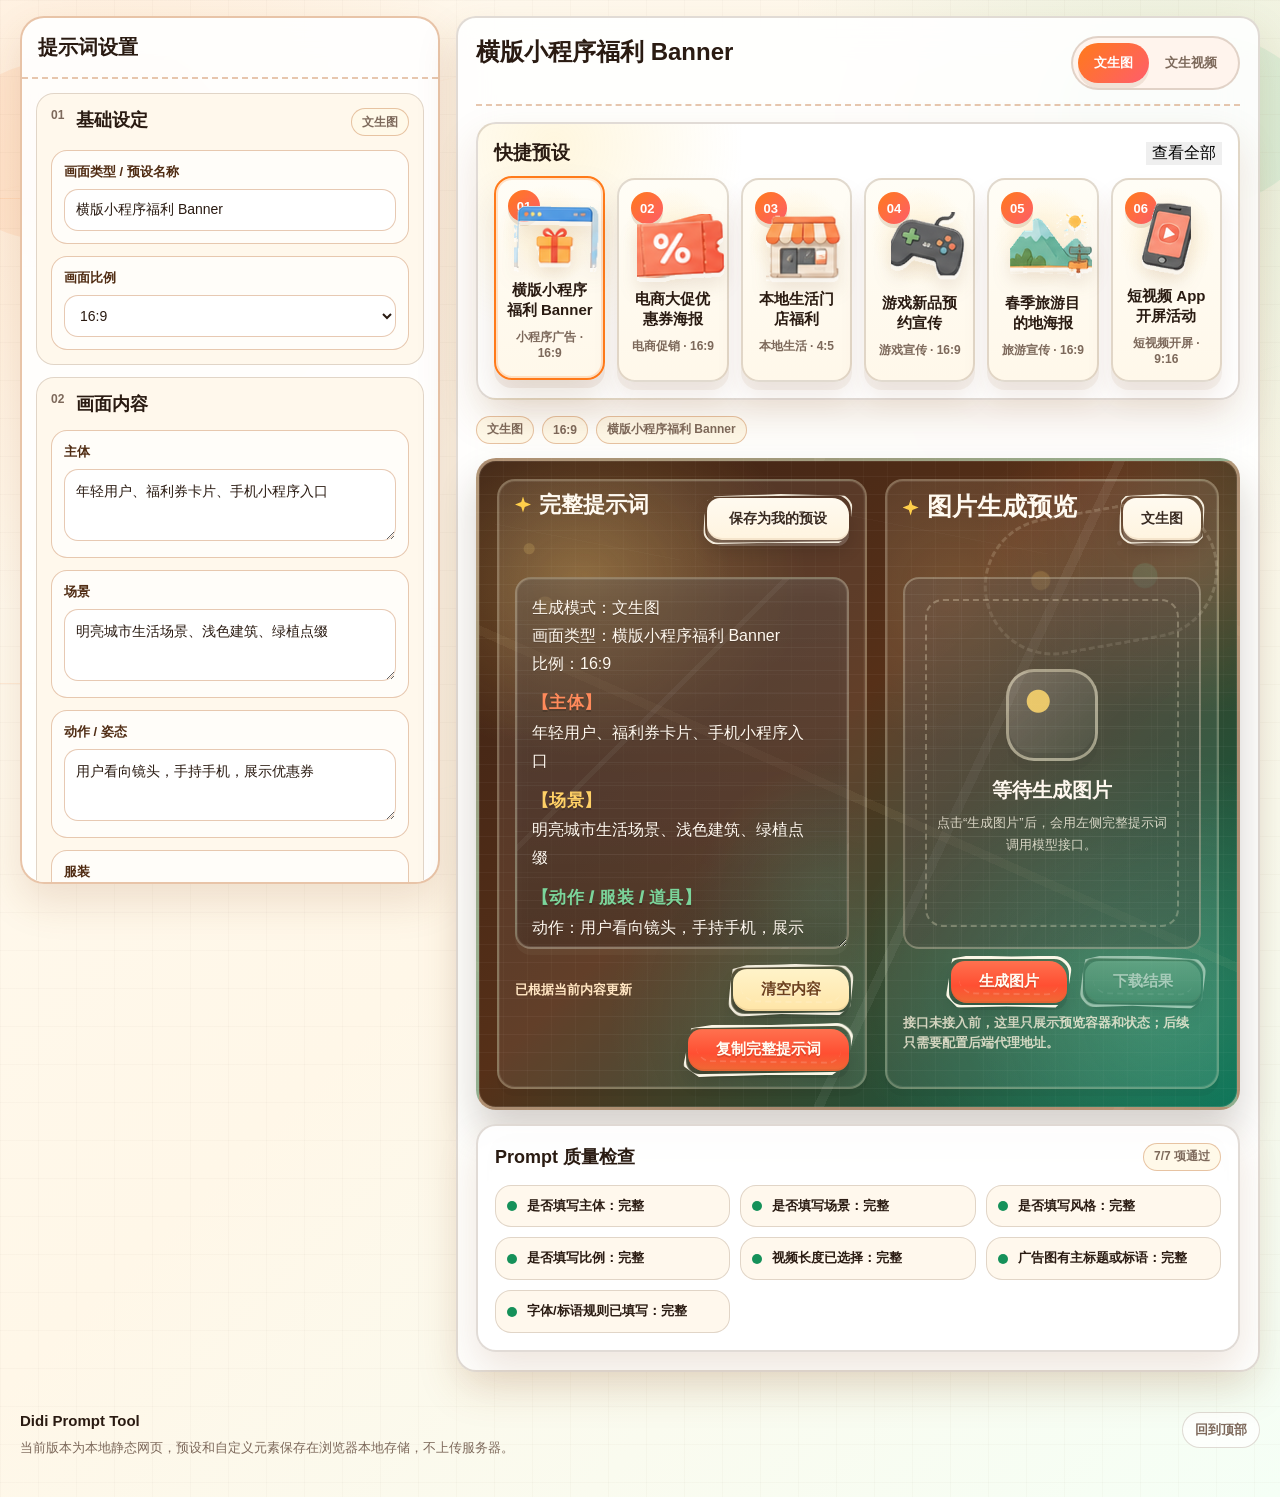
==== index.html @ 6628bcec "Add files via upload" ====
<!doctype html>
<html lang="zh-CN">
    <head>
        <meta charset="utf-8" />
        <meta name="viewport" content="width=device-width, initial-scale=1" />
        <meta name="description" content="面向广告创意、活动 Banner 和短视频开屏素材的本地 AI Prompt 工作台。" />
        <title>Didi Prompt Tool | AI 广告创意 Prompt 工作台</title>
        <link rel="icon" href="./favicon.svg" type="image/svg+xml" />
        <link rel="stylesheet" href="./styles.css?v=20260510h" />
    </head>
    <body class="mode-image">
        <div class="ambient-bg" aria-hidden="true">
            <span class="ambient-beam beam-a"></span>
            <span class="ambient-beam beam-b"></span>
            <span class="ambient-beam beam-c"></span>
            <span class="subtle-line line-a"></span>
            <span class="subtle-line line-b"></span>
            <span class="illustration-blob blob-a"></span>
            <span class="illustration-blob blob-b"></span>
            <span class="doodle-dot dot-a"></span>
            <span class="doodle-dot dot-b"></span>
            <span class="doodle-star star-a"></span>
            <span class="doodle-star star-b"></span>
            <span class="doodle-wave wave-a"></span>
        </div>

        <main id="top" class="app-shell">
            <section id="workspace" class="workspace" aria-label="Prompt 编辑工作台">
                <aside id="settingsDrawer" class="settings-drawer" aria-label="提示词设置">
                    <div class="drawer-head">
                        <div>
                            <h2>提示词设置</h2>
                        </div>
                    </div>
                    <div class="drawer-body">
                        <div id="formSections" class="form-sections"></div>
                    </div>
                </aside>

                <section class="prompt-panel">
                    <div class="workbench-topbar">
                        <div class="toolbar-title">
                            <h2 id="activeTitle">横版小程序福利 Banner</h2>
                        </div>
                        <div class="toolbar-actions">
                            <div class="mode-switch" aria-label="生成模式切换">
                                <button id="imageModeBtn" type="button" class="mode-button active">文生图</button>
                                <button id="videoModeBtn" type="button" class="mode-button">文生视频</button>
                            </div>
                            <input id="importFile" type="file" accept="application/json,.json" hidden />
                        </div>
                    </div>

                    <section class="quick-preset-strip" aria-label="快捷预设">
                        <div class="quick-preset-head">
                            <div>
                                <h3>快捷预设</h3>
                            </div>
                            <button id="showAllPresetsBtn" class="ghost-button" type="button" aria-expanded="false">
                                查看全部
                            </button>
                        </div>
                        <div id="quickPresetList" class="quick-preset-list"></div>
                        <div id="allPresetsPanel" class="all-presets-panel" hidden>
                            <input
                                id="presetSearch"
                                class="search-input"
                                type="search"
                                placeholder="搜索预设、分类、用途、主体、场景" />
                            <div id="categoryFilters" class="category-filters"></div>
                            <div class="all-presets-scroll">
                                <div id="presetList" class="preset-list"></div>
                            </div>
                        </div>
                    </section>

                    <div class="prompt-meta" aria-label="当前提示词状态">
                        <span id="centerMode">文生图</span>
                        <span id="centerRatio">16:9</span>
                        <span id="centerPreset">横版小程序福利 Banner</span>
                    </div>

                    <section class="result-card">
                        <div class="result-split">
                            <div class="prompt-side">
                                <div class="result-head">
                                    <div>
                                        <h3 class="prompt-result-title">完整提示词</h3>
                                    </div>
                                    <div id="promptTabs" class="prompt-tabs" aria-label="提示词结构切换">
                                        <button
                                            id="savePresetInlineBtn"
                                            class="prompt-tab save-preset-tab active"
                                            type="button">
                                            保存为我的预设
                                        </button>
                                        <button class="prompt-tab video-tab" type="button" data-format="video">
                                            视频设置
                                        </button>
                                    </div>
                                </div>
                                <div
                                    id="finalPrompt"
                                    class="prompt-output"
                                    role="textbox"
                                    aria-readonly="true"
                                    tabindex="0"></div>
                                <div class="result-actions">
                                    <span id="copyState" class="copy-state">已根据当前内容更新</span>
                                    <button id="clearBtn" type="button" class="paper-button">清空内容</button>
                                    <button id="copyFullBtn" type="button" class="primary-button">
                                        复制完整提示词
                                    </button>
                                </div>
                            </div>

                            <aside class="media-side" aria-label="文生图和文生视频展示区域">
                                <div class="media-head">
                                    <div>
                                        <h3 id="mediaTitle">图片生成预览</h3>
                                    </div>
                                    <span id="mediaModeBadge" class="media-mode-badge">文生图</span>
                                </div>
                                <div id="mediaPreview" class="media-preview status-idle" aria-live="polite"></div>
                                <div class="media-actions">
                                    <button id="generateMediaBtn" type="button" class="primary-button">生成图片</button>
                                    <button id="downloadMediaBtn" type="button" class="ghost-dark-button" disabled>
                                        下载结果
                                    </button>
                                </div>
                                <p id="mediaHint" class="media-hint">这里会使用左侧完整提示词生成图片或视频。</p>
                            </aside>
                        </div>
                    </section>

                    <section class="module-card quality-card">
                        <div class="module-head">
                            <div>
                                <h3>Prompt 质量检查</h3>
                            </div>
                            <span id="qualitySummary" class="soft-label">实时检查</span>
                        </div>
                        <div id="qualityList" class="quality-list"></div>
                    </section>
                </section>
            </section>

            <footer id="privacy" class="site-footer">
                <div>
                    <strong>Didi Prompt Tool</strong>
                    <p>当前版本为本地静态网页，预设和自定义元素保存在浏览器本地存储，不上传服务器。</p>
                </div>
                <a href="#top">回到顶部</a>
            </footer>
        </main>

        <script src="./app.js?v=20260510c"></script>
    </body>
</html>
---- styles.css ----
:root {
    --bg: #f6f1e8;
    --surface: rgba(255, 255, 255, 0.9);
    --surface-strong: #ffffff;
    --surface-soft: #fbf7ef;
    --ink: #17130f;
    --muted: #70675d;
    --line: rgba(33, 28, 23, 0.13);
    --accent: #f15a24;
    --accent-2: #107a68;
    --accent-3: #301c12;
    --blue: #285ddf;
    --ok: #15915a;
    --warn: #d28a09;
    --danger: #c93425;
    --shadow: 0 18px 48px rgba(46, 35, 22, 0.12);
    --small-shadow: 0 10px 26px rgba(46, 35, 22, 0.09);
    --radius: 8px;
}

body.mode-video {
    --bg: #eef3f8;
    --surface-soft: #f6f9fd;
    --ink: #111827;
    --muted: #5f6b7c;
    --line: rgba(33, 52, 86, 0.14);
    --accent: #285ddf;
    --accent-2: #00a3a3;
    --accent-3: #0d1f4f;
    --shadow: 0 18px 48px rgba(21, 39, 70, 0.13);
    --small-shadow: 0 10px 26px rgba(21, 39, 70, 0.1);
}

* {
    box-sizing: border-box;
}

html {
    scroll-behavior: smooth;
}

body {
    margin: 0;
    min-height: 100vh;
    overflow-x: hidden;
    font-family: "Microsoft YaHei", "PingFang SC", "Hiragino Sans GB", Arial, sans-serif;
    color: var(--ink);
    background:
        linear-gradient(rgba(43, 32, 20, 0.045) 1px, transparent 1px),
        linear-gradient(90deg, rgba(43, 32, 20, 0.045) 1px, transparent 1px),
        linear-gradient(135deg, #fbf8f1 0%, var(--bg) 54%, #eef5ee 100%);
    background-size:
        42px 42px,
        42px 42px,
        auto;
    transition:
        background 220ms ease,
        color 220ms ease;
}

button,
textarea,
input,
select {
    font: inherit;
}

button {
    border: 0;
}

button,
a {
    -webkit-tap-highlight-color: transparent;
}

a {
    color: inherit;
    text-decoration: none;
}

.ambient-bg {
    position: fixed;
    inset: 0;
    z-index: 0;
    overflow: hidden;
    pointer-events: none;
}

.ambient-beam {
    position: absolute;
    width: 64vw;
    height: 1px;
    opacity: 0.25;
    background: linear-gradient(90deg, transparent, rgba(241, 90, 36, 0.38), transparent);
    transform: rotate(-14deg);
}

.beam-a {
    left: -10%;
    top: 120px;
}

.beam-b {
    right: -18%;
    top: 410px;
    background: linear-gradient(90deg, transparent, rgba(16, 122, 104, 0.25), transparent);
}

.beam-c {
    left: 18%;
    bottom: 160px;
    background: linear-gradient(90deg, transparent, rgba(40, 93, 223, 0.18), transparent);
}

.subtle-line {
    position: absolute;
    left: -20%;
    width: 38%;
    height: 1px;
    opacity: 0.35;
    background: linear-gradient(90deg, transparent, color-mix(in srgb, var(--accent) 32%, transparent), transparent);
    animation: globalLine 18s linear infinite;
}

.line-a {
    top: 22%;
}

.line-b {
    bottom: 24%;
    animation-delay: -9s;
}

@keyframes globalLine {
    from {
        transform: translate3d(-30%, 0, 0);
    }
    to {
        transform: translate3d(330%, 0, 0);
    }
}

.product-nav,
.app-shell {
    position: relative;
    z-index: 1;
    width: min(1180px, calc(100% - 32px));
    margin: 0 auto;
}

.product-nav {
    height: 76px;
    display: flex;
    align-items: center;
    justify-content: space-between;
    gap: 18px;
}

.brand {
    display: inline-flex;
    align-items: center;
    gap: 12px;
    min-width: 0;
}

.brand-mark {
    width: 42px;
    height: 42px;
    display: inline-flex;
    align-items: center;
    justify-content: center;
    flex: 0 0 auto;
    border-radius: var(--radius);
    color: white;
    background: linear-gradient(135deg, var(--accent), var(--accent-2));
    font-size: 14px;
    font-weight: 900;
}

.brand strong,
.brand small {
    display: block;
}

.brand strong {
    font-size: 16px;
}

.brand small {
    margin-top: 2px;
    color: var(--muted);
    font-size: 12px;
    font-weight: 800;
}

.nav-links {
    display: flex;
    align-items: center;
    gap: 6px;
    padding: 5px;
    border: 1px solid var(--line);
    border-radius: var(--radius);
    background: rgba(255, 255, 255, 0.7);
    backdrop-filter: blur(16px);
}

.nav-links a {
    min-height: 34px;
    display: inline-flex;
    align-items: center;
    padding: 0 12px;
    border-radius: 6px;
    color: var(--muted);
    font-size: 13px;
    font-weight: 900;
}

.nav-links a:hover {
    color: var(--ink);
    background: var(--surface-soft);
}

.app-shell {
    padding: 0 0 34px;
}

.hero {
    min-height: 500px;
    display: grid;
    grid-template-columns: minmax(0, 0.92fr) minmax(420px, 1fr);
    gap: 32px;
    align-items: center;
    padding: 44px;
    border: 1px solid rgba(255, 255, 255, 0.72);
    border-radius: var(--radius);
    background:
        linear-gradient(135deg, rgba(255, 255, 255, 0.92), rgba(255, 250, 240, 0.72)),
        linear-gradient(90deg, rgba(241, 90, 36, 0.12), transparent 45%), var(--surface);
    box-shadow: var(--shadow);
}

.hero-copy {
    min-width: 0;
}

.eyebrow {
    margin: 0 0 8px;
    color: inherit;
    opacity: 0.68;
    font-size: 12px;
    font-weight: 900;
    letter-spacing: 0;
    text-transform: uppercase;
}

h1,
h2,
h3,
h4 {
    margin: 0;
    letter-spacing: 0;
}

h1 {
    max-width: 640px;
    font-size: 58px;
    line-height: 1.08;
}

.subhead {
    max-width: 640px;
    margin: 20px 0 0;
    color: var(--muted);
    font-size: 17px;
    line-height: 1.85;
}

.hero-actions {
    display: flex;
    flex-wrap: wrap;
    gap: 10px;
    margin-top: 26px;
}

.primary-link,
.secondary-link,
.primary-button,
.ghost-dark-button,
.mode-button,
.poster-button {
    min-height: 42px;
    display: inline-flex;
    align-items: center;
    justify-content: center;
    padding: 0 16px;
    border-radius: var(--radius);
    cursor: pointer;
    font-size: 14px;
    font-weight: 900;
    transition:
        transform 180ms ease,
        box-shadow 180ms ease,
        background 180ms ease,
        border-color 180ms ease;
}

.primary-link,
.primary-button {
    color: white;
    background: linear-gradient(135deg, var(--accent), #c94316);
    box-shadow: 0 12px 26px color-mix(in srgb, var(--accent) 24%, transparent);
}

.secondary-link {
    border: 1px solid var(--line);
    color: var(--ink);
    background: rgba(255, 255, 255, 0.84);
}

.primary-link:hover,
.secondary-link:hover,
.primary-button:hover,
.ghost-dark-button:hover,
.mode-button:hover,
.poster-button:hover,
.filter-button:hover,
.format-button:hover,
.preset-button:hover,
.element-chip:hover {
    transform: translateY(-1px);
}

.hero-stats {
    display: grid;
    grid-template-columns: repeat(3, minmax(0, 1fr));
    gap: 10px;
    max-width: 560px;
    margin: 30px 0 0;
}

.hero-stats div {
    padding: 14px;
    border: 1px solid var(--line);
    border-radius: var(--radius);
    background: rgba(255, 255, 255, 0.72);
}

.hero-stats dt {
    margin: 0;
    color: var(--accent-3);
    font-size: 28px;
    line-height: 1;
    font-weight: 900;
}

.hero-stats dd {
    margin: 8px 0 0;
    color: var(--muted);
    font-size: 13px;
    font-weight: 800;
}

.hero-product {
    min-width: 0;
    overflow: hidden;
    border: 1px solid rgba(32, 24, 18, 0.12);
    border-radius: var(--radius);
    background: #21160f;
    box-shadow: 0 24px 54px rgba(39, 22, 10, 0.22);
}

.product-topbar {
    height: 42px;
    display: flex;
    align-items: center;
    gap: 8px;
    padding: 0 14px;
    color: #f8efe6;
    border-bottom: 1px solid rgba(255, 255, 255, 0.1);
    background: rgba(0, 0, 0, 0.24);
    font-size: 12px;
}

.window-dot {
    width: 9px;
    height: 9px;
    border-radius: 50%;
}

.dot-red {
    background: #ff5f57;
}

.dot-yellow {
    background: #febc2e;
}

.dot-green {
    background: #28c840;
}

.product-topbar strong {
    margin-left: 4px;
    font-weight: 900;
}

.preview-grid {
    display: grid;
    grid-template-columns: 1fr 0.82fr;
    grid-template-rows: auto auto;
    gap: 12px;
    padding: 14px;
    background: linear-gradient(180deg, rgba(255, 255, 255, 0.06), transparent), #231811;
}

.preview-copy,
.sample-card {
    border: 1px solid rgba(255, 255, 255, 0.12);
    border-radius: var(--radius);
    color: #f9efe7;
    background: rgba(255, 255, 255, 0.08);
}

.preview-copy {
    display: flex;
    flex-wrap: wrap;
    align-content: flex-start;
    gap: 8px;
    padding: 14px;
}

.preview-copy span,
.poster-badges span,
.soft-label,
.tag {
    display: inline-flex;
    align-items: center;
    min-height: 28px;
    max-width: 100%;
    padding: 4px 10px;
    border-radius: 999px;
    font-size: 12px;
    font-weight: 900;
}

.preview-copy span {
    color: #fff8ef;
    background: rgba(255, 255, 255, 0.13);
    border: 1px solid rgba(255, 255, 255, 0.14);
}

.sample-card {
    grid-column: 1 / 2;
    padding: 14px;
}

.sample-card span {
    display: block;
    color: #ffcfb6;
    font-size: 12px;
    font-weight: 900;
}

.sample-card p {
    margin: 9px 0 0;
    color: rgba(255, 248, 239, 0.82);
    font-size: 13px;
    line-height: 1.65;
}

.poster-card {
    grid-row: 1 / 3;
    grid-column: 2 / 3;
    min-height: 260px;
    display: flex;
    flex-direction: column;
    justify-content: center;
    align-items: center;
    padding: 18px;
    overflow: hidden;
    border: 1px solid rgba(255, 255, 255, 0.22);
    border-radius: var(--radius);
    color: var(--ink);
    background: linear-gradient(180deg, rgba(255, 255, 255, 0.72), rgba(255, 255, 255, 0.86)), url("./assets/hero.png");
    background-size: cover;
    background-position: center;
}

.poster-badges {
    display: flex;
    flex-wrap: wrap;
    justify-content: center;
    gap: 6px;
    margin-bottom: 16px;
}

.poster-badges span {
    color: var(--ink);
    background: rgba(255, 255, 255, 0.78);
    border: 1px solid rgba(255, 255, 255, 0.4);
}

.poster-topline {
    color: var(--accent-3);
    font-size: 15px;
    font-weight: 900;
}

.poster-title {
    margin-top: 6px;
    color: var(--accent);
    font-size: 42px;
    line-height: 1.05;
    font-weight: 900;
    text-align: center;
}

.poster-price {
    margin-top: 8px;
    color: var(--ink);
    font-size: 18px;
    font-weight: 900;
    text-align: center;
}

.poster-button {
    margin-top: 18px;
    min-width: 140px;
    color: white;
    background: linear-gradient(135deg, var(--accent), #c94316);
}

.guide-section {
    margin-top: 20px;
    padding: 28px;
    border: 1px solid var(--line);
    border-radius: var(--radius);
    background: rgba(255, 255, 255, 0.88);
    box-shadow: var(--small-shadow);
    backdrop-filter: blur(16px);
}

.guide-head {
    display: flex;
    align-items: center;
    justify-content: space-between;
    gap: 16px;
}

.guide-head h2 {
    font-size: 28px;
    line-height: 1.2;
}

.guide-doc-link {
    min-height: 38px;
    display: inline-flex;
    align-items: center;
    flex: 0 0 auto;
    padding: 0 13px;
    border: 1px solid var(--line);
    border-radius: var(--radius);
    color: var(--ink);
    background: var(--surface-strong);
    font-size: 13px;
    font-weight: 900;
}

.guide-steps {
    display: grid;
    grid-template-columns: repeat(4, minmax(0, 1fr));
    gap: 12px;
    margin-top: 18px;
}

.guide-steps article,
.guide-card,
.guide-faq {
    border: 1px solid var(--line);
    border-radius: var(--radius);
    background: var(--surface-soft);
}

.guide-steps article {
    padding: 16px;
}

.guide-steps span {
    display: inline-flex;
    align-items: center;
    justify-content: center;
    width: 34px;
    height: 28px;
    border-radius: 999px;
    color: white;
    background: linear-gradient(135deg, var(--accent), var(--accent-2));
    font-size: 12px;
    font-weight: 900;
}

.guide-steps h3,
.guide-card h3 {
    margin-top: 12px;
    font-size: 18px;
    line-height: 1.25;
}

.guide-steps p,
.guide-card p,
.field-help p {
    margin: 10px 0 0;
    color: var(--muted);
    font-size: 14px;
    line-height: 1.75;
}

.guide-grid {
    display: grid;
    grid-template-columns: repeat(3, minmax(0, 1fr));
    gap: 12px;
    margin-top: 12px;
}

.guide-card {
    padding: 16px;
}

.guide-card strong,
.field-help strong {
    color: var(--ink);
}

.guide-faq {
    margin-top: 12px;
    padding: 0;
    overflow: hidden;
}

.guide-faq summary {
    min-height: 48px;
    display: flex;
    align-items: center;
    padding: 0 16px;
    color: var(--ink);
    cursor: pointer;
    font-size: 14px;
    font-weight: 900;
}

.field-help {
    padding: 0 16px 16px;
    border-top: 1px solid var(--line);
}

.workspace {
    display: grid;
    grid-template-columns: minmax(260px, 310px) minmax(0, 1fr);
    gap: 18px;
    margin-top: 20px;
    align-items: start;
}

.preset-panel,
.editor-panel,
.module-card,
.result-card {
    border: 1px solid var(--line);
    border-radius: var(--radius);
    background: var(--surface);
    box-shadow: var(--small-shadow);
    backdrop-filter: blur(16px);
}

.preset-panel {
    position: sticky;
    top: 16px;
    max-height: calc(100vh - 32px);
    display: flex;
    flex-direction: column;
    padding: 16px;
}

.panel-title,
.toolbar,
.module-head,
.result-head {
    display: flex;
    align-items: center;
    justify-content: space-between;
    gap: 14px;
}

.panel-title span,
.module-head h3 {
    font-size: 18px;
    font-weight: 900;
}

.panel-title small {
    color: var(--muted);
    font-size: 12px;
    font-weight: 900;
}

.search-input,
.field textarea,
.field input,
.field select,
.custom-element input,
.custom-element select {
    width: 100%;
    border: 1px solid rgba(121, 75, 43, 0.2);
    border-radius: var(--radius);
    outline: none;
    background: white;
    color: var(--ink);
}

.search-input {
    height: 42px;
    margin-top: 14px;
    padding: 0 12px;
    font-size: 14px;
}

.search-input:focus,
.field textarea:focus,
.field input:focus,
.field select:focus,
.custom-element input:focus,
.custom-element select:focus {
    border-color: var(--accent);
    box-shadow: 0 0 0 3px color-mix(in srgb, var(--accent) 13%, transparent);
}

.category-filters,
.result-actions,
.toolbar-actions,
.format-switch {
    display: flex;
    align-items: center;
    flex-wrap: wrap;
    gap: 8px;
}

.category-filters {
    margin-top: 12px;
}

.filter-button,
.format-button {
    min-height: 32px;
    padding: 0 11px;
    border-radius: 999px;
    color: var(--muted);
    background: color-mix(in srgb, var(--accent) 7%, white);
    cursor: pointer;
    font-size: 12px;
    font-weight: 900;
}

.filter-button.active,
.format-button.active {
    color: white;
    background: linear-gradient(135deg, var(--accent), #c94316);
}

.preset-list {
    display: grid;
    gap: 10px;
    margin-top: 14px;
    flex: 1;
    min-height: 0;
    overflow-y: auto;
    padding-right: 5px;
}

.preset-list::-webkit-scrollbar {
    width: 6px;
}

.preset-list::-webkit-scrollbar-thumb {
    border-radius: 999px;
    background: color-mix(in srgb, var(--accent) 36%, transparent);
}

.preset-list::-webkit-scrollbar-track {
    background: transparent;
}

.preset-button {
    width: 100%;
    min-height: 104px;
    padding: 13px;
    border: 1px solid var(--line);
    border-radius: var(--radius);
    color: var(--ink);
    background: rgba(255, 255, 255, 0.74);
    cursor: pointer;
    text-align: left;
    overflow: hidden;
    transition:
        transform 180ms ease,
        box-shadow 180ms ease,
        border-color 180ms ease,
        background 180ms ease;
}

.preset-button.active {
    border-color: color-mix(in srgb, var(--accent) 82%, transparent);
    background: #fffaf4;
    box-shadow: inset 4px 0 0 var(--accent);
}

.preset-card-top {
    display: flex;
    align-items: flex-start;
    gap: 10px;
    min-width: 0;
}

.preset-button strong {
    display: block;
    min-width: 0;
    flex: 1;
    font-size: 15px;
    line-height: 1.38;
    overflow-wrap: anywhere;
    word-break: break-word;
}

.preset-button p {
    display: -webkit-box;
    margin: 8px 0 0;
    color: var(--muted);
    font-size: 12px;
    line-height: 1.55;
    -webkit-line-clamp: 2;
    -webkit-box-orient: vertical;
    overflow: hidden;
}

.preset-tags {
    display: flex;
    flex-wrap: wrap;
    gap: 5px;
    margin-top: 10px;
    max-width: 100%;
    overflow: hidden;
}

.tag,
.soft-label {
    color: var(--muted);
    background: color-mix(in srgb, var(--accent) 8%, white);
}

.tag {
    overflow: hidden;
    white-space: nowrap;
    text-overflow: ellipsis;
}

.preset-index,
.module-index {
    flex: 0 0 auto;
    color: var(--muted);
    font-size: 12px;
    font-weight: 900;
}

.delete-preset {
    min-width: 42px;
    min-height: 28px;
    display: inline-flex;
    align-items: center;
    justify-content: center;
    border-radius: 6px;
    color: #a12517;
    background: rgba(233, 58, 36, 0.1);
    font-size: 12px;
    font-weight: 900;
}

.editor-panel {
    min-width: 0;
    padding: 20px;
}

.toolbar {
    padding-bottom: 18px;
    border-bottom: 1px solid var(--line);
}

.toolbar-title {
    min-width: 220px;
}

.toolbar h2 {
    font-size: 24px;
    line-height: 1.25;
    overflow-wrap: anywhere;
}

.toolbar-actions {
    justify-content: flex-end;
}

.mode-switch {
    display: flex;
    padding: 4px;
    border: 1px solid var(--line);
    border-radius: var(--radius);
    background: color-mix(in srgb, var(--accent) 7%, white);
}

.mode-button {
    min-height: 36px;
    color: var(--muted);
    background: transparent;
    font-size: 13px;
}

.mode-button.active {
    color: white;
    background: linear-gradient(135deg, var(--accent), #c94316);
}

.form-sections {
    display: grid;
    gap: 14px;
    margin-top: 18px;
}

.module-card {
    padding: 17px;
}

.module-card.hidden {
    display: none;
}

.module-title {
    display: flex;
    align-items: flex-start;
    gap: 12px;
    min-width: 0;
}

.field-grid {
    display: grid;
    grid-template-columns: repeat(2, minmax(0, 1fr));
    gap: 12px;
    margin-top: 14px;
}

.field {
    min-width: 0;
    padding: 12px;
    border: 1px solid var(--line);
    border-radius: var(--radius);
    background: var(--surface-soft);
    transition:
        border-color 180ms ease,
        box-shadow 180ms ease;
}

.field:focus-within {
    border-color: color-mix(in srgb, var(--accent) 56%, var(--line));
    box-shadow: 0 0 0 3px color-mix(in srgb, var(--accent) 10%, transparent);
}

.field.wide {
    grid-column: 1 / -1;
}

.field label {
    display: block;
    margin-bottom: 8px;
    color: color-mix(in srgb, var(--ink) 82%, var(--accent));
    font-size: 13px;
    font-weight: 900;
}

.field textarea,
.field input,
.field select {
    padding: 10px 11px;
    font-size: 14px;
}

.field textarea {
    min-height: 88px;
    resize: vertical;
    line-height: 1.6;
}

.field input,
.field select {
    height: 42px;
}

.inline-element-library {
    margin-top: 14px;
    padding-top: 14px;
    border-top: 1px solid var(--line);
}

.element-library-head {
    display: flex;
    align-items: center;
    justify-content: space-between;
    gap: 12px;
    min-height: 36px;
}

.inline-element-library h4,
.element-group h4 {
    margin: 0 0 10px;
    font-size: 14px;
}

.element-library-head h4 {
    margin: 0;
}

.library-toggle {
    min-height: 30px;
    padding: 0 11px;
    border: 1px solid var(--line);
    border-radius: 999px;
    color: var(--ink);
    background: rgba(255, 255, 255, 0.78);
    cursor: pointer;
    font-size: 12px;
    font-weight: 900;
    transition:
        transform 200ms ease,
        box-shadow 200ms ease,
        border-color 200ms ease;
}

.library-toggle:hover {
    transform: translateY(-2px);
    box-shadow: var(--small-shadow);
    border-color: color-mix(in srgb, var(--accent) 42%, var(--line));
}

.element-library-body {
    margin-top: 10px;
}

.inline-element-library.collapsed .element-library-body {
    display: none;
}

.element-library {
    display: grid;
    grid-template-columns: repeat(2, minmax(0, 1fr));
    gap: 10px;
}

.element-group {
    padding: 12px;
    border: 1px solid var(--line);
    border-radius: var(--radius);
    background: var(--surface-soft);
}

.element-buttons {
    display: flex;
    flex-wrap: wrap;
    gap: 8px;
}

.element-chip {
    min-height: 32px;
    display: inline-flex;
    align-items: center;
    gap: 6px;
    max-width: 100%;
    padding: 3px 6px;
    border: 1px solid var(--line);
    border-radius: 999px;
    color: var(--ink);
    background: rgba(255, 255, 255, 0.78);
    font-size: 12px;
    font-weight: 800;
    transition:
        transform 180ms ease,
        border-color 180ms ease,
        background 180ms ease;
}

.element-chip.active {
    border-color: var(--accent);
    background: color-mix(in srgb, var(--accent) 10%, white);
}

.chip-label {
    max-width: 154px;
    overflow: hidden;
    white-space: nowrap;
    text-overflow: ellipsis;
    cursor: pointer;
}

.chip-action {
    width: 20px;
    height: 20px;
    display: inline-flex;
    align-items: center;
    justify-content: center;
    border-radius: 50%;
    color: var(--accent);
    background: color-mix(in srgb, var(--accent) 8%, white);
    cursor: pointer;
    font-size: 13px;
    line-height: 1;
    font-weight: 900;
}

.element-chip.active .chip-add {
    opacity: 0.45;
}

.element-chip.active .chip-remove {
    color: white;
    background: var(--accent);
}

.chip-delete-custom {
    color: #a12517;
    background: rgba(233, 58, 36, 0.1);
}

.custom-element {
    display: grid;
    grid-template-columns: minmax(0, 1fr) 180px auto;
    gap: 10px;
    margin-top: 14px;
}

.custom-element input,
.custom-element select {
    height: 42px;
    padding: 0 12px;
}

.custom-delete {
    width: 18px;
    height: 18px;
    margin-left: 6px;
    border-radius: 50%;
    color: #a12517;
    background: rgba(233, 58, 36, 0.1);
    cursor: pointer;
    font-size: 12px;
    font-weight: 900;
}

.result-card {
    position: relative;
    overflow: hidden;
    margin-top: 18px;
    padding: 18px;
    color: white;
    background: linear-gradient(135deg, #2b1710, #57301b 54%, #0e594d), #2b1710;
    box-shadow: 0 18px 48px rgba(62, 34, 14, 0.22);
}

body.mode-video .result-card {
    background: linear-gradient(135deg, #0b1428, #14346f 54%, #0f766e), #0b1428;
    box-shadow: 0 18px 48px rgba(10, 40, 96, 0.24);
}

.result-card h3 {
    font-size: 22px;
}

#finalPrompt {
    width: 100%;
    min-height: 310px;
    margin-top: 14px;
    padding: 15px;
    border: 1px solid rgba(255, 255, 255, 0.16);
    border-radius: var(--radius);
    resize: vertical;
    color: #fff8ef;
    background: rgba(255, 255, 255, 0.08);
    line-height: 1.75;
}

.result-actions {
    justify-content: flex-end;
    margin-top: 12px;
}

.copy-state {
    margin-right: auto;
    color: #ffe5c2;
    font-size: 13px;
    font-weight: 900;
}

body.mode-video .copy-state {
    color: #c9efff;
}

.ghost-dark-button {
    border: 1px solid rgba(255, 255, 255, 0.18);
    color: white;
    background: rgba(255, 255, 255, 0.1);
}

.quality-card {
    margin-top: 16px;
}

.quality-list {
    display: grid;
    grid-template-columns: repeat(2, minmax(0, 1fr));
    gap: 10px;
    margin-top: 14px;
}

.quality-item {
    display: flex;
    align-items: center;
    gap: 10px;
    padding: 11px;
    border: 1px solid var(--line);
    border-radius: var(--radius);
    background: var(--surface-soft);
    font-size: 13px;
    line-height: 1.45;
    font-weight: 800;
}

.dot {
    width: 10px;
    height: 10px;
    border-radius: 50%;
    flex: 0 0 auto;
}

.status-ok .dot {
    background: var(--ok);
}

.status-warn .dot {
    background: var(--warn);
}

.status-miss .dot {
    background: var(--danger);
}

.site-footer {
    display: flex;
    align-items: flex-start;
    justify-content: space-between;
    gap: 18px;
    margin-top: 22px;
    padding: 22px 0 4px;
    color: var(--muted);
}

.site-footer strong {
    display: block;
    color: var(--ink);
    font-size: 15px;
}

.site-footer p {
    max-width: 700px;
    margin: 8px 0 0;
    font-size: 13px;
    line-height: 1.7;
}

.site-footer a {
    min-height: 36px;
    display: inline-flex;
    align-items: center;
    flex: 0 0 auto;
    padding: 0 12px;
    border: 1px solid var(--line);
    border-radius: var(--radius);
    background: rgba(255, 255, 255, 0.72);
    font-size: 13px;
    font-weight: 900;
}

.guide-body {
    background:
        linear-gradient(rgba(43, 32, 20, 0.045) 1px, transparent 1px),
        linear-gradient(90deg, rgba(43, 32, 20, 0.045) 1px, transparent 1px),
        linear-gradient(135deg, #fbf8f1 0%, #f6f1e8 48%, #edf4ef 100%);
    background-size:
        42px 42px,
        42px 42px,
        auto;
}

.guide-page-shell {
    padding-bottom: 54px;
}

.doc-hero {
    display: grid;
    grid-template-columns: minmax(0, 1fr) 330px;
    gap: 28px;
    align-items: stretch;
    padding: 42px;
    border: 1px solid rgba(255, 255, 255, 0.72);
    border-radius: var(--radius);
    background:
        linear-gradient(135deg, rgba(255, 255, 255, 0.93), rgba(255, 250, 240, 0.75)),
        linear-gradient(90deg, rgba(241, 90, 36, 0.1), transparent 52%), var(--surface);
    box-shadow: var(--shadow);
}

.doc-hero h1 {
    max-width: 760px;
    font-size: 52px;
}

.doc-summary-card {
    display: flex;
    flex-direction: column;
    justify-content: center;
    padding: 22px;
    border: 1px solid var(--line);
    border-radius: var(--radius);
    background: #21160f;
    color: #fff8ef;
    box-shadow: 0 20px 42px rgba(39, 22, 10, 0.18);
}

.doc-summary-card span {
    color: #ffcfb6;
    font-size: 12px;
    font-weight: 900;
}

.doc-summary-card strong {
    display: block;
    margin-top: 12px;
    font-size: 24px;
    line-height: 1.45;
}

.doc-layout {
    display: grid;
    grid-template-columns: 260px minmax(0, 1fr);
    gap: 18px;
    margin-top: 20px;
    align-items: start;
}

.doc-toc {
    position: sticky;
    top: 16px;
    display: grid;
    gap: 6px;
    padding: 16px;
    border: 1px solid var(--line);
    border-radius: var(--radius);
    background: rgba(255, 255, 255, 0.88);
    box-shadow: var(--small-shadow);
    backdrop-filter: blur(16px);
}

.doc-toc strong {
    margin-bottom: 6px;
    font-size: 15px;
}

.doc-toc a {
    min-height: 32px;
    display: flex;
    align-items: center;
    padding: 0 10px;
    border-radius: 6px;
    color: var(--muted);
    font-size: 13px;
    font-weight: 900;
}

.doc-toc a:hover {
    color: var(--ink);
    background: var(--surface-soft);
}

.doc-content {
    display: grid;
    gap: 16px;
    min-width: 0;
}

.doc-section {
    padding: 24px;
    border: 1px solid var(--line);
    border-radius: var(--radius);
    background: rgba(255, 255, 255, 0.9);
    box-shadow: var(--small-shadow);
    scroll-margin-top: 20px;
}

.doc-section h2 {
    font-size: 28px;
    line-height: 1.25;
}

.doc-section h3 {
    margin: 0;
    font-size: 18px;
    line-height: 1.35;
}

.doc-section p,
.doc-section li,
.doc-section dd {
    color: var(--muted);
    font-size: 15px;
    line-height: 1.85;
}

.doc-section p {
    margin: 12px 0 0;
}

.doc-section a {
    color: color-mix(in srgb, var(--accent) 84%, #7a1e08);
    font-weight: 900;
    overflow-wrap: anywhere;
}

.doc-chip-list {
    display: flex;
    flex-wrap: wrap;
    gap: 8px;
    margin-top: 18px;
}

.doc-chip-list span {
    min-height: 30px;
    display: inline-flex;
    align-items: center;
    padding: 4px 10px;
    border: 1px solid var(--line);
    border-radius: 999px;
    background: var(--surface-soft);
    color: var(--ink);
    font-size: 13px;
    font-weight: 900;
}

.doc-step-list {
    display: grid;
    gap: 10px;
    margin: 18px 0 0;
    padding-left: 22px;
}

.doc-step-list.compact {
    margin-top: 12px;
}

.doc-callout {
    margin-top: 18px;
    padding: 16px;
    border: 1px solid color-mix(in srgb, var(--accent) 28%, var(--line));
    border-radius: var(--radius);
    background: color-mix(in srgb, var(--accent) 8%, white);
}

.doc-callout.warning {
    border-color: color-mix(in srgb, var(--warn) 34%, var(--line));
    background: color-mix(in srgb, var(--warn) 10%, white);
}

.doc-callout strong {
    display: block;
    color: var(--ink);
    font-size: 14px;
}

.doc-two-col {
    display: grid;
    grid-template-columns: repeat(2, minmax(0, 1fr));
    gap: 12px;
    margin-top: 18px;
}

.doc-two-col > div,
.doc-field-list div,
.doc-faq {
    border: 1px solid var(--line);
    border-radius: var(--radius);
    background: var(--surface-soft);
}

.doc-two-col > div {
    padding: 16px;
}

.doc-field-list {
    display: grid;
    gap: 10px;
    margin: 18px 0 0;
}

.doc-field-list div {
    display: grid;
    grid-template-columns: 120px minmax(0, 1fr);
    gap: 12px;
    padding: 14px;
}

.doc-field-list dt {
    color: var(--ink);
    font-size: 14px;
    font-weight: 900;
}

.doc-field-list dd {
    margin: 0;
}

.doc-faq {
    margin-top: 10px;
    overflow: hidden;
}

.doc-faq summary {
    min-height: 48px;
    display: flex;
    align-items: center;
    padding: 0 14px;
    color: var(--ink);
    cursor: pointer;
    font-size: 15px;
    font-weight: 900;
}

.doc-faq p {
    margin: 0;
    padding: 0 14px 14px;
    border-top: 1px solid var(--line);
}

.doc-footer-actions {
    display: flex;
    flex-wrap: wrap;
    gap: 10px;
    justify-content: flex-end;
    padding: 4px 0;
}

@media (max-width: 1080px) {
    .hero {
        grid-template-columns: 1fr;
        min-height: 0;
        padding: 32px;
    }

    .doc-hero {
        grid-template-columns: 1fr;
    }

    .doc-layout {
        grid-template-columns: 1fr;
    }

    .doc-toc {
        position: static;
        grid-template-columns: repeat(3, minmax(0, 1fr));
    }

    h1 {
        font-size: 46px;
    }

    .workspace {
        grid-template-columns: 1fr;
    }

    .guide-steps,
    .guide-grid {
        grid-template-columns: repeat(2, minmax(0, 1fr));
    }

    .preset-panel {
        position: static;
        max-height: none;
    }

    .preset-list {
        grid-template-columns: repeat(2, minmax(0, 1fr));
        max-height: none;
        overflow: visible;
        padding-right: 0;
    }
}

@media (max-width: 760px) {
    .product-nav,
    .app-shell {
        width: min(100% - 20px, 1180px);
    }

    .product-nav {
        height: auto;
        align-items: flex-start;
        padding: 12px 0;
    }

    .nav-links {
        max-width: 56%;
        justify-content: flex-end;
        flex-wrap: wrap;
    }

    .nav-links a {
        min-height: 30px;
        padding: 0 9px;
        font-size: 12px;
    }

    .brand small {
        display: none;
    }

    .hero {
        gap: 22px;
        padding: 24px 18px;
    }

    .doc-hero {
        gap: 20px;
        padding: 24px 18px;
    }

    .doc-hero h1 {
        font-size: 34px;
    }

    .doc-summary-card strong {
        font-size: 20px;
    }

    .doc-toc {
        grid-template-columns: 1fr;
    }

    .doc-section {
        padding: 18px;
    }

    .doc-section h2 {
        font-size: 23px;
    }

    .doc-two-col,
    .doc-field-list div {
        grid-template-columns: 1fr;
    }

    .doc-footer-actions a {
        width: 100%;
    }

    .guide-section {
        padding: 20px 16px;
    }

    .guide-head {
        align-items: flex-start;
        flex-direction: column;
    }

    .guide-head h2 {
        font-size: 24px;
    }

    .guide-doc-link {
        width: 100%;
        justify-content: center;
    }

    .guide-steps,
    .guide-grid {
        grid-template-columns: 1fr;
    }

    h1 {
        font-size: 36px;
    }

    .subhead {
        font-size: 15px;
        line-height: 1.75;
    }

    .hero-stats {
        grid-template-columns: 1fr;
    }

    .preview-grid {
        grid-template-columns: 1fr;
    }

    .poster-card,
    .sample-card {
        grid-column: auto;
        grid-row: auto;
    }

    .poster-card {
        min-height: 230px;
    }

    .poster-title {
        font-size: 34px;
    }

    .preset-list,
    .field-grid,
    .element-library,
    .quality-list {
        grid-template-columns: 1fr;
    }

    .editor-panel,
    .preset-panel,
    .module-card,
    .result-card {
        padding: 15px;
    }

    .toolbar,
    .result-head,
    .module-head {
        align-items: flex-start;
        flex-direction: column;
    }

    .toolbar-title {
        min-width: 0;
    }

    .toolbar h2 {
        font-size: 22px;
    }

    .toolbar-actions,
    .result-actions,
    .format-switch {
        width: 100%;
        justify-content: flex-start;
    }

    .mode-switch {
        width: 100%;
    }

    .mode-button {
        flex: 1;
    }

    .primary-button,
    .ghost-dark-button {
        flex: 1 1 160px;
    }

    .copy-state {
        width: 100%;
        margin-right: 0;
    }

    .custom-element {
        grid-template-columns: 1fr;
    }

    #finalPrompt {
        min-height: 260px;
    }

    .site-footer {
        flex-direction: column;
    }
}

@media (max-width: 460px) {
    .product-nav {
        flex-direction: column;
        gap: 10px;
    }

    .nav-links {
        max-width: none;
        width: 100%;
        justify-content: flex-start;
    }

    h1 {
        font-size: 31px;
    }

    .hero-actions a,
    .primary-button,
    .ghost-dark-button {
        width: 100%;
    }

    .poster-title {
        font-size: 30px;
    }

    .poster-price {
        font-size: 16px;
    }
}

@media (prefers-reduced-motion: reduce) {
    *,
    *::before,
    *::after {
        scroll-behavior: auto !important;
        animation-duration: 0.001ms !important;
        animation-iteration-count: 1 !important;
        transition-duration: 0.001ms !important;
    }
}

/* Compact three-panel workbench */
body {
    min-width: 1280px;
    overflow-x: auto;
}

.app-shell {
    width: 100%;
    max-width: none;
    margin: 0;
    padding: 14px 14px 34px;
}

.compact-hero {
    min-height: auto;
    display: block;
    margin: 0 0 16px;
    padding: 22px 26px;
    border: 1px solid var(--line);
    border-radius: 14px;
    background:
        linear-gradient(90deg, rgba(255, 255, 255, 0.96), rgba(255, 255, 255, 0.74)),
        linear-gradient(135deg, rgba(241, 90, 36, 0.08), transparent 42%);
    box-shadow: var(--small-shadow);
}

.workspace,
body.drawer-collapsed .workspace {
    grid-template-columns: 420px minmax(0, 1fr);
}

body:not(.drawer-collapsed) .workspace {
    grid-template-columns: 420px minmax(0, 1fr);
}

body.mode-video .compact-hero {
    background:
        linear-gradient(90deg, rgba(255, 255, 255, 0.96), rgba(255, 255, 255, 0.76)),
        linear-gradient(135deg, rgba(40, 93, 223, 0.1), transparent 42%);
}

.compact-hero h1 {
    max-width: none;
    text-align: center;
    font-size: 40px;
    line-height: 1.12;
}

.workspace {
    grid-template-columns: 420px minmax(0, 1fr);
    align-items: start;
    gap: 16px;
    margin-top: 0;
}

body.drawer-collapsed .workspace {
    grid-template-columns: 420px minmax(0, 1fr);
}

.prompt-panel,
.settings-drawer {
    min-width: 0;
    border: 1px solid var(--line);
    border-radius: var(--radius);
    background: var(--surface);
    box-shadow: var(--small-shadow);
    backdrop-filter: blur(18px);
}

.prompt-panel {
    padding: 16px;
}

.preset-panel {
    overflow: hidden;
    transition:
        width 220ms ease,
        opacity 220ms ease;
}

.preset-drawer-head {
    gap: 10px;
}

.preset-drawer-head > div {
    min-width: 0;
    display: flex;
    align-items: center;
    justify-content: space-between;
    gap: 10px;
    flex: 1;
}

.preset-toggle {
    flex: 0 0 auto;
}

.preset-drawer-body {
    flex: 1;
    min-height: 0;
    display: flex;
    flex-direction: column;
}

body.preset-collapsed .preset-panel {
    min-height: 240px;
    padding: 0;
}

body.preset-collapsed .preset-drawer-head {
    height: 100%;
    min-height: 240px;
    justify-content: center;
    padding: 12px 8px;
}

body.preset-collapsed .preset-drawer-head > div,
body.preset-collapsed .preset-drawer-body {
    display: none;
}

body.preset-collapsed .preset-toggle {
    width: 42px;
    min-height: 130px;
    padding: 10px 0;
    writing-mode: vertical-rl;
    letter-spacing: 0.08em;
}

.workbench-topbar {
    display: flex;
    align-items: flex-start;
    justify-content: space-between;
    gap: 16px;
    padding-bottom: 14px;
    border-bottom: 1px solid var(--line);
}

.prompt-meta {
    display: flex;
    flex-wrap: wrap;
    gap: 8px;
    margin: 14px 0;
}

.prompt-meta span {
    min-height: 28px;
    display: inline-flex;
    align-items: center;
    padding: 0 10px;
    border: 1px solid var(--line);
    border-radius: 999px;
    color: var(--muted);
    background: rgba(255, 255, 255, 0.72);
    font-size: 12px;
    font-weight: 900;
}

.settings-drawer {
    position: sticky;
    top: 16px;
    max-height: calc(100vh - 32px);
    display: flex;
    flex-direction: column;
    overflow: hidden;
    transition:
        width 220ms ease,
        opacity 220ms ease;
}

.drawer-head {
    display: flex;
    align-items: center;
    justify-content: space-between;
    gap: 12px;
    padding: 16px;
    border-bottom: 1px solid var(--line);
}

.drawer-head h2 {
    margin: 0;
    font-size: 20px;
}

.drawer-toggle {
    min-height: 36px;
    padding: 0 12px;
    border: 1px solid var(--line);
    border-radius: 999px;
    color: var(--ink);
    background: rgba(255, 255, 255, 0.78);
    cursor: pointer;
    font-size: 12px;
    font-weight: 900;
    transition:
        transform 200ms ease,
        box-shadow 200ms ease,
        border-color 200ms ease;
}

.drawer-toggle:hover {
    transform: translateY(-2px);
    box-shadow: var(--small-shadow);
    border-color: color-mix(in srgb, var(--accent) 42%, var(--line));
}

.drawer-body {
    flex: 1;
    min-height: 0;
    overflow-y: auto;
    padding: 14px;
}

.drawer-body::-webkit-scrollbar {
    width: 6px;
}

.drawer-body::-webkit-scrollbar-thumb {
    border-radius: 999px;
    background: color-mix(in srgb, var(--accent) 34%, transparent);
}

body.drawer-collapsed .settings-drawer {
    min-height: 240px;
}

body.drawer-collapsed .drawer-head {
    height: 100%;
    flex-direction: column;
    justify-content: center;
    padding: 12px 8px;
}

body.drawer-collapsed .drawer-head > div,
body.drawer-collapsed .drawer-body {
    display: none;
}

body.drawer-collapsed .drawer-toggle {
    width: 42px;
    min-height: 130px;
    padding: 10px 0;
    writing-mode: vertical-rl;
    letter-spacing: 0.08em;
}

.settings-drawer .form-sections {
    margin-top: 0;
    gap: 12px;
}

.settings-drawer .module-card {
    padding: 14px;
    box-shadow: none;
}

.settings-drawer .module-head {
    align-items: flex-start;
}

.settings-drawer .field-grid,
.settings-drawer .element-library,
.settings-drawer .quality-list {
    grid-template-columns: 1fr;
}

.settings-drawer .field textarea {
    min-height: 72px;
}

.settings-drawer .custom-element {
    grid-template-columns: 1fr;
}

.result-card {
    min-height: 560px;
    margin-top: 0;
    display: flex;
    flex-direction: column;
}

.result-head {
    align-items: flex-start;
}

.prompt-tabs {
    display: flex;
    flex-wrap: wrap;
    justify-content: flex-end;
    gap: 8px;
}

.prompt-tab {
    min-height: 32px;
    padding: 0 12px;
    border: 1px solid rgba(255, 255, 255, 0.16);
    border-radius: 999px;
    color: rgba(255, 255, 255, 0.78);
    background: rgba(255, 255, 255, 0.08);
    cursor: pointer;
    font-size: 12px;
    font-weight: 900;
    transition:
        transform 200ms ease,
        box-shadow 200ms ease,
        background 200ms ease,
        color 200ms ease;
}

.prompt-tab:hover {
    transform: translateY(-2px);
    box-shadow: 0 10px 24px rgba(0, 0, 0, 0.14);
}

.prompt-tab.active {
    color: var(--accent-3);
    background: rgba(255, 255, 255, 0.9);
}

#finalPrompt {
    flex: 1;
    min-height: 420px;
}

.result-actions {
    gap: 8px;
}

.quality-card {
    margin-top: 14px;
}

.quality-list {
    grid-template-columns: repeat(3, minmax(0, 1fr));
}

.compact-guide {
    margin-top: 20px;
    padding: 22px;
}

.compact-guide .guide-head {
    margin-bottom: 14px;
}

.compact-guide .guide-steps {
    grid-template-columns: repeat(4, minmax(0, 1fr));
}

.compact-guide .guide-faq {
    margin-top: 14px;
}

/* Illustration workbench theme */
:root {
    --bg: #fff7e8;
    --surface: rgba(255, 255, 255, 0.9);
    --surface-strong: #ffffff;
    --surface-soft: #fffaf1;
    --paper: #fff3df;
    --ink: #2a1b12;
    --muted: #7d695b;
    --line: rgba(91, 55, 28, 0.18);
    --accent: #ff7a1a;
    --accent-2: #35b779;
    --accent-3: #ffcf4a;
    --contrast: #ff5d6c;
    --deep-a: #3a1b10;
    --deep-b: #064c3d;
    --shadow: 0 18px 40px rgba(143, 82, 32, 0.15);
    --small-shadow: 0 10px 24px rgba(143, 82, 32, 0.12);
    --button-shadow: 0 6px 0 rgba(139, 72, 24, 0.18), 0 16px 26px rgba(143, 82, 32, 0.16);
    --radius: 20px;
}

body.mode-video {
    --bg: #eef6ff;
    --surface: rgba(255, 255, 255, 0.9);
    --surface-soft: #f4f9ff;
    --paper: #eff8ff;
    --ink: #14213d;
    --muted: #61708a;
    --line: rgba(31, 74, 128, 0.18);
    --accent: #3267ff;
    --accent-2: #20c7b5;
    --accent-3: #ffd166;
    --contrast: #ff7a59;
    --deep-a: #151d3a;
    --deep-b: #0a5f66;
    --shadow: 0 18px 40px rgba(38, 92, 160, 0.14);
    --small-shadow: 0 10px 24px rgba(38, 92, 160, 0.11);
    --button-shadow: 0 6px 0 rgba(36, 70, 146, 0.18), 0 16px 26px rgba(38, 92, 160, 0.14);
}

body {
    min-width: 1280px;
    overflow-x: auto;
    color: var(--ink);
    background:
        linear-gradient(rgba(109, 74, 38, 0.026) 1px, transparent 1px),
        linear-gradient(90deg, rgba(109, 74, 38, 0.026) 1px, transparent 1px),
        radial-gradient(circle at 8% 12%, rgba(255, 122, 26, 0.12), transparent 25%),
        radial-gradient(circle at 92% 10%, rgba(53, 183, 121, 0.12), transparent 23%),
        linear-gradient(135deg, #fffaf0 0%, var(--bg) 50%, #f5fff6 100%);
    background-size:
        38px 38px,
        38px 38px,
        auto,
        auto,
        auto;
}

body.mode-video {
    background:
        linear-gradient(rgba(31, 74, 128, 0.026) 1px, transparent 1px),
        linear-gradient(90deg, rgba(31, 74, 128, 0.026) 1px, transparent 1px),
        radial-gradient(circle at 8% 12%, rgba(50, 103, 255, 0.12), transparent 25%),
        radial-gradient(circle at 92% 10%, rgba(255, 122, 89, 0.11), transparent 23%),
        linear-gradient(135deg, #f8fbff 0%, var(--bg) 52%, #fff8ee 100%);
    background-size:
        38px 38px,
        38px 38px,
        auto,
        auto,
        auto;
}

.app-shell {
    width: 100%;
    max-width: none;
    margin: 0;
    padding: 16px 20px 34px;
}

.ambient-beam {
    opacity: 0.1;
}

.illustration-blob,
.doodle-dot,
.doodle-star,
.doodle-wave {
    position: absolute;
    pointer-events: none;
}

.illustration-blob {
    width: 260px;
    height: 180px;
    border-radius: 46% 54% 60% 40%;
    background: color-mix(in srgb, var(--accent) 16%, transparent);
    opacity: 0.55;
    animation: blobFloat 13s ease-in-out infinite alternate;
}

.blob-a {
    left: -42px;
    top: 60px;
}

.blob-b {
    right: -34px;
    top: 32px;
    background: color-mix(in srgb, var(--accent-2) 18%, transparent);
    animation-delay: -5s;
}

.doodle-dot {
    width: 12px;
    height: 12px;
    border-radius: 999px;
    background: var(--accent-3);
    opacity: 0.75;
}

.dot-a {
    left: 13%;
    top: 76px;
}

.dot-b {
    right: 14%;
    top: 88px;
    background: var(--accent-2);
}

.doodle-star::before {
    content: "";
    display: block;
    width: 22px;
    height: 22px;
    background: var(--accent-3);
    clip-path: polygon(50% 0, 61% 35%, 100% 50%, 61% 65%, 50% 100%, 39% 65%, 0 50%, 39% 35%);
    opacity: 0.82;
}

.star-a {
    left: 18%;
    top: 118px;
}

.star-b {
    right: 8%;
    top: 126px;
}

.doodle-wave {
    width: 150px;
    height: 42px;
    border-top: 4px solid color-mix(in srgb, var(--accent) 48%, transparent);
    border-radius: 50%;
    transform: rotate(-8deg);
    opacity: 0.55;
}

.wave-a {
    left: 68%;
    top: 86px;
}

@keyframes blobFloat {
    from {
        transform: translate3d(0, 0, 0) rotate(0deg);
    }
    to {
        transform: translate3d(24px, -18px, 0) rotate(8deg);
    }
}

.compact-hero {
    position: relative;
    min-height: 178px;
    display: grid;
    place-items: center;
    margin: 4px 0 18px;
    padding: 24px 280px;
    overflow: hidden;
    border: 2px solid color-mix(in srgb, var(--accent) 24%, white);
    border-radius: 24px;
    background:
        radial-gradient(circle at 18% 30%, color-mix(in srgb, var(--accent-3) 20%, transparent), transparent 26%),
        radial-gradient(circle at 82% 24%, color-mix(in srgb, var(--accent-2) 17%, transparent), transparent 26%),
        linear-gradient(rgba(92, 62, 31, 0.035) 1px, transparent 1px),
        linear-gradient(90deg, rgba(92, 62, 31, 0.035) 1px, transparent 1px),
        linear-gradient(180deg, rgba(255, 255, 255, 0.98), rgba(255, 249, 235, 0.94));
    background-size:
        auto,
        auto,
        36px 36px,
        36px 36px,
        auto;
    box-shadow: var(--shadow);
}

.compact-hero::after {
    content: "";
    position: absolute;
    width: 62%;
    height: 104px;
    border: 3px dashed color-mix(in srgb, var(--accent) 26%, transparent);
    border-radius: 999px;
    transform: rotate(-4deg);
    opacity: 0.34;
    animation: heroDoodleDrift 12s ease-in-out infinite alternate;
}

.hero-doodles {
    position: absolute;
    inset: 0;
    pointer-events: none;
    z-index: 0;
}

.hero-doodle {
    position: absolute;
    opacity: 0.72;
}

.hero-blob-left {
    left: -28px;
    top: -36px;
    width: 180px;
    height: 170px;
    border-radius: 48% 52% 62% 38%;
    background: color-mix(in srgb, var(--contrast) 18%, transparent);
}

.hero-blob-right {
    right: -24px;
    top: -20px;
    width: 190px;
    height: 160px;
    border-radius: 40% 60% 45% 55%;
    background: color-mix(in srgb, var(--accent-2) 18%, transparent);
}

.hero-squiggle {
    left: 78px;
    top: 78px;
    width: 190px;
    height: 42px;
    border-top: 5px solid color-mix(in srgb, var(--accent) 46%, transparent);
    border-radius: 50%;
    transform: rotate(10deg);
}

.hero-dot {
    right: 164px;
    top: 38px;
    width: 16px;
    height: 16px;
    border-radius: 50%;
    background: var(--accent-2);
}

@keyframes heroDoodleDrift {
    from {
        transform: translate3d(-8px, 0, 0) rotate(-5deg);
    }
    to {
        transform: translate3d(10px, -3px, 0) rotate(-2deg);
    }
}

.kinetic-title {
    position: relative;
    z-index: 1;
    max-width: 900px;
    text-align: center;
    font-size: clamp(44px, 4.6vw, 72px);
    line-height: 1.08;
    letter-spacing: 0;
    text-shadow:
        0 3px 0 rgba(255, 255, 255, 0.85),
        0 12px 22px rgba(92, 62, 31, 0.16);
}

.title-line {
    display: block;
}

.kinetic-title em {
    position: relative;
    display: inline-block;
    padding: 0 8px 2px;
    font-style: normal;
    background: linear-gradient(90deg, var(--accent), var(--contrast), var(--accent-3), var(--accent-2), var(--accent));
    background-size: 240% 100%;
    -webkit-background-clip: text;
    color: transparent;
    -webkit-text-stroke: 1.5px rgba(255, 255, 255, 0.78);
    filter: drop-shadow(0 8px 18px color-mix(in srgb, var(--accent) 24%, transparent));
    animation: titleGradient 8s ease-in-out infinite;
}

@keyframes titleGradient {
    0%,
    100% {
        background-position: 0% 50%;
    }
    50% {
        background-position: 100% 50%;
    }
}

.workspace {
    display: grid;
    grid-template-columns: 360px minmax(0, 1fr) 96px;
    align-items: start;
    gap: 16px;
    margin-top: 0;
}

body:not(.drawer-collapsed) .workspace {
    grid-template-columns: 360px minmax(0, 1fr) 430px;
}

.guide-panel,
.prompt-panel,
.settings-drawer,
.module-card,
.result-card,
.quick-preset-strip {
    border: 2px solid var(--line);
    border-radius: var(--radius);
    background: var(--surface);
    box-shadow: var(--shadow);
    backdrop-filter: blur(18px);
}

.guide-panel {
    position: sticky;
    top: 16px;
    max-height: calc(100vh - 32px);
    display: flex;
    flex-direction: column;
    gap: 14px;
    overflow: hidden;
    padding: 20px;
}

.guide-panel-head h2,
.quick-preset-head h3,
.toolbar-title h2 {
    margin: 0;
}

.guide-panel-head h2 {
    font-size: 26px;
}

.guide-steps {
    display: grid;
    gap: 12px;
}

.guide-step {
    position: relative;
    min-height: 118px;
    display: grid;
    grid-template-columns: 48px minmax(0, 1fr) 78px;
    gap: 10px;
    align-items: center;
    padding: 14px;
    overflow: hidden;
    border: 2px solid color-mix(in srgb, var(--accent) 18%, var(--line));
    border-radius: 18px;
    background: linear-gradient(135deg, color-mix(in srgb, var(--accent-3) 12%, white), rgba(255, 255, 255, 0.92));
    box-shadow:
        0 8px 0 rgba(123, 71, 25, 0.06),
        0 16px 26px rgba(123, 71, 25, 0.08);
}

.step-two {
    border-color: color-mix(in srgb, var(--accent) 22%, var(--line));
    background: linear-gradient(135deg, color-mix(in srgb, var(--accent) 9%, white), rgba(255, 255, 255, 0.92));
}

.step-three {
    border-color: color-mix(in srgb, var(--accent-2) 22%, var(--line));
    background: linear-gradient(135deg, color-mix(in srgb, var(--accent-2) 10%, white), rgba(255, 255, 255, 0.92));
}

.step-four {
    border-color: color-mix(in srgb, var(--contrast) 20%, var(--line));
    background: linear-gradient(135deg, color-mix(in srgb, var(--contrast) 9%, white), rgba(255, 255, 255, 0.92));
}

.step-index,
.quick-index {
    display: inline-flex;
    align-items: center;
    justify-content: center;
    width: 36px;
    height: 36px;
    border-radius: 999px;
    color: white;
    background: linear-gradient(135deg, var(--accent), var(--contrast));
    box-shadow: 0 4px 0 rgba(123, 71, 25, 0.14);
    font-weight: 900;
}

.guide-step h3 {
    margin: 0;
    font-size: 20px;
}

.guide-step p {
    margin: 8px 0 0;
    color: var(--muted);
    font-size: 13px;
    line-height: 1.7;
    font-weight: 700;
}

.step-art {
    position: relative;
    width: 70px;
    height: 70px;
    border-radius: 24px 24px 30px 20px;
    background: color-mix(in srgb, var(--accent-2) 18%, white);
}

.step-art::before,
.step-art::after {
    content: "";
    position: absolute;
    border-radius: 999px;
}

.step-art::before {
    width: 34px;
    height: 34px;
    left: 18px;
    top: 12px;
    background: color-mix(in srgb, var(--accent) 38%, white);
}

.step-art::after {
    width: 42px;
    height: 12px;
    left: 14px;
    bottom: 12px;
    background: color-mix(in srgb, var(--contrast) 28%, white);
}

.guide-faq {
    border: 2px dashed color-mix(in srgb, var(--accent) 28%, var(--line));
    border-radius: 16px;
    background: rgba(255, 255, 255, 0.65);
}

.guide-faq summary {
    padding: 13px 14px;
    cursor: pointer;
    font-weight: 900;
}

.field-help {
    padding: 0 14px 12px;
}

.field-help p {
    margin: 8px 0;
    color: var(--muted);
    font-size: 13px;
    line-height: 1.65;
}

.guide-panel .guide-doc-link {
    min-height: 42px;
    display: inline-flex;
    align-items: center;
    justify-content: center;
    margin-top: auto;
    border: 2px solid var(--line);
    border-radius: 999px;
    background: rgba(255, 255, 255, 0.86);
    box-shadow: 0 5px 0 rgba(80, 55, 30, 0.08);
    color: var(--ink);
    font-weight: 900;
}

.prompt-panel {
    min-width: 0;
    padding: 18px;
}

.workbench-topbar {
    border-bottom: 2px dashed color-mix(in srgb, var(--accent) 20%, var(--line));
}

.quick-preset-strip {
    position: relative;
    margin: 16px 0;
    padding: 16px;
    background:
        radial-gradient(circle at 10% 8%, color-mix(in srgb, var(--accent-3) 18%, transparent), transparent 26%),
        var(--surface);
}

.quick-preset-head {
    display: flex;
    align-items: center;
    justify-content: space-between;
    gap: 14px;
    margin-bottom: 12px;
}

.quick-preset-list {
    display: grid;
    grid-template-columns: repeat(6, minmax(0, 1fr));
    gap: 12px;
}

.quick-preset-card {
    position: relative;
    min-height: 150px;
    display: flex;
    flex-direction: column;
    align-items: center;
    justify-content: center;
    gap: 8px;
    padding: 13px 10px 14px;
    overflow: hidden;
    border: 2px solid var(--line);
    border-radius: 18px;
    color: var(--ink);
    background: linear-gradient(180deg, rgba(255, 255, 255, 0.98), color-mix(in srgb, var(--accent-3) 7%, white));
    box-shadow:
        0 8px 0 rgba(123, 71, 25, 0.06),
        0 18px 26px rgba(123, 71, 25, 0.1);
    cursor: pointer;
    transition:
        transform 200ms ease,
        box-shadow 200ms ease,
        border-color 200ms ease;
}

.quick-preset-card:hover {
    transform: translateY(-3px);
    box-shadow:
        0 10px 0 rgba(123, 71, 25, 0.06),
        0 22px 30px rgba(123, 71, 25, 0.13);
}

.quick-preset-card.active {
    border-color: var(--accent);
    box-shadow:
        inset 0 0 0 2px color-mix(in srgb, var(--accent) 20%, transparent),
        0 8px 0 rgba(123, 71, 25, 0.08),
        0 20px 34px rgba(123, 71, 25, 0.15);
}

.quick-index {
    position: absolute;
    left: 12px;
    top: 12px;
    width: 32px;
    height: 32px;
    font-size: 13px;
}

.quick-illustration {
    position: relative;
    width: 64px;
    height: 52px;
    border-radius: 18px 18px 24px 14px;
    background: color-mix(in srgb, var(--accent-2) 18%, white);
}

.quick-illustration::before,
.quick-illustration::after {
    content: "";
    position: absolute;
    border-radius: 999px;
}

.quick-illustration::before {
    width: 28px;
    height: 28px;
    left: 18px;
    top: 8px;
    background: color-mix(in srgb, var(--accent) 42%, white);
}

.quick-illustration::after {
    width: 46px;
    height: 9px;
    left: 9px;
    bottom: 8px;
    background: color-mix(in srgb, var(--contrast) 28%, white);
}

.quick-preset-card strong {
    max-width: 100%;
    font-size: 15px;
    line-height: 1.35;
    overflow-wrap: anywhere;
}

.quick-preset-card small {
    color: var(--muted);
    font-size: 12px;
    font-weight: 900;
}

.all-presets-panel {
    margin-top: 14px;
    padding: 14px;
    border: 2px dashed color-mix(in srgb, var(--accent) 22%, var(--line));
    border-radius: 18px;
    background: color-mix(in srgb, var(--paper) 62%, white);
}

.all-presets-scroll {
    max-height: 330px;
    overflow-y: auto;
    padding-right: 6px;
}

.all-presets-panel .preset-list {
    grid-template-columns: repeat(2, minmax(0, 1fr));
}

.preset-button {
    border: 2px solid var(--line);
    border-radius: 18px;
    background: rgba(255, 255, 255, 0.9);
    box-shadow: 0 6px 0 rgba(123, 71, 25, 0.05);
}

.preset-button.active {
    border-color: var(--accent);
    box-shadow:
        inset 5px 0 0 var(--accent),
        0 8px 0 rgba(123, 71, 25, 0.06);
}

.prompt-meta {
    margin: 0 0 14px;
}

.prompt-meta span,
.tag,
.soft-label {
    border: 1.5px solid color-mix(in srgb, var(--accent) 20%, var(--line));
    border-radius: 999px;
    background: color-mix(in srgb, var(--accent-3) 12%, white);
}

.result-card {
    min-height: 548px;
    padding: 18px;
    border: 3px solid color-mix(in srgb, var(--accent) 28%, white);
    border-radius: 20px;
    color: #fffaf1;
    background:
        radial-gradient(circle at 12% 12%, rgba(255, 207, 74, 0.16), transparent 24%),
        radial-gradient(circle at 86% 26%, rgba(53, 183, 121, 0.2), transparent 34%),
        repeating-linear-gradient(
            0deg,
            rgba(255, 246, 224, 0.026),
            rgba(255, 246, 224, 0.026) 1px,
            transparent 1px,
            transparent 9px
        ),
        linear-gradient(135deg, #442111, #56301a 40%, #0b604c);
    box-shadow:
        0 10px 0 rgba(74, 42, 17, 0.14),
        0 24px 46px rgba(74, 42, 17, 0.26);
}

body.mode-video .result-card {
    background:
        radial-gradient(circle at 12% 12%, rgba(255, 209, 102, 0.16), transparent 24%),
        radial-gradient(circle at 86% 26%, rgba(32, 199, 181, 0.22), transparent 34%),
        repeating-linear-gradient(
            0deg,
            rgba(245, 250, 255, 0.026),
            rgba(245, 250, 255, 0.026) 1px,
            transparent 1px,
            transparent 9px
        ),
        linear-gradient(135deg, #162045, #1c3f78 42%, #086a72);
}

.result-card::before {
    content: "";
    position: absolute;
    left: 16px;
    right: 16px;
    top: 54px;
    height: 42px;
    pointer-events: none;
    opacity: 0.22;
    background:
        radial-gradient(circle, rgba(255, 255, 255, 0.75) 0 2px, transparent 3px) 0 0 / 22px 22px,
        linear-gradient(90deg, transparent, rgba(255, 255, 255, 0.28), transparent);
    transform: rotate(-1deg);
    animation: none;
}

.result-card::after {
    content: "";
    position: absolute;
    right: 24px;
    bottom: 20px;
    width: 150px;
    height: 44px;
    border: 2px dashed rgba(255, 250, 241, 0.36);
    border-radius: 999px;
    pointer-events: none;
    opacity: 0.42;
    transform: rotate(-6deg);
}

.result-card h3::before {
    content: "";
    display: inline-block;
    width: 16px;
    height: 16px;
    margin-right: 8px;
    background: var(--accent-3);
    clip-path: polygon(50% 0, 61% 35%, 100% 50%, 61% 65%, 50% 100%, 39% 65%, 0 50%, 39% 35%);
    vertical-align: -1px;
}

#finalPrompt {
    min-height: 360px;
    border: 1.5px solid rgba(255, 255, 255, 0.18);
    border-radius: 16px;
    color: #fff9ec;
    background:
        linear-gradient(180deg, rgba(255, 249, 235, 0.13), rgba(255, 249, 235, 0.07)),
        repeating-linear-gradient(90deg, transparent 0 24px, rgba(255, 249, 235, 0.025) 24px 25px);
    box-shadow:
        inset 0 0 0 1px rgba(255, 255, 255, 0.08),
        inset 0 18px 36px rgba(255, 255, 255, 0.03);
}

.prompt-tab {
    min-height: 38px;
    padding: 0 18px;
    border: 1.5px solid rgba(255, 255, 255, 0.22);
    background: rgba(255, 255, 255, 0.1);
    box-shadow: inset 0 -2px 0 rgba(255, 255, 255, 0.06);
}

.prompt-tab.active {
    color: var(--deep-a);
    background: #fffaf1;
    box-shadow: 0 5px 0 rgba(255, 255, 255, 0.18);
}

.primary-button,
.ghost-dark-button,
.paper-button,
.mode-button,
.filter-button,
.library-toggle,
.drawer-toggle {
    border-radius: 999px;
    font-weight: 900;
    transition:
        transform 200ms ease,
        box-shadow 200ms ease,
        border-color 200ms ease,
        background 200ms ease;
}

.primary-button {
    min-height: 44px;
    border: 2px solid color-mix(in srgb, var(--accent) 65%, white);
    color: white;
    background: linear-gradient(135deg, var(--accent), var(--contrast));
    box-shadow: var(--button-shadow);
}

.paper-button {
    min-height: 42px;
    border: 2px solid var(--line);
    color: var(--ink);
    background: rgba(255, 255, 255, 0.88);
    box-shadow: 0 5px 0 rgba(80, 55, 30, 0.08);
}

.ghost-dark-button {
    min-height: 42px;
    border: 2px solid rgba(255, 255, 255, 0.28);
    color: white;
    background: rgba(255, 255, 255, 0.1);
    box-shadow: 0 5px 0 rgba(255, 255, 255, 0.08);
}

.primary-button:hover,
.ghost-dark-button:hover,
.paper-button:hover,
.mode-button:hover,
.filter-button:hover,
.library-toggle:hover,
.drawer-toggle:hover,
.element-chip:hover {
    transform: translateY(-2px);
}

.primary-button:active,
.ghost-dark-button:active,
.paper-button:active,
.mode-button:active,
.filter-button:active,
.library-toggle:active,
.drawer-toggle:active {
    transform: translateY(2px);
}

.mode-switch {
    padding: 5px;
    border: 2px solid var(--line);
    border-radius: 999px;
    background: color-mix(in srgb, var(--accent) 8%, white);
}

.mode-button {
    min-height: 40px;
    border: 0;
}

.mode-button.active,
.filter-button.active {
    color: white;
    background: linear-gradient(135deg, var(--accent), var(--contrast));
    box-shadow: 0 5px 0 rgba(123, 71, 25, 0.1);
}

.settings-drawer {
    position: sticky;
    top: 16px;
    max-height: calc(100vh - 32px);
    display: flex;
    flex-direction: column;
    overflow: hidden;
    border: 2px solid color-mix(in srgb, var(--accent) 24%, var(--line));
    border-radius: 24px;
    background: var(--surface);
    box-shadow: var(--shadow);
}

.drawer-head {
    padding: 16px;
    border-bottom: 2px dashed color-mix(in srgb, var(--accent) 20%, var(--line));
}

.drawer-body {
    padding: 14px;
}

body.drawer-collapsed .settings-drawer {
    min-height: 340px;
    border-color: transparent;
    background: transparent;
    box-shadow: none;
}

body.drawer-collapsed .drawer-head {
    height: 100%;
    min-height: 340px;
    display: flex;
    justify-content: center;
    padding: 0;
    border: 0;
}

body.drawer-collapsed .drawer-head > div,
body.drawer-collapsed .drawer-body {
    display: none;
}

.drawer-toggle {
    position: relative;
    min-height: 44px;
    padding: 0 16px;
    border: 3px solid rgba(255, 255, 255, 0.82);
    color: #723a14;
    background:
        radial-gradient(circle at 30% 20%, rgba(255, 255, 255, 0.65), transparent 28%),
        linear-gradient(180deg, #ffd77a, var(--accent));
    box-shadow:
        0 7px 0 rgba(150, 83, 22, 0.22),
        0 20px 34px rgba(150, 83, 22, 0.24);
}

body.mode-video .drawer-toggle {
    color: #10235c;
    background:
        radial-gradient(circle at 30% 20%, rgba(255, 255, 255, 0.7), transparent 28%),
        linear-gradient(180deg, #8fe7ff, var(--accent));
}

body.drawer-collapsed .drawer-toggle {
    width: 72px;
    min-height: 240px;
    padding: 16px 8px;
    writing-mode: vertical-rl;
    letter-spacing: 0.08em;
    font-size: 20px;
    border-radius: 36px;
}

body.drawer-collapsed .drawer-toggle:hover {
    transform: translateX(-6px) translateY(-2px);
}

body.drawer-pinned .drawer-toggle::after {
    content: "";
    position: absolute;
    right: 10px;
    top: 10px;
    width: 9px;
    height: 9px;
    border-radius: 50%;
    background: var(--accent-2);
    box-shadow: 0 0 0 4px rgba(255, 255, 255, 0.55);
}

.settings-drawer .module-card {
    border: 1.5px solid var(--line);
    border-radius: 18px;
    background: color-mix(in srgb, var(--paper) 60%, white);
    box-shadow: none;
}

.field {
    border: 1.5px solid color-mix(in srgb, var(--accent) 18%, var(--line));
    border-radius: 16px;
    background: rgba(255, 255, 255, 0.68);
}

.search-input,
.field textarea,
.field input,
.field select,
.custom-element input,
.custom-element select {
    border: 1.5px solid color-mix(in srgb, var(--accent) 18%, var(--line));
    border-radius: 14px;
    background: rgba(255, 255, 255, 0.9);
}

.element-library-head {
    padding: 4px 0;
}

.inline-element-library {
    border-top: 2px dashed color-mix(in srgb, var(--accent) 18%, var(--line));
}

.element-group {
    border: 1.5px solid var(--line);
    border-radius: 16px;
    background: rgba(255, 255, 255, 0.7);
}

.element-chip {
    min-height: 34px;
    border: 1.5px solid color-mix(in srgb, var(--accent) 18%, var(--line));
    border-radius: 999px;
    background: rgba(255, 255, 255, 0.84);
    box-shadow: 0 4px 0 rgba(80, 55, 30, 0.05);
}

.element-chip.active {
    border-color: var(--accent);
    background: color-mix(in srgb, var(--accent-3) 18%, white);
}

.chip-action {
    color: white;
    background: var(--accent);
}

.chip-remove {
    background: var(--contrast);
}

.chip-delete-custom {
    background: #d43e32;
}

.quality-card {
    margin-top: 14px;
    background: rgba(255, 255, 255, 0.9);
}

.quality-list {
    grid-template-columns: repeat(3, minmax(0, 1fr));
}

.quality-item {
    border: 1.5px solid var(--line);
    border-radius: 16px;
    background: color-mix(in srgb, var(--paper) 56%, white);
}

.site-footer {
    margin-top: 18px;
}

/* Illustration fidelity fixes */
.compact-hero {
    min-height: 196px;
    border-width: 2px;
    border-color: color-mix(in srgb, var(--accent) 26%, white);
    background:
        radial-gradient(circle at 6% 8%, rgba(255, 122, 61, 0.2), transparent 17%),
        radial-gradient(circle at 94% 18%, rgba(104, 181, 142, 0.22), transparent 19%),
        radial-gradient(circle at 48% 98%, rgba(255, 209, 102, 0.18), transparent 20%),
        linear-gradient(180deg, #fffaf0 0%, var(--paper) 100%);
    box-shadow:
        0 8px 0 rgba(173, 112, 52, 0.08),
        0 22px 44px rgba(112, 70, 32, 0.16);
}

.compact-hero::before {
    content: "";
    position: absolute;
    inset: 0;
    pointer-events: none;
    opacity: 0.45;
    background:
        linear-gradient(rgba(122, 91, 57, 0.045) 1px, transparent 1px),
        linear-gradient(90deg, rgba(122, 91, 57, 0.045) 1px, transparent 1px),
        radial-gradient(circle at 22% 34%, rgba(255, 127, 83, 0.18) 0 3px, transparent 4px),
        radial-gradient(circle at 83% 31%, rgba(86, 170, 130, 0.25) 0 5px, transparent 6px),
        radial-gradient(circle at 78% 70%, rgba(255, 207, 74, 0.28) 0 4px, transparent 5px);
    background-size:
        34px 34px,
        34px 34px,
        100% 100%,
        100% 100%,
        100% 100%;
}

.compact-hero::after {
    width: 68%;
    height: 95px;
    left: 18%;
    top: 24px;
    border-color: rgba(255, 143, 87, 0.22);
}

.hero-doodles::before,
.hero-doodles::after {
    content: "";
    position: absolute;
    pointer-events: none;
}

.hero-doodles::before {
    width: 210px;
    height: 42px;
    right: 15%;
    top: 30px;
    border-top: 6px solid rgba(255, 129, 82, 0.58);
    border-radius: 50%;
    transform: rotate(4deg);
    filter: drop-shadow(0 3px 0 rgba(255, 255, 255, 0.7));
}

.hero-doodles::after {
    width: 92px;
    height: 28px;
    left: 47%;
    bottom: -6px;
    border-radius: 7px;
    background:
        repeating-linear-gradient(90deg, rgba(173, 112, 52, 0.1) 0 8px, transparent 8px 16px),
        linear-gradient(135deg, rgba(255, 236, 186, 0.95), rgba(255, 250, 230, 0.86));
    box-shadow: 0 6px 14px rgba(112, 70, 32, 0.12);
    transform: rotate(-3deg);
}

.hero-blob-left {
    width: 150px;
    height: 150px;
    left: -28px;
    top: -28px;
    border-radius: 43% 57% 64% 36%;
    background: rgba(255, 146, 98, 0.24);
}

.hero-blob-right {
    width: 164px;
    height: 164px;
    right: -20px;
    top: -28px;
    border-radius: 58% 42% 38% 62%;
    background: rgba(116, 190, 153, 0.25);
}

.hero-squiggle {
    left: 76px;
    top: 78px;
    width: 210px;
    height: 52px;
    border-top: 6px solid rgba(255, 129, 82, 0.42);
    border-radius: 50%;
    transform: rotate(9deg);
}

.hero-dot {
    right: 12%;
    top: 52px;
    box-shadow:
        -170px 26px 0 0 var(--accent-3),
        -244px 68px 0 2px color-mix(in srgb, var(--accent) 60%, white),
        82px 48px 0 1px color-mix(in srgb, var(--accent-2) 70%, white);
}

.kinetic-title {
    font-size: clamp(58px, 5.2vw, 84px);
    line-height: 1.05;
    letter-spacing: -0.035em;
    color: var(--ink);
    text-shadow:
        0 4px 0 rgba(255, 255, 255, 0.9),
        0 10px 20px rgba(92, 54, 24, 0.16);
}

.kinetic-title .title-line {
    display: block;
}

.kinetic-title em {
    display: inline-block;
    font-size: 1.25em;
    letter-spacing: 0;
    font-style: normal;
    color: var(--accent);
    background-image: linear-gradient(90deg, #ff6338 0%, #ffb92e 38%, #57b985 70%, #ff6338 100%);
    background-size: 260% 100%;
    background-clip: text;
    -webkit-background-clip: text;
    -webkit-text-fill-color: transparent;
    -webkit-text-stroke: 1.6px rgba(255, 255, 255, 0.98);
    filter: drop-shadow(0 6px 0 rgba(151, 83, 35, 0.14)) drop-shadow(0 10px 18px rgba(151, 83, 35, 0.12));
    animation: titleGradient 7s ease-in-out infinite;
}

.guide-panel .guide-steps {
    grid-template-columns: 1fr !important;
    align-content: start;
}

.guide-panel .guide-step {
    min-width: 0;
    width: 100%;
    min-height: 124px;
    grid-template-columns: 46px minmax(0, 1fr) 86px;
    gap: 12px;
    padding: 14px 16px;
}

.guide-panel .guide-step > div {
    min-width: 0;
    position: relative;
    z-index: 1;
}

.guide-panel .guide-step h3 {
    margin: 0;
    font-size: 21px;
    line-height: 1.2;
    color: var(--ink);
    overflow-wrap: anywhere;
}

.guide-panel .guide-step p {
    margin: 8px 0 0;
    max-width: 190px;
    color: var(--muted);
    font-size: 13px;
    line-height: 1.65;
    font-weight: 800;
}

.guide-panel .step-index {
    position: relative;
    z-index: 2;
    width: 40px;
    height: 40px;
    font-size: 15px;
}

.guide-panel .step-art {
    display: block;
    width: 82px;
    height: 82px;
    justify-self: end;
    border: 0;
    border-radius: 30px 26px 34px 24px;
    background:
        radial-gradient(circle at 50% 28%, #ffd0a0 0 16px, transparent 17px),
        radial-gradient(circle at 50% 25%, rgba(60, 39, 30, 0.72) 0 20px, transparent 21px),
        linear-gradient(
            180deg,
            color-mix(in srgb, var(--accent-2) 26%, white),
            color-mix(in srgb, var(--accent-3) 30%, white)
        );
    box-shadow:
        inset 0 -8px 0 rgba(255, 255, 255, 0.28),
        0 7px 0 rgba(113, 69, 33, 0.08);
}

.guide-panel .step-art::before {
    width: 46px;
    height: 24px;
    left: 18px;
    top: 50px;
    border-radius: 18px 18px 14px 14px;
    background: color-mix(in srgb, var(--accent) 38%, white);
}

.guide-panel .step-art::after {
    width: 38px;
    height: 8px;
    left: 22px;
    bottom: 14px;
    border-radius: 999px;
    background: rgba(255, 150, 134, 0.55);
}

.guide-panel .art-setting {
    background:
        radial-gradient(circle at 50% 28%, #ffd0a0 0 16px, transparent 17px),
        radial-gradient(circle at 50% 25%, rgba(60, 39, 30, 0.66) 0 20px, transparent 21px),
        linear-gradient(180deg, #dff4dd, #fff0b9);
}

.guide-panel .art-lens {
    background:
        radial-gradient(circle at 48% 31%, #ffd0a0 0 15px, transparent 16px),
        radial-gradient(circle at 48% 28%, rgba(60, 39, 30, 0.7) 0 19px, transparent 20px),
        linear-gradient(180deg, #dff7eb, #f8fff3);
}

.guide-panel .art-copy {
    background:
        radial-gradient(circle at 50% 28%, #ffd0a0 0 16px, transparent 17px),
        radial-gradient(circle at 50% 25%, rgba(60, 39, 30, 0.68) 0 20px, transparent 21px),
        linear-gradient(180deg, #ffe4d8, #fff4e6);
}

.guide-panel .guide-faq {
    margin-top: 12px;
}

.quick-preset-card {
    min-height: 158px;
    border-width: 2px;
    background:
        radial-gradient(circle at 50% 28%, rgba(255, 209, 102, 0.22), transparent 32%),
        linear-gradient(180deg, #fffdf6, #fff8ea);
}

.quick-preset-card.active {
    transform: translateY(-2px);
}

.result-card {
    border-color: rgba(255, 244, 214, 0.48);
    background:
        radial-gradient(circle at 12% 12%, rgba(255, 207, 74, 0.18), transparent 24%),
        radial-gradient(circle at 88% 72%, rgba(53, 183, 121, 0.28), transparent 34%),
        repeating-linear-gradient(0deg, rgba(255, 255, 255, 0.035) 0 1px, transparent 1px 17px),
        repeating-linear-gradient(90deg, rgba(255, 255, 255, 0.025) 0 1px, transparent 1px 22px),
        linear-gradient(135deg, #3a2418 0%, #56301a 44%, #006a55 100%);
}

body.mode-video .result-card {
    background:
        radial-gradient(circle at 12% 12%, rgba(255, 209, 102, 0.18), transparent 24%),
        radial-gradient(circle at 88% 72%, rgba(34, 199, 181, 0.3), transparent 34%),
        repeating-linear-gradient(0deg, rgba(255, 255, 255, 0.035) 0 1px, transparent 1px 17px),
        repeating-linear-gradient(90deg, rgba(255, 255, 255, 0.025) 0 1px, transparent 1px 22px),
        linear-gradient(135deg, #14213d 0%, #1f3b73 46%, #00796b 100%);
}

#finalPrompt {
    min-height: 390px;
    border: 1.5px solid rgba(255, 255, 255, 0.26);
    background:
        linear-gradient(rgba(255, 255, 255, 0.06), rgba(255, 255, 255, 0.02)),
        repeating-linear-gradient(0deg, rgba(255, 255, 255, 0.035) 0 1px, transparent 1px 22px), rgba(49, 32, 24, 0.34);
    color: #fff9ec;
    text-shadow: 0 1px 0 rgba(0, 0, 0, 0.16);
}

#finalPrompt::-webkit-scrollbar {
    width: 10px;
}

#finalPrompt::-webkit-scrollbar-track {
    border-radius: 999px;
    background: rgba(255, 255, 255, 0.1);
}

#finalPrompt::-webkit-scrollbar-thumb {
    border: 2px solid rgba(255, 255, 255, 0.18);
    border-radius: 999px;
    background: color-mix(in srgb, var(--accent-2) 62%, white);
}

.drawer-toggle {
    font-weight: 950;
}

body.drawer-collapsed .drawer-toggle {
    min-height: 256px;
    width: 78px;
    border-radius: 999px;
    text-shadow: 0 2px 0 rgba(255, 255, 255, 0.58);
}

body.drawer-collapsed .drawer-toggle::before {
    content: "";
    position: absolute;
    inset: 9px;
    pointer-events: none;
    border: 1.5px solid rgba(255, 255, 255, 0.52);
    border-radius: inherit;
}

/* Final layout overrides: keep the illustration guide readable. */
.workspace,
body.drawer-collapsed .workspace {
    grid-template-columns: 420px minmax(0, 1fr);
}

body:not(.drawer-collapsed) .workspace {
    grid-template-columns: 420px minmax(0, 1fr);
}

.kinetic-title em {
    font-size: 1.25em;
    -webkit-text-stroke: 0;
    filter: drop-shadow(2px 0 0 rgba(255, 255, 255, 0.98)) drop-shadow(-2px 0 0 rgba(255, 255, 255, 0.98))
        drop-shadow(0 2px 0 rgba(255, 255, 255, 0.98)) drop-shadow(0 -2px 0 rgba(255, 255, 255, 0.98))
        drop-shadow(0 7px 0 rgba(151, 83, 35, 0.14)) drop-shadow(0 12px 18px rgba(151, 83, 35, 0.12));
}

/* Illustration asset pass: unique guide characters and preset icons. */
.guide-illustration {
    width: 112px;
    height: 96px;
    justify-self: end;
    overflow: hidden;
    filter: drop-shadow(0 7px 0 rgba(113, 69, 33, 0.08)) drop-shadow(0 14px 16px rgba(113, 69, 33, 0.12));
}

.guide-panel .guide-step {
    grid-template-columns: 46px minmax(0, 1fr) 112px;
}

.guide-illustration .blob {
    fill: #ffe4bc;
}

.guide-illustration .blob.green {
    fill: #dff4cd;
}

.guide-illustration .blob.teal {
    fill: #d9f5e9;
}

.guide-illustration .blob.coral {
    fill: #ffe1d8;
}

.guide-illustration .hair {
    fill: #514133;
}

.guide-illustration .hairline {
    fill: #3d3028;
}

.guide-illustration .skin {
    fill: #ffd0a0;
    stroke: #695246;
    stroke-width: 3;
}

.guide-illustration .body.orange {
    fill: #ff9b4d;
}

.guide-illustration .body.green-shirt {
    fill: #66b77d;
}

.guide-illustration .body.teal-shirt {
    fill: #77cbb7;
}

.guide-illustration .paper {
    fill: #fff8ec;
    stroke: #b7774b;
    stroke-width: 2;
}

.guide-illustration .line {
    fill: none;
    stroke: #8c6d55;
    stroke-width: 2.5;
    stroke-linecap: round;
}

.guide-illustration .line.dark {
    stroke: #514133;
}

.guide-illustration .check {
    fill: none;
    stroke: #68b58e;
    stroke-width: 3;
    stroke-linecap: round;
    stroke-linejoin: round;
}

.guide-illustration .arm {
    fill: none;
    stroke: #ffd0a0;
    stroke-width: 8;
    stroke-linecap: round;
}

.guide-illustration .gear {
    fill: #7b8794;
    stroke: #4f5c66;
    stroke-width: 3;
}

.guide-illustration .gear-hole {
    fill: #fff6df;
}

.guide-illustration .lens {
    fill: rgba(255, 255, 255, 0.45);
    stroke: #44505f;
    stroke-width: 5;
}

.guide-illustration .lens-handle {
    fill: none;
    stroke: #44505f;
    stroke-width: 7;
    stroke-linecap: round;
}

.guide-illustration .thumb {
    fill: #ffd0a0;
    stroke: #7d5948;
    stroke-width: 2.5;
    stroke-linejoin: round;
}

.quick-illustration {
    width: 92px;
    height: 68px;
    margin-top: 4px;
    border-radius: 0;
    background: none;
    overflow: hidden;
    filter: drop-shadow(0 7px 0 rgba(113, 69, 33, 0.08)) drop-shadow(0 14px 14px rgba(113, 69, 33, 0.1));
}

.quick-illustration::before,
.quick-illustration::after {
    content: none;
}

.quick-illustration .shadow {
    fill: rgba(113, 69, 33, 0.12);
}

.quick-icon-gift .window {
    fill: #bfe3f7;
    stroke: #7ab6d8;
    stroke-width: 3;
}

.quick-icon-gift .window-bar {
    stroke: #7ab6d8;
    stroke-width: 3;
}

.quick-icon-gift .dot.red {
    fill: #ff735d;
}

.quick-icon-gift .dot.yellow {
    fill: #ffd166;
}

.quick-icon-gift .dot.green {
    fill: #68b58e;
}

.quick-icon-gift .gift,
.quick-icon-gift .bow {
    fill: #ff8c4b;
}

.quick-icon-gift .ribbon {
    stroke: #ffd166;
    stroke-width: 4;
    stroke-linecap: round;
}

.quick-icon-coupon .ticket,
.quick-icon-coupon .ticket-fold {
    fill: #ff6e4d;
}

.quick-icon-coupon .ticket-fold {
    opacity: 0.6;
}

.quick-icon-coupon .ticket-dot {
    fill: #fff1db;
}

.quick-icon-coupon .percent {
    fill: none;
    stroke: #fff8ec;
    stroke-width: 6;
    stroke-linecap: round;
}

.quick-icon-store .store-body {
    fill: #f7efe2;
    stroke: #d0a47d;
    stroke-width: 3;
}

.quick-icon-store .awning-base {
    fill: #ff8d4d;
}

.quick-icon-store .awning-stripe {
    fill: #ffd166;
}

.quick-icon-store .door {
    fill: #6d7f84;
}

.quick-icon-store .window {
    fill: #d7f1ff;
}

.quick-icon-store .plant,
.quick-icon-store .plant-stem {
    fill: none;
    stroke: #68b58e;
    stroke-width: 4;
    stroke-linecap: round;
}

.quick-icon-game .pad {
    fill: #47505d;
    stroke: #2e3740;
    stroke-width: 3;
}

.quick-icon-game .cross,
.quick-icon-game .shine {
    fill: none;
    stroke: #bde3b5;
    stroke-width: 5;
    stroke-linecap: round;
}

.quick-icon-game .btn.green {
    fill: #84cc7b;
}

.quick-icon-game .btn.orange {
    fill: #ff9f4d;
}

.quick-icon-game .btn.blue {
    fill: #67b7ff;
}

.quick-icon-travel .mount.back {
    fill: #76c9bd;
}

.quick-icon-travel .mount.front {
    fill: #5eb382;
}

.quick-icon-travel .snow {
    fill: #f7fff4;
}

.quick-icon-travel .sun {
    fill: #ffd166;
}

.quick-icon-travel .sign-post {
    stroke: #9a7658;
    stroke-width: 4;
    stroke-linecap: round;
}

.quick-icon-travel .sign {
    fill: #f3c46b;
    stroke: #9a7658;
    stroke-width: 2;
}

.quick-icon-phone .phone {
    fill: #4a545f;
    stroke: #2f3943;
    stroke-width: 3;
}

.quick-icon-phone .screen {
    fill: #ff775f;
}

.quick-icon-phone .play {
    fill: #fff5e6;
}

.quick-icon-phone .home,
.quick-icon-phone .spark {
    fill: none;
    stroke: #ffd166;
    stroke-width: 4;
    stroke-linecap: round;
}

.quick-icon-tech .device {
    fill: #dff5ff;
    stroke: #7bb6ea;
    stroke-width: 3;
}

.quick-icon-tech .glow {
    fill: #85d6ff;
    opacity: 0.55;
}

.quick-icon-tech .circuit {
    fill: none;
    stroke: #2b7bdc;
    stroke-width: 4;
    stroke-linecap: round;
}

.quick-icon-tech .node {
    fill: #2b7bdc;
}

.result-card {
    background:
        radial-gradient(circle at 8% 16%, rgba(255, 209, 102, 0.28), transparent 18%),
        radial-gradient(circle at 88% 20%, rgba(255, 131, 91, 0.16), transparent 18%),
        radial-gradient(circle at 82% 82%, rgba(104, 181, 142, 0.34), transparent 30%),
        linear-gradient(
            115deg,
            rgba(255, 255, 255, 0.055) 0 12%,
            transparent 12% 22%,
            rgba(255, 255, 255, 0.035) 22% 34%,
            transparent 34%
        ),
        repeating-linear-gradient(0deg, rgba(255, 255, 255, 0.04) 0 1px, transparent 1px 18px),
        repeating-linear-gradient(90deg, rgba(255, 255, 255, 0.03) 0 1px, transparent 1px 24px),
        linear-gradient(135deg, #3a2117 0%, #56301a 44%, #006a55 100%);
}

body.mode-video .result-card {
    background:
        radial-gradient(circle at 8% 16%, rgba(255, 209, 102, 0.22), transparent 18%),
        radial-gradient(circle at 88% 20%, rgba(255, 129, 105, 0.18), transparent 18%),
        radial-gradient(circle at 82% 82%, rgba(34, 199, 181, 0.34), transparent 30%),
        linear-gradient(
            115deg,
            rgba(255, 255, 255, 0.06) 0 12%,
            transparent 12% 22%,
            rgba(255, 255, 255, 0.035) 22% 34%,
            transparent 34%
        ),
        repeating-linear-gradient(0deg, rgba(255, 255, 255, 0.04) 0 1px, transparent 1px 18px),
        repeating-linear-gradient(90deg, rgba(255, 255, 255, 0.03) 0 1px, transparent 1px 24px),
        linear-gradient(135deg, #14213d 0%, #1f3b73 46%, #00796b 100%);
}

.result-card::before {
    opacity: 0.32;
    background:
        radial-gradient(circle at 4px 4px, rgba(255, 255, 255, 0.2) 0 2px, transparent 2.6px) 0 0 / 24px 24px,
        linear-gradient(135deg, transparent 0 60%, rgba(255, 255, 255, 0.08) 60% 61%, transparent 61%);
}

.result-card::after {
    right: 22px;
    top: 54px;
    width: 190px;
    height: 108px;
    border: 3px dashed rgba(255, 244, 214, 0.18);
    border-radius: 999px;
    background:
        radial-gradient(circle at 28% 42%, rgba(255, 209, 102, 0.2) 0 8px, transparent 9px),
        radial-gradient(circle at 72% 52%, rgba(104, 181, 142, 0.22) 0 11px, transparent 12px);
    transform: rotate(-10deg);
    opacity: 0.65;
}

.result-head,
#finalPrompt,
.result-actions {
    position: relative;
    z-index: 1;
}

#finalPrompt {
    background:
        linear-gradient(rgba(255, 255, 255, 0.08), rgba(255, 255, 255, 0.03)),
        radial-gradient(circle at 10% 14%, rgba(255, 209, 102, 0.08), transparent 24%),
        radial-gradient(circle at 88% 86%, rgba(104, 181, 142, 0.13), transparent 30%),
        repeating-linear-gradient(0deg, rgba(255, 255, 255, 0.04) 0 1px, transparent 1px 22px), rgba(49, 32, 24, 0.34);
}

/* Reference-match polish: stronger poster title, richer guide characters, illustrated output and sticker drawer. */
.compact-hero {
    min-height: 214px;
    grid-template-columns: 1fr !important;
    padding: 22px 260px 26px;
    overflow: visible;
}

.compact-hero::before {
    inset: 54px 28% -8px 28%;
    border-radius: 12px 12px 4px 4px;
    background:
        linear-gradient(180deg, rgba(255, 254, 239, 0.92), rgba(255, 244, 210, 0.72)),
        repeating-linear-gradient(90deg, rgba(143, 89, 45, 0.08) 0 10px, transparent 10px 20px);
    box-shadow: 0 12px 18px rgba(107, 67, 33, 0.12);
    transform: rotate(-1deg);
    opacity: 1;
}

.kinetic-title {
    max-width: 1020px;
    font-family: "Microsoft YaHei", "SimHei", "Arial Black", "PingFang SC", sans-serif;
    font-size: clamp(66px, 5.45vw, 96px);
    font-weight: 1000;
    line-height: 0.98;
    letter-spacing: -0.055em;
    color: #2c241d;
    text-shadow:
        2px 2px 0 rgba(255, 255, 255, 0.98),
        -2px 2px 0 rgba(255, 255, 255, 0.96),
        0 7px 0 rgba(117, 73, 38, 0.1),
        0 16px 22px rgba(84, 50, 22, 0.18);
}

.kinetic-title .title-line-main {
    margin-top: 6px;
}

.kinetic-title em {
    display: inline-flex;
    align-items: baseline;
    gap: 10px;
    margin-left: 14px;
    padding: 0;
    font-size: 1.16em;
    letter-spacing: -0.045em;
    vertical-align: -0.04em;
    background: none;
    -webkit-text-fill-color: initial;
    filter: none;
}

.ai-word,
.prompt-word {
    position: relative;
    display: inline-block;
    font-weight: 1000;
    line-height: 0.9;
    color: transparent;
    background-clip: text;
    -webkit-background-clip: text;
    -webkit-text-stroke: 0;
    text-shadow:
        4px 0 0 #fffaf0,
        -4px 0 0 #fffaf0,
        0 4px 0 #fffaf0,
        0 -4px 0 #fffaf0,
        3px 3px 0 #fffaf0,
        -3px 3px 0 #fffaf0,
        3px -3px 0 #fffaf0,
        -3px -3px 0 #fffaf0,
        0 8px 0 rgba(153, 86, 39, 0.12),
        0 14px 18px rgba(153, 86, 39, 0.18);
    animation: titleGradient 7s ease-in-out infinite;
}

.ai-word {
    background-image: linear-gradient(180deg, #ff7a3e 0%, #ff4f33 54%, #ff9c4d 100%);
    background-size: 100% 180%;
}

.prompt-word {
    background-image: linear-gradient(90deg, #ff6d39 0%, #ffbf38 38%, #71bf8b 74%, #42a6a1 100%);
    background-size: 240% 100%;
}

.guide-panel {
    background:
        radial-gradient(circle at 94% 5%, rgba(255, 200, 80, 0.2), transparent 20%),
        linear-gradient(180deg, rgba(255, 255, 250, 0.95), rgba(255, 249, 236, 0.92));
}

.guide-panel .guide-step {
    min-height: 136px;
    grid-template-columns: 48px minmax(0, 1fr) 128px;
    gap: 10px;
    border-width: 1.5px;
    border-radius: 18px;
    box-shadow: 0 10px 20px rgba(122, 75, 38, 0.09);
}

.guide-panel .guide-step > div {
    align-self: center;
}

.guide-step.step-one {
    background: linear-gradient(135deg, rgba(255, 237, 214, 0.96), rgba(255, 248, 233, 0.88));
    border-color: rgba(255, 143, 84, 0.4);
}

.guide-step.step-two {
    background: linear-gradient(135deg, rgba(255, 244, 218, 0.96), rgba(255, 253, 238, 0.9));
    border-color: rgba(245, 187, 76, 0.42);
}

.guide-step.step-three {
    background: linear-gradient(135deg, rgba(229, 248, 234, 0.96), rgba(246, 255, 244, 0.9));
    border-color: rgba(104, 181, 142, 0.42);
}

.guide-step.step-four {
    background: linear-gradient(135deg, rgba(255, 230, 224, 0.96), rgba(255, 249, 240, 0.9));
    border-color: rgba(255, 119, 91, 0.42);
}

.guide-illustration {
    width: 128px;
    height: 110px;
    align-self: end;
    transform: translateX(8px) translateY(4px);
    filter: drop-shadow(0 3px 0 rgba(255, 255, 255, 0.82)) drop-shadow(0 11px 12px rgba(113, 69, 33, 0.16));
}

.guide-illustration .skin {
    stroke-width: 2.4;
}

.guide-illustration .eye {
    fill: #2f251f;
}

.guide-illustration .smile {
    fill: none;
    stroke: #7d5948;
    stroke-width: 2.4;
    stroke-linecap: round;
}

.guide-illustration .cheek {
    fill: #ff9485;
    opacity: 0.58;
}

.guide-illustration .hairpin {
    fill: none;
    stroke: #ff8456;
    stroke-width: 3;
    stroke-linecap: round;
}

.guide-illustration .collar {
    fill: #fffaf0;
    opacity: 0.94;
}

.guide-illustration .clip {
    fill: #c97943;
}

.guide-illustration .blob {
    opacity: 0.94;
}

.guide-illustration .paper {
    filter: drop-shadow(0 4px 0 rgba(134, 80, 43, 0.08));
}

.result-card {
    border-color: rgba(255, 224, 188, 0.54);
    box-shadow:
        0 22px 38px rgba(51, 30, 17, 0.2),
        inset 0 0 0 1px rgba(255, 255, 255, 0.08);
    background:
        radial-gradient(ellipse at 14% 18%, rgba(255, 205, 99, 0.26), transparent 24%),
        radial-gradient(ellipse at 93% 14%, rgba(255, 133, 92, 0.2), transparent 21%),
        radial-gradient(ellipse at 88% 82%, rgba(88, 185, 143, 0.38), transparent 32%),
        linear-gradient(115deg, transparent 0 60%, rgba(255, 255, 255, 0.06) 60% 61%, transparent 61%),
        linear-gradient(24deg, transparent 0 48%, rgba(255, 230, 175, 0.055) 48% 49%, transparent 49%),
        repeating-linear-gradient(0deg, rgba(255, 255, 255, 0.038) 0 1px, transparent 1px 18px),
        repeating-linear-gradient(90deg, rgba(255, 255, 255, 0.028) 0 1px, transparent 1px 24px),
        linear-gradient(135deg, #3b2115 0%, #563018 44%, #00694f 100%);
}

body.mode-video .result-card {
    background:
        radial-gradient(ellipse at 14% 18%, rgba(255, 205, 99, 0.18), transparent 24%),
        radial-gradient(ellipse at 93% 14%, rgba(255, 133, 92, 0.18), transparent 21%),
        radial-gradient(ellipse at 88% 82%, rgba(50, 202, 194, 0.36), transparent 32%),
        linear-gradient(115deg, transparent 0 60%, rgba(255, 255, 255, 0.06) 60% 61%, transparent 61%),
        linear-gradient(24deg, transparent 0 48%, rgba(255, 230, 175, 0.045) 48% 49%, transparent 49%),
        repeating-linear-gradient(0deg, rgba(255, 255, 255, 0.038) 0 1px, transparent 1px 18px),
        repeating-linear-gradient(90deg, rgba(255, 255, 255, 0.028) 0 1px, transparent 1px 24px),
        linear-gradient(135deg, #14213d 0%, #1f3b73 46%, #00796b 100%);
}

.result-card::before {
    opacity: 0.5;
    background:
        radial-gradient(circle at 34px 28px, rgba(255, 216, 110, 0.34) 0 5px, transparent 6px),
        radial-gradient(circle at 92% 20%, rgba(255, 255, 255, 0.15) 0 3px, transparent 4px),
        radial-gradient(circle at 86% 78%, rgba(255, 255, 255, 0.11) 0 2px, transparent 3px),
        repeating-linear-gradient(
            12deg,
            transparent 0 38px,
            rgba(255, 255, 255, 0.045) 38px 39px,
            transparent 39px 76px
        );
}

.result-card::after {
    width: 230px;
    height: 132px;
    right: 18px;
    top: 48px;
    border: 3px dashed rgba(255, 245, 215, 0.22);
    background:
        radial-gradient(circle at 24% 44%, rgba(255, 209, 102, 0.24) 0 9px, transparent 10px),
        radial-gradient(circle at 69% 54%, rgba(104, 181, 142, 0.24) 0 12px, transparent 13px),
        radial-gradient(circle at 84% 26%, rgba(255, 132, 86, 0.18) 0 6px, transparent 7px);
    opacity: 0.78;
}

#finalPrompt {
    border-radius: 16px;
    background:
        linear-gradient(rgba(255, 255, 255, 0.1), rgba(255, 255, 255, 0.025)),
        radial-gradient(circle at 28px 26px, rgba(255, 210, 114, 0.1) 0 8px, transparent 9px),
        radial-gradient(circle at 94% 86%, rgba(100, 198, 156, 0.15), transparent 30%),
        linear-gradient(135deg, transparent 0 38%, rgba(255, 255, 255, 0.045) 38% 39%, transparent 39%),
        repeating-linear-gradient(0deg, rgba(255, 255, 255, 0.045) 0 1px, transparent 1px 23px), rgba(46, 30, 22, 0.38);
}

.drawer-toggle {
    position: relative;
    display: inline-flex;
    align-items: center;
    justify-content: center;
    gap: 8px;
    overflow: hidden;
}

.drawer-button-inline {
    display: inline-flex;
    align-items: center;
    justify-content: center;
}

.drawer-gear,
.drawer-vertical-text,
.drawer-chevron {
    position: relative;
    z-index: 1;
}

body.drawer-collapsed .settings-drawer {
    min-height: 360px;
    background: transparent;
    border-color: transparent;
    box-shadow: none;
    backdrop-filter: none;
}

body.drawer-collapsed .drawer-head {
    min-height: 360px;
    padding: 0 4px;
}

body.drawer-collapsed .drawer-toggle {
    width: 90px;
    min-height: 308px;
    padding: 18px 10px;
    display: flex;
    flex-direction: column;
    align-items: center;
    justify-content: center;
    writing-mode: horizontal-tb;
    letter-spacing: 0;
    border: 4px solid rgba(255, 255, 255, 0.94);
    border-radius: 999px;
    color: #7b3b12;
    background:
        radial-gradient(circle at 50% 12%, rgba(255, 255, 255, 0.62), transparent 20%),
        radial-gradient(circle at 50% 82%, rgba(197, 86, 24, 0.2), transparent 28%),
        linear-gradient(180deg, #ffe8aa 0%, #ffd36e 30%, #ffb23f 58%, #ff7a31 100%);
    box-shadow:
        inset 0 0 0 2px rgba(150, 74, 22, 0.14),
        inset 0 12px 16px rgba(255, 255, 255, 0.35),
        0 7px 0 #d77d2d,
        0 20px 30px rgba(111, 60, 24, 0.24);
    text-shadow: 0 2px 0 rgba(255, 245, 205, 0.82);
    transform: translateY(0);
}

body.drawer-collapsed .drawer-toggle::before {
    inset: 10px;
    border: 2px solid rgba(255, 255, 255, 0.6);
    border-radius: 999px;
}

body.drawer-collapsed .drawer-toggle::after {
    content: "";
    position: absolute;
    inset: 18px 16px;
    border-radius: 999px;
    background:
        linear-gradient(90deg, rgba(255, 255, 255, 0.28), transparent 34%),
        repeating-linear-gradient(180deg, rgba(255, 255, 255, 0.14) 0 2px, transparent 2px 15px);
    opacity: 0.52;
    pointer-events: none;
}

body.drawer-collapsed .drawer-toggle:hover {
    transform: translateY(-3px);
    box-shadow:
        inset 0 0 0 2px rgba(150, 74, 22, 0.14),
        inset 0 12px 16px rgba(255, 255, 255, 0.35),
        0 9px 0 #d77d2d,
        0 24px 36px rgba(111, 60, 24, 0.28);
}

body.drawer-collapsed .drawer-gear {
    width: 44px;
    height: 44px;
    margin-bottom: 15px;
    display: grid;
    place-items: center;
    border: 3px solid rgba(139, 67, 20, 0.24);
    border-radius: 999px;
    background: linear-gradient(180deg, #ffe8ab, #f5a33d);
    box-shadow:
        inset 0 4px 8px rgba(255, 255, 255, 0.5),
        0 4px 0 rgba(139, 67, 20, 0.18);
    font-size: 25px;
    line-height: 1;
}

body.drawer-collapsed .drawer-vertical-text {
    writing-mode: vertical-rl;
    text-orientation: upright;
    font-family: "Microsoft YaHei", "SimHei", sans-serif;
    font-size: 25px;
    font-weight: 1000;
    line-height: 1.05;
}

body.drawer-collapsed .drawer-chevron {
    margin-top: 16px;
    font-size: 38px;
    font-weight: 1000;
    line-height: 0.8;
}

/* Final title tuning: keep the second line unbroken and make the gradient word readable. */
.kinetic-title {
    width: 100%;
    font-size: clamp(54px, 4.7vw, 78px);
    line-height: 1.02;
    letter-spacing: -0.045em;
}

.kinetic-title .title-line-main {
    white-space: nowrap;
}

.kinetic-title em {
    gap: 8px;
    margin-left: 10px;
    font-size: 1.18em;
}

.ai-word,
.prompt-word {
    color: transparent !important;
    -webkit-text-fill-color: transparent !important;
    -webkit-text-stroke: 2.2px #fffaf0;
    text-shadow:
        2px 0 0 #fffaf0,
        -2px 0 0 #fffaf0,
        0 2px 0 #fffaf0,
        0 -2px 0 #fffaf0,
        2px 2px 0 #fffaf0,
        -2px 2px 0 #fffaf0,
        2px -2px 0 #fffaf0,
        -2px -2px 0 #fffaf0,
        0 7px 0 rgba(153, 86, 39, 0.13);
    filter: drop-shadow(0 12px 16px rgba(153, 86, 39, 0.17));
}

.compact-hero h1.kinetic-title {
    width: 100%;
    max-width: none;
    justify-self: stretch;
    font-size: clamp(62px, 5vw, 86px);
    line-height: 1.01;
    text-align: center;
}

.compact-hero .kinetic-title .title-line-main {
    display: flex;
    align-items: baseline;
    justify-content: center;
    gap: 10px;
    white-space: nowrap;
}

.compact-hero .kinetic-title em {
    position: relative;
    display: inline-flex;
    align-items: baseline;
    gap: 7px;
    margin-left: 0;
    font-size: 1.12em;
    z-index: 0;
}

.compact-hero .kinetic-title em::before {
    content: attr(data-title);
    position: absolute;
    z-index: 0;
    left: -8px;
    top: -3px;
    white-space: nowrap;
    color: #fffaf0;
    -webkit-text-stroke: 9px #fffaf0;
    text-shadow:
        0 7px 0 rgba(153, 86, 39, 0.13),
        0 15px 20px rgba(153, 86, 39, 0.18);
    pointer-events: none;
}

.compact-hero .kinetic-title .ai-word,
.compact-hero .kinetic-title .prompt-word {
    position: relative;
    z-index: 1;
    display: inline-block !important;
    color: transparent !important;
    -webkit-text-fill-color: transparent !important;
    -webkit-text-stroke: 0;
    text-shadow: 0 5px 0 rgba(153, 86, 39, 0.1);
    filter: drop-shadow(0 2px 0 rgba(255, 255, 255, 0.42)) drop-shadow(0 11px 14px rgba(153, 86, 39, 0.15));
}

.guide-panel svg.guide-illustration {
    display: none;
}

.guide-panel img.guide-illustration {
    display: block;
}

.guide-image {
    width: 132px;
    height: 120px;
    object-fit: cover;
    object-position: center;
    border-radius: 24px;
    transform: translateX(8px) translateY(2px);
    filter: drop-shadow(0 4px 0 rgba(255, 255, 255, 0.84)) drop-shadow(0 13px 14px rgba(113, 69, 33, 0.18));
}

body.drawer-collapsed .drawer-toggle {
    width: 106px;
    min-height: 396px;
    padding: 0;
    border: 0;
    border-radius: 0;
    background: url("assets/illustration/drawer-sticker.png") center / contain no-repeat;
    box-shadow: none;
    text-shadow: none;
}

body.drawer-collapsed .drawer-toggle::before,
body.drawer-collapsed .drawer-toggle::after {
    content: none;
}

body.drawer-collapsed .drawer-toggle > span {
    opacity: 0;
}

body.drawer-collapsed .drawer-toggle:hover {
    transform: translateY(-3px);
    box-shadow: none;
}

.compact-hero {
    min-height: 198px;
    padding-top: 18px;
    padding-bottom: 18px;
}

.compact-hero h1.kinetic-title {
    font-size: clamp(58px, 4.55vw, 78px);
}

/* User-supplied hero direction, mapped onto the current compact hero. */
.compact-hero {
    position: relative;
    min-height: 200px;
    overflow: hidden;
    border-radius: 24px;
    background:
        radial-gradient(circle at 5% 20%, rgba(255, 126, 77, 0.28), transparent 20%),
        radial-gradient(circle at 95% 15%, rgba(113, 190, 150, 0.26), transparent 22%),
        linear-gradient(135deg, #fff7e8 0%, #fffaf0 50%, #eef8e9 100%);
    border: 1px solid rgba(173, 120, 72, 0.18);
    box-shadow: 0 14px 32px rgba(113, 76, 35, 0.15);
}

.compact-hero .hero-title {
    position: relative;
    z-index: 2;
    text-align: center;
    font-size: clamp(42px, 5vw, 72px);
    line-height: 1.15;
    font-weight: 900;
    letter-spacing: 2px;
    color: #2f2925;
    text-shadow: 0 4px 0 rgba(255, 255, 255, 0.8);
}

.compact-hero .hero-title .highlight {
    display: inline-flex;
    position: relative;
    background: linear-gradient(90deg, #ff5a3d 0%, #ffb23e 45%, #55b989 100%);
    -webkit-background-clip: text;
    background-clip: text;
    color: transparent;
    -webkit-text-stroke: 4px #fffaf0;
    filter: drop-shadow(0 6px 0 rgba(92, 57, 28, 0.16));
}

.compact-hero .hero-title .highlight::before {
    content: none;
}

.compact-hero .hero-title .highlight .ai-word,
.compact-hero .hero-title .highlight .prompt-word {
    background: inherit;
    -webkit-background-clip: text;
    background-clip: text;
    color: transparent !important;
    -webkit-text-fill-color: transparent !important;
    -webkit-text-stroke: inherit;
    filter: none;
    text-shadow: none;
}

/* 2026-05-10 illustration upgrade: reference-style title art, preset icons and hand-drawn tabs. */
.compact-hero {
    display: grid;
    place-items: center;
}

.hero-title-art {
    position: relative;
    z-index: 2;
    display: block;
    width: min(820px, 68vw);
    max-width: 100%;
    height: auto;
    object-fit: contain;
    filter: drop-shadow(0 4px 0 rgba(255, 255, 255, 0.58)) drop-shadow(0 12px 18px rgba(92, 57, 28, 0.16));
    transform: translateY(0);
}

.compact-hero h1.kinetic-title {
    position: absolute !important;
    width: 1px !important;
    height: 1px !important;
    padding: 0 !important;
    margin: -1px !important;
    overflow: hidden !important;
    clip: rect(0 0 0 0) !important;
    white-space: nowrap !important;
    border: 0 !important;
}

.quick-preset-card {
    --quick-icon-size: 88px;
}

.quick-image,
img.quick-illustration {
    display: block;
    width: var(--quick-icon-size);
    height: 70px;
    margin: 7px auto 0;
    object-fit: contain;
    object-position: center;
    border-radius: 0;
    background: none;
    overflow: hidden;
    transform: translateX(8px);
    filter: drop-shadow(0 4px 0 rgba(255, 255, 255, 0.55)) drop-shadow(0 9px 9px rgba(113, 69, 33, 0.13));
}

.quick-image::before,
.quick-image::after,
img.quick-illustration::before,
img.quick-illustration::after {
    content: none;
}

.quick-preset-card:hover .quick-image {
    transform: translateX(8px) translateY(-2px) rotate(-1deg);
}

.quick-preset-card:nth-child(2n):hover .quick-image {
    transform: translateX(8px) translateY(-2px) rotate(1deg);
}

.result-card .prompt-tabs {
    gap: 12px;
    align-items: center;
}

.result-card .prompt-tab {
    position: relative;
    min-height: var(--result-tab-height, 42px);
    height: var(--result-tab-height, 42px);
    display: inline-flex;
    align-items: center;
    justify-content: center;
    padding: 0 22px;
    border: 0;
    border-radius: 13px 17px 12px 15px;
    color: rgba(255, 250, 238, 0.86);
    background: linear-gradient(180deg, rgba(255, 255, 255, 0.13), rgba(255, 255, 255, 0.055));
    box-shadow:
        inset 0 -2px 0 rgba(255, 255, 255, 0.08),
        0 5px 0 rgba(0, 0, 0, 0.05);
    font-family: "得意黑", "站酷快乐体", "阿里妈妈东方大楷", "Microsoft YaHei", "PingFang SC", sans-serif;
    font-size: 14px;
    font-weight: 900;
    letter-spacing: 0;
    text-shadow: 0 1px 0 rgba(0, 0, 0, 0.12);
    isolation: isolate;
}

.result-card .prompt-tab[hidden] {
    display: none !important;
}

.result-card .prompt-tab::before,
.result-card .prompt-tab::after {
    content: "";
    position: absolute;
    pointer-events: none;
    border-radius: inherit;
}

.result-card .prompt-tab::before {
    inset: -4px;
    z-index: -1;
    border: 2px solid rgba(255, 250, 235, 0.42);
    transform: rotate(-0.7deg);
    clip-path: polygon(3% 12%, 8% 3%, 52% 0, 96% 5%, 100% 18%, 97% 88%, 90% 100%, 42% 97%, 5% 99%, 0 82%, 1% 42%);
}

.result-card .prompt-tab::after {
    inset: 1px 4px 5px;
    z-index: -1;
    border-bottom: 2px solid rgba(255, 255, 255, 0.08);
    opacity: 0.7;
    transform: rotate(0.8deg);
}

.result-card .prompt-tab:nth-child(2n)::before {
    transform: rotate(0.7deg);
    clip-path: polygon(4% 4%, 48% 1%, 93% 0, 100% 16%, 99% 75%, 94% 97%, 55% 100%, 10% 96%, 0 85%, 2% 35%);
}

.result-card .prompt-tab:hover {
    transform: translateY(-2px) rotate(-0.4deg);
    box-shadow:
        inset 0 -2px 0 rgba(255, 255, 255, 0.1),
        0 9px 18px rgba(0, 0, 0, 0.14);
}

.result-card .prompt-tab.active {
    color: #3a2b20;
    background: linear-gradient(180deg, #fffaf0 0%, #fff4df 100%);
    box-shadow:
        inset 0 -2px 0 rgba(171, 112, 60, 0.12),
        0 6px 0 rgba(255, 255, 255, 0.18),
        0 10px 18px rgba(0, 0, 0, 0.14);
    text-shadow: 0 1px 0 rgba(255, 255, 255, 0.8);
}

.result-card .prompt-tab.active::before {
    border-color: rgba(255, 250, 235, 0.92);
    box-shadow: 0 0 0 1px rgba(122, 75, 38, 0.2);
}

.result-card .save-preset-tab {
    color: #3a2b20;
    background: linear-gradient(180deg, #fffaf0 0%, #fff4df 100%);
    box-shadow:
        inset 0 -2px 0 rgba(171, 112, 60, 0.12),
        0 6px 0 rgba(255, 255, 255, 0.18),
        0 10px 18px rgba(0, 0, 0, 0.14);
    text-shadow: 0 1px 0 rgba(255, 255, 255, 0.8);
}

.result-card .save-preset-tab::before {
    border-color: rgba(255, 250, 235, 0.92);
    box-shadow: 0 0 0 1px rgba(122, 75, 38, 0.2);
}

.result-card .result-actions {
    gap: 18px;
    align-items: center;
    padding-top: 8px;
}

.result-card .result-actions .paper-button,
.result-card .result-actions .primary-button,
.result-card .result-actions .ghost-dark-button {
    position: relative;
    isolation: isolate;
    min-height: 42px;
    padding: 0 28px;
    border: 0;
    border-radius: 14px 18px 13px 16px;
    font-family: "得意黑", "站酷快乐体", "阿里妈妈东方大楷", "Microsoft YaHei", "PingFang SC", sans-serif;
    font-size: 15px;
    font-weight: 900;
    letter-spacing: 0;
    overflow: visible;
    text-shadow: 0 1px 0 rgba(255, 255, 255, 0.46);
    box-shadow:
        inset 0 -2px 0 rgba(122, 75, 38, 0.1),
        0 7px 0 rgba(0, 0, 0, 0.08),
        0 12px 18px rgba(0, 0, 0, 0.12);
}

.result-card .result-actions .paper-button::before,
.result-card .result-actions .primary-button::before,
.result-card .result-actions .ghost-dark-button::before,
.result-card .result-actions .paper-button::after,
.result-card .result-actions .primary-button::after,
.result-card .result-actions .ghost-dark-button::after {
    content: "";
    position: absolute;
    pointer-events: none;
    border-radius: inherit;
}

.result-card .result-actions .paper-button::before,
.result-card .result-actions .primary-button::before,
.result-card .result-actions .ghost-dark-button::before {
    inset: -5px;
    z-index: -1;
    border: 3px solid rgba(255, 250, 235, 0.92);
    clip-path: polygon(4% 8%, 15% 1%, 54% 0, 94% 5%, 100% 22%, 97% 83%, 88% 100%, 42% 96%, 7% 100%, 0 80%, 2% 36%);
    transform: rotate(-0.9deg);
    filter: drop-shadow(0 2px 0 rgba(122, 75, 38, 0.14));
}

.result-card .result-actions .paper-button::after,
.result-card .result-actions .primary-button::after,
.result-card .result-actions .ghost-dark-button::after {
    inset: 3px 8px 8px;
    z-index: -1;
    border-bottom: 2px dashed rgba(255, 255, 255, 0.2);
    opacity: 0.72;
    transform: rotate(0.7deg);
}

.result-card .result-actions .paper-button {
    color: #6e421f;
    background: linear-gradient(180deg, #fff3c9 0%, #ffe5a7 100%);
}

.result-card .result-actions .primary-button {
    color: #fffdf4;
    background: linear-gradient(180deg, #ff714f 0%, #ff4f32 58%, #ef6a35 100%);
    text-shadow: 0 2px 0 rgba(138, 55, 26, 0.28);
}

.result-card .result-actions .primary-button::before {
    border-color: rgba(255, 250, 235, 0.98);
    clip-path: polygon(5% 6%, 18% 0, 52% 2%, 96% 0, 100% 20%, 96% 80%, 87% 100%, 48% 98%, 9% 100%, 0 78%, 3% 34%);
}

.result-card .result-actions .ghost-dark-button {
    color: #f8fff7;
    background: linear-gradient(180deg, rgba(122, 187, 153, 0.94), rgba(73, 145, 113, 0.92));
    text-shadow: 0 2px 0 rgba(29, 76, 54, 0.24);
}

.result-card .result-actions .ghost-dark-button::before {
    border-color: rgba(240, 255, 242, 0.92);
    transform: rotate(0.8deg);
}

.result-card .result-actions .paper-button:hover,
.result-card .result-actions .primary-button:hover,
.result-card .result-actions .ghost-dark-button:hover {
    transform: translateY(-2px) rotate(-0.4deg);
    box-shadow:
        inset 0 -2px 0 rgba(122, 75, 38, 0.1),
        0 9px 0 rgba(0, 0, 0, 0.08),
        0 16px 24px rgba(0, 0, 0, 0.16);
}

.result-card .result-actions .primary-button:hover {
    transform: translateY(-2px) rotate(0.3deg);
}

/* Final interaction polish requested on 2026-05-10. */
#finalPrompt.prompt-output {
    overflow: auto;
    white-space: pre-wrap;
    user-select: text;
    outline: none;
}

#finalPrompt.prompt-output:focus {
    border-color: rgba(255, 250, 235, 0.34);
    box-shadow:
        inset 0 0 0 1px rgba(255, 255, 255, 0.1),
        0 0 0 4px rgba(255, 209, 102, 0.09);
}

.prompt-line {
    display: block;
    color: #fff8ef;
}

.prompt-section-title {
    display: block;
    margin: 4px 0 1px;
    font-family: "得意黑", "站酷快乐体", "阿里妈妈东方大楷", "Microsoft YaHei", "PingFang SC", sans-serif;
    font-size: 17px;
    font-weight: 950;
    letter-spacing: 0.02em;
    text-shadow: 0 2px 0 rgba(0, 0, 0, 0.16);
}

.prompt-gap {
    display: block;
    height: 0.42em;
}

.prompt-section-title.tone-1 {
    color: #ff8a5b;
}
.prompt-section-title.tone-2 {
    color: #ffd166;
}
.prompt-section-title.tone-3 {
    color: #7bd59b;
}
.prompt-section-title.tone-4 {
    color: #72d6c9;
}
.prompt-section-title.tone-5 {
    color: #ffb36b;
}
.prompt-section-title.tone-6 {
    color: #9fdc80;
}

body:not(.drawer-collapsed) .drawer-toggle {
    position: relative;
    min-height: 44px;
    padding: 0 24px;
    border: 0;
    border-radius: 15px 18px 14px 17px;
    color: #7a3d16;
    background: linear-gradient(180deg, #ffe08c 0%, #ffb045 58%, #ff842f 100%);
    box-shadow:
        inset 0 -2px 0 rgba(123, 71, 25, 0.14),
        0 5px 0 rgba(167, 82, 24, 0.2),
        0 12px 18px rgba(112, 70, 32, 0.16);
    font-family: "得意黑", "站酷快乐体", "阿里妈妈东方大楷", "Microsoft YaHei", "PingFang SC", sans-serif;
    font-size: 14px;
    font-weight: 950;
    overflow: visible;
    isolation: isolate;
}

body:not(.drawer-collapsed) .drawer-toggle::before,
body:not(.drawer-collapsed) .drawer-toggle::after {
    content: "";
    position: absolute;
    pointer-events: none;
    border-radius: inherit;
}

body:not(.drawer-collapsed) .drawer-toggle::before {
    inset: -5px;
    z-index: -1;
    border: 3px solid rgba(255, 250, 235, 0.96);
    clip-path: polygon(4% 8%, 16% 0, 54% 2%, 94% 0, 100% 18%, 97% 82%, 88% 100%, 45% 97%, 8% 100%, 0 78%, 3% 34%);
    transform: rotate(0.8deg);
    filter: drop-shadow(0 2px 0 rgba(122, 75, 38, 0.13));
}

body:not(.drawer-collapsed) .drawer-toggle::after {
    inset: 4px 8px 8px;
    z-index: -1;
    border-bottom: 2px dashed rgba(255, 255, 255, 0.22);
    opacity: 0.75;
    transform: rotate(-0.8deg);
}

body:not(.drawer-collapsed) .drawer-toggle:hover {
    transform: translateY(-2px) rotate(-0.35deg);
    box-shadow:
        inset 0 -2px 0 rgba(123, 71, 25, 0.14),
        0 7px 0 rgba(167, 82, 24, 0.2),
        0 16px 24px rgba(112, 70, 32, 0.2);
}

body:not(.drawer-collapsed) .drawer-toggle {
    clip-path: polygon(5% 7%, 17% 0, 53% 3%, 92% 0, 100% 18%, 96% 80%, 88% 100%, 48% 97%, 12% 100%, 0 82%, 4% 34%);
    border: 2px solid rgba(255, 246, 216, 0.98) !important;
    box-shadow:
        inset 0 -3px 0 rgba(130, 74, 28, 0.18),
        inset 0 2px 0 rgba(255, 255, 255, 0.42),
        0 5px 0 rgba(181, 91, 25, 0.24),
        0 16px 24px rgba(116, 70, 32, 0.18) !important;
    filter: drop-shadow(0 2px 0 rgba(255, 250, 232, 0.95));
}

body:not(.drawer-collapsed) .drawer-toggle::before {
    inset: 4px 6px 6px;
    z-index: 1;
    border: 2px solid rgba(255, 255, 255, 0.5);
    clip-path: polygon(4% 10%, 22% 0, 66% 4%, 96% 2%, 100% 24%, 95% 82%, 76% 100%, 36% 94%, 6% 100%, 0 70%);
    transform: rotate(-0.5deg);
}

body:not(.drawer-collapsed) .drawer-toggle::after {
    inset: auto 12px 7px 14px;
    z-index: 1;
    height: 2px;
    border: 0;
    background: repeating-linear-gradient(90deg, rgba(255, 255, 255, 0.48) 0 8px, transparent 8px 13px);
    opacity: 0.9;
    transform: rotate(-1deg);
}

body:not(.drawer-collapsed) .drawer-button-inline {
    position: relative;
    z-index: 2;
    text-shadow: 0 1px 0 rgba(255, 244, 206, 0.85);
}

body:not(.drawer-collapsed) .drawer-toggle:hover {
    box-shadow:
        inset 0 -3px 0 rgba(130, 74, 28, 0.2),
        inset 0 2px 0 rgba(255, 255, 255, 0.5),
        0 7px 0 rgba(181, 91, 25, 0.26),
        0 20px 30px rgba(116, 70, 32, 0.22) !important;
}

.quick-preset-card {
    overflow: visible;
}

.quick-preset-card:nth-child(n + 4):nth-child(-n + 6) .quick-image {
    width: auto;
    max-width: 108px;
    height: 82px;
    margin-top: 3px;
    object-fit: contain;
    object-position: center;
    transform: none;
}

.quick-preset-card:nth-child(4) .quick-image {
    max-width: 110px;
    height: 82px;
    transform: translateY(1px);
}

.quick-preset-card:nth-child(5) .quick-image {
    max-width: 112px;
    height: 82px;
    transform: translateY(0);
}

.quick-preset-card:nth-child(6) .quick-image {
    max-width: 92px;
    height: 82px;
    transform: translateY(-1px);
}

.quick-preset-card:nth-child(n + 4):nth-child(-n + 6):hover .quick-image {
    transform: translateY(-2px) rotate(-1deg);
}

.guide-panel {
    padding: 16px 18px;
    gap: 10px;
}

/* Keep every prompt tab in the same hand-drawn scroll frame. */
#finalPrompt.prompt-output {
    --prompt-frame-height: var(--result-frame-height, 342px);
    height: var(--prompt-frame-height) !important;
    min-height: var(--prompt-frame-height) !important;
    max-height: var(--prompt-frame-height) !important;
    flex: 0 0 var(--prompt-frame-height) !important;
    margin-top: 6px;
    overflow-y: auto;
    overflow-x: hidden;
    scrollbar-gutter: stable;
    padding-right: 22px;
    border: 2px solid rgba(255, 245, 213, 0.3);
    box-shadow:
        inset 0 0 0 1px rgba(255, 255, 255, 0.08),
        inset 0 12px 22px rgba(255, 255, 255, 0.035),
        0 6px 0 rgba(255, 245, 213, 0.04);
}

#finalPrompt.prompt-output::-webkit-scrollbar {
    width: 16px;
}

#finalPrompt.prompt-output::-webkit-scrollbar-track {
    margin: 12px 4px;
    border: 2px solid rgba(255, 246, 220, 0.18);
    border-radius: 999px;
    background:
        repeating-linear-gradient(180deg, rgba(255, 245, 213, 0.12) 0 9px, transparent 9px 16px),
        rgba(255, 255, 255, 0.08);
    box-shadow:
        inset 0 0 0 1px rgba(78, 42, 24, 0.16),
        inset 0 8px 12px rgba(255, 255, 255, 0.06);
}

#finalPrompt.prompt-output::-webkit-scrollbar-thumb {
    min-height: 54px;
    border: 4px solid rgba(63, 37, 24, 0.56);
    border-radius: 999px;
    background:
        radial-gradient(circle at 50% 16%, rgba(255, 255, 255, 0.74) 0 3px, transparent 4px),
        linear-gradient(180deg, #ffd26f 0%, #ff955b 48%, #68b58e 100%);
    box-shadow:
        inset 0 0 0 2px rgba(255, 250, 232, 0.68),
        0 2px 0 rgba(255, 246, 220, 0.42);
}

#finalPrompt.prompt-output::-webkit-scrollbar-thumb:hover {
    background:
        radial-gradient(circle at 50% 16%, rgba(255, 255, 255, 0.82) 0 3px, transparent 4px),
        linear-gradient(180deg, #ffe08d 0%, #ff8650 48%, #5cc58f 100%);
}

#finalPrompt.prompt-output {
    scrollbar-width: thin;
    scrollbar-color: #ff955b rgba(255, 255, 255, 0.1);
}

.guide-panel-head h2 {
    font-size: 24px;
}

.guide-steps {
    gap: 10px;
}

.guide-panel .guide-step {
    min-height: 124px;
    grid-template-columns: 44px minmax(0, 1fr) 122px;
    padding: 12px 14px;
}

.guide-panel .guide-step h3 {
    font-size: 20px;
}

.guide-panel .guide-step p {
    margin-top: 6px;
    line-height: 1.45;
}

.guide-image {
    width: 124px;
    height: 108px;
}

/* Prompt output split view: left keeps the original prompt tool, right is reserved for media generation results. */
.result-split {
    --result-frame-height: 372px;
    --result-tab-height: 42px;
    position: relative;
    z-index: 1;
    display: grid;
    grid-template-columns: minmax(0, 1.05fr) minmax(300px, 0.95fr);
    gap: 18px;
    align-items: stretch;
}

.prompt-side,
.media-side {
    position: relative;
    z-index: 1;
    min-width: 0;
    display: flex;
    flex-direction: column;
}

.prompt-side {
    padding: 12px 16px 16px;
    border: 2px solid rgba(255, 245, 213, 0.26);
    border-radius: 18px;
    background:
        radial-gradient(circle at 20% 18%, rgba(255, 210, 114, 0.12), transparent 28%),
        radial-gradient(circle at 88% 88%, rgba(104, 181, 142, 0.15), transparent 34%), rgba(255, 255, 255, 0.075);
    box-shadow:
        inset 0 0 0 1px rgba(255, 255, 255, 0.08),
        0 7px 0 rgba(0, 0, 0, 0.04);
}

.prompt-side .result-head {
    align-items: flex-start;
    justify-content: space-between;
    flex-direction: row;
    gap: 12px;
}

.prompt-side .result-head {
    min-height: 78px;
}

.media-head {
    min-height: 78px;
}

.prompt-side .prompt-tabs {
    align-self: flex-start;
    margin-top: 5px;
}

.media-side {
    padding: 12px 16px 16px;
    border: 2px solid rgba(255, 245, 213, 0.26);
    border-radius: 18px;
    background:
        radial-gradient(circle at 20% 18%, rgba(255, 210, 114, 0.12), transparent 28%),
        radial-gradient(circle at 88% 88%, rgba(104, 181, 142, 0.15), transparent 34%), rgba(255, 255, 255, 0.075);
    box-shadow:
        inset 0 0 0 1px rgba(255, 255, 255, 0.08),
        0 7px 0 rgba(0, 0, 0, 0.04);
}

body.mode-video .media-side {
    background:
        radial-gradient(circle at 20% 18%, rgba(255, 210, 114, 0.1), transparent 28%),
        radial-gradient(circle at 88% 88%, rgba(50, 202, 194, 0.17), transparent 34%), rgba(255, 255, 255, 0.075);
}

.media-head {
    display: flex;
    align-items: flex-start;
    justify-content: space-between;
    gap: 12px;
}

.prompt-result-title,
.media-head h3 {
    font-size: 25px;
    font-weight: 900;
    line-height: 1.08;
}

.media-mode-badge {
    position: relative;
    isolation: isolate;
    flex: 0 0 auto;
    margin-top: 5px;
    min-height: var(--result-tab-height);
    height: var(--result-tab-height);
    display: inline-flex;
    align-items: center;
    justify-content: center;
    padding: 0 18px;
    border: 0;
    border-radius: 13px 17px 12px 15px;
    color: #3a2b20;
    background: linear-gradient(180deg, #fffaf0 0%, #fff4df 100%);
    font-family: "得意黑", "站酷快乐体", "阿里妈妈东方大楷", "Microsoft YaHei", "PingFang SC", sans-serif;
    font-size: 14px;
    font-weight: 900;
    letter-spacing: 0;
    text-shadow: 0 1px 0 rgba(255, 255, 255, 0.8);
    box-shadow:
        inset 0 -2px 0 rgba(171, 112, 60, 0.12),
        0 6px 0 rgba(255, 255, 255, 0.18),
        0 10px 18px rgba(0, 0, 0, 0.14);
}

.media-mode-badge::before,
.media-mode-badge::after {
    content: "";
    position: absolute;
    pointer-events: none;
    border-radius: inherit;
}

.media-mode-badge::before {
    inset: -4px;
    z-index: -1;
    border: 2px solid rgba(255, 250, 235, 0.92);
    clip-path: polygon(3% 12%, 8% 3%, 52% 0, 96% 5%, 100% 18%, 97% 88%, 90% 100%, 42% 97%, 5% 99%, 0 82%, 1% 42%);
    transform: rotate(-0.7deg);
    box-shadow: 0 0 0 1px rgba(122, 75, 38, 0.2);
}

.media-mode-badge::after {
    inset: 1px 4px 5px;
    z-index: -1;
    border-bottom: 2px solid rgba(255, 255, 255, 0.08);
    opacity: 0.7;
    transform: rotate(0.8deg);
}

.media-preview {
    position: relative;
    display: grid;
    place-items: center;
    min-height: var(--result-frame-height);
    height: var(--result-frame-height);
    max-height: var(--result-frame-height);
    margin-top: 6px;
    overflow: hidden;
    border: 2px solid rgba(255, 245, 213, 0.28);
    border-radius: 16px;
    color: #fff8ef;
    background:
        linear-gradient(135deg, rgba(255, 255, 255, 0.105), rgba(255, 255, 255, 0.028)),
        repeating-linear-gradient(0deg, rgba(255, 255, 255, 0.045) 0 1px, transparent 1px 22px),
        repeating-linear-gradient(90deg, rgba(255, 255, 255, 0.035) 0 1px, transparent 1px 28px), rgba(46, 30, 22, 0.28);
}

.media-preview::before {
    content: "";
    position: absolute;
    inset: 20px;
    border: 2px dashed rgba(255, 245, 213, 0.28);
    border-radius: 18px;
    pointer-events: none;
}

.media-empty,
.media-loading,
.media-error,
.media-result {
    position: relative;
    z-index: 1;
    width: min(82%, 360px);
    text-align: center;
}

.media-empty-icon {
    width: 92px;
    height: 92px;
    margin: 0 auto 16px;
    border: 3px solid rgba(255, 245, 213, 0.45);
    border-radius: 28px;
    background:
        radial-gradient(circle at 34% 34%, rgba(255, 216, 110, 0.86) 0 11px, transparent 12px),
        linear-gradient(135deg, rgba(255, 255, 255, 0.18), rgba(255, 255, 255, 0.04));
    box-shadow:
        inset 0 -5px 0 rgba(0, 0, 0, 0.08),
        0 10px 0 rgba(0, 0, 0, 0.04);
}

.media-empty strong,
.media-loading strong,
.media-error strong {
    display: block;
    font-size: 20px;
    font-weight: 900;
}

.media-empty span,
.media-loading span,
.media-error span {
    display: block;
    margin-top: 8px;
    color: rgba(255, 248, 232, 0.78);
    font-size: 13px;
    line-height: 1.7;
}

.media-loading-bars {
    display: grid;
    gap: 10px;
    margin: 0 auto 18px;
    width: min(100%, 280px);
}

.media-loading-bars i {
    display: block;
    height: 12px;
    border-radius: 999px;
    background: linear-gradient(
        90deg,
        rgba(255, 245, 213, 0.25),
        rgba(255, 210, 114, 0.82),
        rgba(104, 181, 142, 0.72),
        rgba(255, 245, 213, 0.25)
    );
    background-size: 220% 100%;
    animation: media-loading-flow 1.2s linear infinite;
}

.media-loading-bars i:nth-child(2) {
    width: 78%;
    margin-left: auto;
    animation-delay: 0.12s;
}

.media-loading-bars i:nth-child(3) {
    width: 58%;
    animation-delay: 0.24s;
}

.media-error {
    padding: 22px;
    border: 2px solid rgba(255, 146, 116, 0.34);
    border-radius: 18px;
    background: rgba(115, 36, 20, 0.2);
}

.media-result {
    width: 100%;
    height: 100%;
}

.media-result img,
.media-result video {
    display: block;
    width: 100%;
    max-height: 340px;
    object-fit: contain;
    border-radius: 13px;
    background: rgba(0, 0, 0, 0.16);
}

.media-actions {
    display: flex;
    justify-content: flex-end;
    flex-wrap: wrap;
    gap: 18px;
    margin-top: 12px;
}

.result-card .media-actions .primary-button,
.result-card .media-actions .ghost-dark-button {
    position: relative;
    isolation: isolate;
    min-height: 42px;
    padding: 0 28px;
    border: 0;
    border-radius: 14px 18px 13px 16px;
    font-family: "得意黑", "站酷快乐体", "阿里妈妈东方大楷", "Microsoft YaHei", "PingFang SC", sans-serif;
    font-size: 15px;
    font-weight: 900;
    letter-spacing: 0;
    overflow: visible;
    box-shadow:
        inset 0 -2px 0 rgba(122, 75, 38, 0.1),
        0 7px 0 rgba(0, 0, 0, 0.08),
        0 12px 18px rgba(0, 0, 0, 0.12);
}

.result-card .media-actions .primary-button::before,
.result-card .media-actions .ghost-dark-button::before,
.result-card .media-actions .primary-button::after,
.result-card .media-actions .ghost-dark-button::after {
    content: "";
    position: absolute;
    pointer-events: none;
    border-radius: inherit;
}

.result-card .media-actions .primary-button::before,
.result-card .media-actions .ghost-dark-button::before {
    inset: -5px;
    z-index: -1;
    border: 3px solid rgba(255, 250, 235, 0.92);
    clip-path: polygon(4% 8%, 15% 1%, 54% 0, 94% 5%, 100% 22%, 97% 83%, 88% 100%, 42% 96%, 7% 100%, 0 80%, 2% 36%);
    filter: drop-shadow(0 2px 0 rgba(122, 75, 38, 0.14));
}

.result-card .media-actions .primary-button::after,
.result-card .media-actions .ghost-dark-button::after {
    inset: 3px 8px 8px;
    z-index: -1;
    border-bottom: 2px dashed rgba(255, 255, 255, 0.2);
    opacity: 0.72;
    transform: rotate(0.7deg);
}

.result-card .media-actions .primary-button {
    color: #fffdf4;
    background: linear-gradient(180deg, #ff714f 0%, #ff4f32 58%, #ef6a35 100%);
    text-shadow: 0 2px 0 rgba(138, 55, 26, 0.28);
}

.result-card .media-actions .primary-button::before {
    border-color: rgba(255, 250, 235, 0.98);
    clip-path: polygon(5% 6%, 18% 0, 52% 2%, 96% 0, 100% 20%, 96% 80%, 87% 100%, 48% 98%, 9% 100%, 0 78%, 3% 34%);
}

.result-card .media-actions .ghost-dark-button {
    color: #f8fff7;
    background: linear-gradient(180deg, rgba(122, 187, 153, 0.94), rgba(73, 145, 113, 0.92));
    text-shadow: 0 2px 0 rgba(29, 76, 54, 0.24);
}

.result-card .media-actions .ghost-dark-button::before {
    border-color: rgba(240, 255, 242, 0.92);
    transform: rotate(0.8deg);
}

.result-card .media-actions .primary-button:hover,
.result-card .media-actions .ghost-dark-button:hover {
    transform: translateY(-2px) rotate(-0.4deg);
    box-shadow:
        inset 0 -2px 0 rgba(122, 75, 38, 0.1),
        0 9px 0 rgba(0, 0, 0, 0.08),
        0 16px 24px rgba(0, 0, 0, 0.16);
}

.result-card .media-actions .primary-button:hover {
    transform: translateY(-2px) rotate(0.3deg);
}

.media-actions button:disabled {
    cursor: not-allowed;
    opacity: 0.55;
}

.media-hint {
    margin-top: 10px;
    color: rgba(255, 245, 224, 0.78);
    font-size: 13px;
    font-weight: 800;
    line-height: 1.55;
}

@keyframes media-loading-flow {
    from {
        background-position: 0% 50%;
    }
    to {
        background-position: 220% 50%;
    }
}

@media (max-width: 1180px) {
    .result-split {
        --result-frame-height: 330px;
        grid-template-columns: 1fr;
    }

    .media-preview {
        min-height: 300px;
    }
}

@media (max-width: 680px) {
    .result-split {
        --result-frame-height: 286px;
        gap: 14px;
    }

    .media-side {
        padding: 14px;
    }

    .media-head,
    .media-actions {
        align-items: stretch;
        flex-direction: column;
    }

    .media-actions button {
        width: 100%;
    }

    .media-preview {
        min-height: 260px;
    }
}
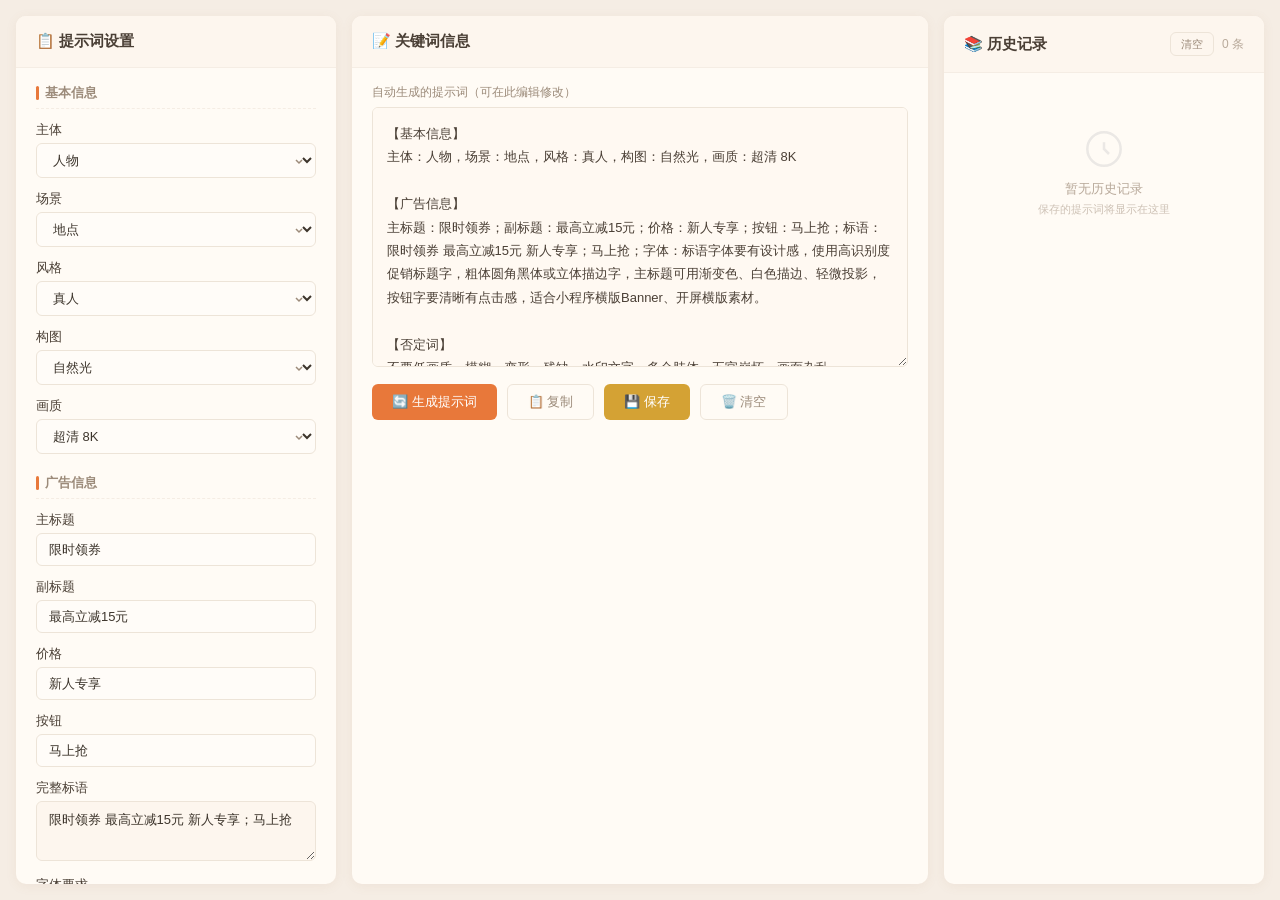
==== commit 0b7b98be: "Add files via upload" ====
--- a/index.html
+++ b/index.html
@@ -1,159 +1,167 @@
-<!doctype html>
-<html lang="zh-CN">
-    <head>
-        <meta charset="utf-8" />
-        <meta name="viewport" content="width=device-width, initial-scale=1" />
-        <meta name="description" content="面向广告创意、活动 Banner 和短视频开屏素材的本地 AI Prompt 工作台。" />
-        <title>Didi Prompt Tool | AI 广告创意 Prompt 工作台</title>
-        <link rel="icon" href="./favicon.svg" type="image/svg+xml" />
-        <link rel="stylesheet" href="./styles.css?v=20260510h" />
-    </head>
-    <body class="mode-image">
-        <div class="ambient-bg" aria-hidden="true">
-            <span class="ambient-beam beam-a"></span>
-            <span class="ambient-beam beam-b"></span>
-            <span class="ambient-beam beam-c"></span>
-            <span class="subtle-line line-a"></span>
-            <span class="subtle-line line-b"></span>
-            <span class="illustration-blob blob-a"></span>
-            <span class="illustration-blob blob-b"></span>
-            <span class="doodle-dot dot-a"></span>
-            <span class="doodle-dot dot-b"></span>
-            <span class="doodle-star star-a"></span>
-            <span class="doodle-star star-b"></span>
-            <span class="doodle-wave wave-a"></span>
-        </div>
-
-        <main id="top" class="app-shell">
-            <section id="workspace" class="workspace" aria-label="Prompt 编辑工作台">
-                <aside id="settingsDrawer" class="settings-drawer" aria-label="提示词设置">
-                    <div class="drawer-head">
-                        <div>
-                            <h2>提示词设置</h2>
-                        </div>
-                    </div>
-                    <div class="drawer-body">
-                        <div id="formSections" class="form-sections"></div>
-                    </div>
-                </aside>
-
-                <section class="prompt-panel">
-                    <div class="workbench-topbar">
-                        <div class="toolbar-title">
-                            <h2 id="activeTitle">横版小程序福利 Banner</h2>
-                        </div>
-                        <div class="toolbar-actions">
-                            <div class="mode-switch" aria-label="生成模式切换">
-                                <button id="imageModeBtn" type="button" class="mode-button active">文生图</button>
-                                <button id="videoModeBtn" type="button" class="mode-button">文生视频</button>
-                            </div>
-                            <input id="importFile" type="file" accept="application/json,.json" hidden />
-                        </div>
-                    </div>
-
-                    <section class="quick-preset-strip" aria-label="快捷预设">
-                        <div class="quick-preset-head">
-                            <div>
-                                <h3>快捷预设</h3>
-                            </div>
-                            <button id="showAllPresetsBtn" class="ghost-button" type="button" aria-expanded="false">
-                                查看全部
-                            </button>
-                        </div>
-                        <div id="quickPresetList" class="quick-preset-list"></div>
-                        <div id="allPresetsPanel" class="all-presets-panel" hidden>
-                            <input
-                                id="presetSearch"
-                                class="search-input"
-                                type="search"
-                                placeholder="搜索预设、分类、用途、主体、场景" />
-                            <div id="categoryFilters" class="category-filters"></div>
-                            <div class="all-presets-scroll">
-                                <div id="presetList" class="preset-list"></div>
-                            </div>
-                        </div>
-                    </section>
-
-                    <div class="prompt-meta" aria-label="当前提示词状态">
-                        <span id="centerMode">文生图</span>
-                        <span id="centerRatio">16:9</span>
-                        <span id="centerPreset">横版小程序福利 Banner</span>
-                    </div>
-
-                    <section class="result-card">
-                        <div class="result-split">
-                            <div class="prompt-side">
-                                <div class="result-head">
-                                    <div>
-                                        <h3 class="prompt-result-title">完整提示词</h3>
-                                    </div>
-                                    <div id="promptTabs" class="prompt-tabs" aria-label="提示词结构切换">
-                                        <button
-                                            id="savePresetInlineBtn"
-                                            class="prompt-tab save-preset-tab active"
-                                            type="button">
-                                            保存为我的预设
-                                        </button>
-                                        <button class="prompt-tab video-tab" type="button" data-format="video">
-                                            视频设置
-                                        </button>
-                                    </div>
-                                </div>
-                                <div
-                                    id="finalPrompt"
-                                    class="prompt-output"
-                                    role="textbox"
-                                    aria-readonly="true"
-                                    tabindex="0"></div>
-                                <div class="result-actions">
-                                    <span id="copyState" class="copy-state">已根据当前内容更新</span>
-                                    <button id="clearBtn" type="button" class="paper-button">清空内容</button>
-                                    <button id="copyFullBtn" type="button" class="primary-button">
-                                        复制完整提示词
-                                    </button>
-                                </div>
-                            </div>
-
-                            <aside class="media-side" aria-label="文生图和文生视频展示区域">
-                                <div class="media-head">
-                                    <div>
-                                        <h3 id="mediaTitle">图片生成预览</h3>
-                                    </div>
-                                    <span id="mediaModeBadge" class="media-mode-badge">文生图</span>
-                                </div>
-                                <div id="mediaPreview" class="media-preview status-idle" aria-live="polite"></div>
-                                <div class="media-actions">
-                                    <button id="generateMediaBtn" type="button" class="primary-button">生成图片</button>
-                                    <button id="downloadMediaBtn" type="button" class="ghost-dark-button" disabled>
-                                        下载结果
-                                    </button>
-                                </div>
-                                <p id="mediaHint" class="media-hint">这里会使用左侧完整提示词生成图片或视频。</p>
-                            </aside>
-                        </div>
-                    </section>
-
-                    <section class="module-card quality-card">
-                        <div class="module-head">
-                            <div>
-                                <h3>Prompt 质量检查</h3>
-                            </div>
-                            <span id="qualitySummary" class="soft-label">实时检查</span>
-                        </div>
-                        <div id="qualityList" class="quality-list"></div>
-                    </section>
-                </section>
-            </section>
-
-            <footer id="privacy" class="site-footer">
-                <div>
-                    <strong>Didi Prompt Tool</strong>
-                    <p>当前版本为本地静态网页，预设和自定义元素保存在浏览器本地存储，不上传服务器。</p>
-                </div>
-                <a href="#top">回到顶部</a>
-            </footer>
-        </main>
-
-        <script src="./app.js?v=20260510c"></script>
-    </body>
-</html>
+<!DOCTYPE html>
+<html lang="zh-CN">
+<head>
+    <meta charset="UTF-8">
+    <meta name="viewport" content="width=device-width, initial-scale=1.0">
+    <title>批量提示词工具</title>
+    <link rel="stylesheet" href="style.css">
+</head>
+<body>
+
+<div class="toast-container" id="toastContainer"></div>
+
+<div class="app-container">
+
+    <!-- ==================== LEFT PANEL ==================== -->
+    <div class="panel panel-left">
+        <div class="panel-header">📋 提示词设置</div>
+        <div class="panel-body">
+
+            <!-- 基本信息 -->
+            <div class="section">
+                <div class="section-title">基本信息</div>
+
+                <div class="field-group">
+                    <label class="field-label">主体</label>
+                    <select id="subject">
+                        <option value="人物" selected>人物</option>
+                        <option value="物品">物品</option>
+                        <option value="动物">动物</option>
+                        <option value="风景">风景</option>
+                    </select>
+                </div>
+
+                <div class="field-group">
+                    <label class="field-label">场景</label>
+                    <select id="scene">
+                        <option value="地点" selected>地点</option>
+                        <option value="天气">天气</option>
+                        <option value="时间">时间</option>
+                        <option value="背景氛围">背景氛围</option>
+                    </select>
+                </div>
+
+                <div class="field-group">
+                    <label class="field-label">风格</label>
+                    <select id="style">
+                        <option value="真人" selected>真人</option>
+                        <option value="卡通">卡通</option>
+                        <option value="风景">风景</option>
+                    </select>
+                </div>
+
+                <div class="field-group">
+                    <label class="field-label">构图</label>
+                    <select id="composition">
+                        <option value="自然光" selected>自然光</option>
+                        <option value="柔光">柔光</option>
+                        <option value="逆光">逆光</option>
+                        <option value="全景">全景</option>
+                        <option value="特写">特写</option>
+                        <option value="景深">景深</option>
+                        <option value="视角">视角</option>
+                    </select>
+                </div>
+
+                <div class="field-group">
+                    <label class="field-label">画质</label>
+                    <select id="quality">
+                        <option value="超清 8K" selected>超清 8K</option>
+                        <option value="细节拉满">细节拉满</option>
+                        <option value="电影质感">电影质感</option>
+                    </select>
+                </div>
+            </div>
+
+            <!-- 广告信息 -->
+            <div class="section">
+                <div class="section-title">广告信息</div>
+
+                <div class="field-group">
+                    <label class="field-label">主标题</label>
+                    <input type="text" id="adMainTitle" value="限时领券" placeholder="输入主标题">
+                </div>
+
+                <div class="field-group">
+                    <label class="field-label">副标题</label>
+                    <input type="text" id="adSubtitle" value="最高立减15元" placeholder="输入副标题">
+                </div>
+
+                <div class="field-group">
+                    <label class="field-label">价格</label>
+                    <input type="text" id="adPrice" value="新人专享" placeholder="输入价格信息">
+                </div>
+
+                <div class="field-group">
+                    <label class="field-label">按钮</label>
+                    <input type="text" id="adButton" value="马上抢" placeholder="输入按钮文字">
+                </div>
+
+                <div class="field-group">
+                    <label class="field-label">完整标语</label>
+                    <textarea id="adSlogan" class="small" placeholder="自动生成标语" readonly></textarea>
+                </div>
+
+                <div class="field-group">
+                    <label class="field-label">字体要求</label>
+                    <textarea id="adFont" class="small" placeholder="字体设计说明">标语字体要有设计感，使用高识别度促销标题字，粗体圆角黑体或立体描边字，主标题可用渐变色、白色描边、轻微投影，按钮字要清晰有点击感，适合小程序横版Banner、开屏横版素材。</textarea>
+                </div>
+            </div>
+
+            <!-- 否定词 -->
+            <div class="section">
+                <div class="section-title">否定词</div>
+                <div class="field-group">
+                    <textarea id="negativeWords" class="medium" placeholder="输入否定词">不要低画质，模糊，变形，残缺，水印文字，多余肢体，五官崩坏，画面杂乱</textarea>
+                </div>
+                <button class="btn btn-primary btn-confirm" onclick="generatePrompt()">✓ 确认</button>
+            </div>
+
+        </div>
+    </div>
+
+    <!-- ==================== CENTER PANEL ==================== -->
+    <div class="panel panel-center">
+        <div class="panel-header">
+            <span>📝 关键词信息</span>
+        </div>
+        <div class="panel-body">
+            <div class="field-group">
+                <label class="field-label hint">
+                    自动生成的提示词（可在此编辑修改）
+                </label>
+                <textarea id="keywordOutput" class="keyword-output" placeholder="选择左侧选项后将自动生成提示词…"></textarea>
+            </div>
+            <div class="action-bar">
+                <button class="btn btn-primary" onclick="generatePrompt()">🔄 生成提示词</button>
+                <button class="btn btn-outline" onclick="copyPrompt()">📋 复制</button>
+                <button class="btn btn-success" onclick="saveToHistory()">💾 保存</button>
+                <button class="btn btn-outline" onclick="clearPrompt()">🗑️ 清空</button>
+            </div>
+        </div>
+    </div>
+
+    <!-- ==================== RIGHT PANEL ==================== -->
+    <div class="panel panel-right">
+        <div class="panel-header">
+            <span>📚 历史记录</span>
+            <span class="header-actions">
+                <button class="btn btn-clear-all" onclick="clearAllHistory()">清空</button>
+                <span class="header-count" id="historyCount">0 条</span>
+            </span>
+        </div>
+        <div class="panel-body" id="historyPanelBody">
+            <div class="history-empty" id="historyEmpty">
+                <svg width="40" height="40" viewBox="0 0 24 24" fill="none" stroke="#ccc" stroke-width="1.5"><path d="M12 8v4l3 3M12 2a10 10 0 1 0 0 20 10 10 0 0 0 0-20z"/></svg>
+                <div>暂无历史记录</div>
+                <div class="sub-text">保存的提示词将显示在这里</div>
+            </div>
+            <div class="history-list" id="historyList"></div>
+        </div>
+    </div>
+
+</div>
+
+<script src="app.js"></script>
+</body>
+</html>
--- a/style.css
+++ b/style.css
@@ -0,0 +1,405 @@
+/* =====================================================================
+   批量提示词工具 — 暖色调主题
+   ===================================================================== */
+
+/* ===================== CSS Variables (Warm Palette) ===================== */
+:root {
+    --color-bg:           #F5EDE4;
+    --color-surface:      #FFFBF5;
+    --color-panel-header: #FDF6EE;
+
+    --color-primary:      #E8783A;
+    --color-primary-hover: #D4652A;
+    --color-primary-light: rgba(232, 120, 58, 0.12);
+
+    --color-success:      #D4A234;
+    --color-success-hover:#BF8F2A;
+    --color-danger:       #D44A4A;
+    --color-danger-hover: #C03939;
+
+    --color-text:         #4A3F35;
+    --color-text-secondary: #9C8B7A;
+    --color-text-muted:   #B8A99A;
+    --color-border:       #EDE4D8;
+    --color-border-light: #F5EDE4;
+
+    --color-section-accent: #E8783A;
+    --color-scrollbar:    #DBCFC1;
+    --color-input-bg:     #FFFCF8;
+    --color-output-bg:    #FFF9F2;
+
+    --radius:             10px;
+    --radius-sm:          6px;
+    --shadow:             0 2px 12px rgba(160, 120, 80, 0.08);
+    --shadow-hover:       0 4px 16px rgba(160, 120, 80, 0.14);
+    --transition:         0.2s ease;
+}
+
+/* ===================== Reset & Base ===================== */
+*, *::before, *::after { box-sizing: border-box; margin: 0; padding: 0; }
+html { font-size: 14px; }
+body {
+    font-family: -apple-system, BlinkMacSystemFont, "Segoe UI", "PingFang SC",
+                 "Microsoft YaHei", "Noto Sans SC", sans-serif;
+    background: var(--color-bg);
+    color: var(--color-text);
+    height: 100vh;
+    display: flex;
+    align-items: center;
+    justify-content: center;
+    padding: 16px;
+    color-scheme: light;
+    -webkit-font-smoothing: antialiased;
+}
+
+/* ===================== Main Container ===================== */
+.app-container {
+    width: 100%;
+    max-width: 1440px;
+    height: calc(100vh - 32px);
+    display: flex;
+    gap: 16px;
+}
+
+/* ===================== Panel ===================== */
+.panel {
+    background: var(--color-surface);
+    border-radius: var(--radius);
+    box-shadow: var(--shadow);
+    display: flex;
+    flex-direction: column;
+    overflow: hidden;
+    transition: box-shadow var(--transition);
+}
+.panel:hover {
+    box-shadow: var(--shadow-hover);
+}
+.panel-header {
+    padding: 16px 20px;
+    font-size: 15px;
+    font-weight: 600;
+    border-bottom: 1px solid var(--color-border-light);
+    display: flex;
+    align-items: center;
+    justify-content: space-between;
+    flex-shrink: 0;
+    background: var(--color-panel-header);
+}
+.panel-body {
+    padding: 16px 20px;
+    flex: 1;
+    overflow-y: auto;
+}
+.panel-body::-webkit-scrollbar { width: 4px; }
+.panel-body::-webkit-scrollbar-thumb {
+    background: var(--color-scrollbar);
+    border-radius: 4px;
+}
+.panel-body::-webkit-scrollbar-track { background: transparent; }
+
+/* ===================== Panel Sizes ===================== */
+.panel-left  { width: 320px; flex-shrink: 0; }
+.panel-center { flex: 1; min-width: 0; }
+.panel-right { width: 320px; flex-shrink: 0; }
+
+/* ===================== Section ===================== */
+.section { margin-bottom: 20px; }
+.section:last-child { margin-bottom: 0; }
+.section-title {
+    font-size: 13px;
+    font-weight: 600;
+    color: var(--color-text-secondary);
+    margin-bottom: 12px;
+    padding-bottom: 6px;
+    border-bottom: 1px dashed var(--color-border-light);
+    display: flex;
+    align-items: center;
+    gap: 6px;
+}
+.section-title::before {
+    content: '';
+    width: 3px;
+    height: 14px;
+    background: var(--color-section-accent);
+    border-radius: 2px;
+}
+
+/* ===================== Form Fields ===================== */
+.field-group { margin-bottom: 12px; }
+.field-group:last-child { margin-bottom: 0; }
+.field-label {
+    display: block;
+    font-size: 13px;
+    font-weight: 500;
+    color: var(--color-text);
+    margin-bottom: 4px;
+}
+.field-label.hint {
+    font-size: 12px;
+    color: var(--color-text-secondary);
+    margin-bottom: 6px;
+    font-weight: 400;
+}
+select, input[type="text"], input:not([type]), textarea {
+    width: 100%;
+    padding: 8px 12px;
+    border: 1px solid var(--color-border);
+    border-radius: var(--radius-sm);
+    font-size: 13px;
+    font-family: inherit;
+    color: #3D352C;
+    background: var(--color-input-bg);
+    transition: border-color var(--transition), box-shadow var(--transition);
+    outline: none;
+}
+select:focus, input[type="text"]:focus, textarea:focus {
+    border-color: var(--color-primary);
+    box-shadow: 0 0 0 2px var(--color-primary-light);
+}
+select {
+    appearance: auto;
+    cursor: pointer;
+    background-image: url("data:image/svg+xml,%3Csvg xmlns='http://www.w3.org/2000/svg' width='12' height='12' viewBox='0 0 12 12'%3E%3Cpath d='M3 5l3 3 3-3' stroke='%239C8B7A' stroke-width='1.5' fill='none'/%3E%3C/svg%3E");
+    background-repeat: no-repeat;
+    background-position: right 10px center;
+    padding-right: 28px;
+}
+textarea {
+    resize: vertical;
+    min-height: 56px;
+    line-height: 1.6;
+}
+textarea.small { min-height: 48px; }
+textarea.medium { min-height: 80px; }
+textarea[readonly] {
+    background: var(--color-panel-header);
+    cursor: default;
+}
+
+/* ===================== Center: Keyword Output ===================== */
+.keyword-output {
+    width: 100%;
+    min-height: 260px;
+    padding: 14px;
+    border: 1px solid var(--color-border);
+    border-radius: var(--radius-sm);
+    font-size: 13px;
+    font-family: inherit;
+    line-height: 1.8;
+    resize: vertical;
+    background: var(--color-output-bg);
+    color: var(--color-text);
+    outline: none;
+    transition: border-color var(--transition), box-shadow var(--transition), background var(--transition);
+}
+.keyword-output:focus {
+    border-color: var(--color-primary);
+    box-shadow: 0 0 0 2px var(--color-primary-light);
+    background: var(--color-surface);
+}
+
+.action-bar {
+    display: flex;
+    gap: 10px;
+    margin-top: 14px;
+    flex-wrap: wrap;
+}
+
+/* ===================== Buttons ===================== */
+.btn {
+    padding: 8px 20px;
+    border: none;
+    border-radius: var(--radius-sm);
+    font-size: 13px;
+    font-weight: 500;
+    cursor: pointer;
+    transition: all var(--transition);
+    display: inline-flex;
+    align-items: center;
+    gap: 6px;
+    font-family: inherit;
+    white-space: nowrap;
+}
+.btn:active { transform: scale(0.97); }
+
+.btn-primary {
+    background: var(--color-primary);
+    color: #fff;
+}
+.btn-primary:hover { background: var(--color-primary-hover); }
+
+.btn-success {
+    background: var(--color-success);
+    color: #fff;
+}
+.btn-success:hover { background: var(--color-success-hover); }
+
+.btn-outline {
+    background: var(--color-surface);
+    color: var(--color-text-secondary);
+    border: 1px solid var(--color-border);
+}
+.btn-outline:hover {
+    border-color: var(--color-primary);
+    color: var(--color-primary);
+}
+
+.btn-clear-all {
+    background: none;
+    border: 1px solid var(--color-border);
+    color: var(--color-text-secondary);
+    font-size: 11px;
+    padding: 2px 10px;
+    height: 24px;
+    border-radius: var(--radius-sm);
+    cursor: pointer;
+    transition: all var(--transition);
+    font-family: inherit;
+}
+.btn-clear-all:hover {
+    border-color: var(--color-danger);
+    color: var(--color-danger);
+}
+
+/* ===================== Confirm Button ===================== */
+.btn-confirm {
+    width: 100%;
+    justify-content: center;
+    margin-top: 4px;
+    padding: 9px 20px;
+    font-size: 14px;
+}
+
+/* ===================== Right Panel: History ===================== */
+.history-empty {
+    text-align: center;
+    color: var(--color-text-muted);
+    padding: 40px 0;
+    font-size: 13px;
+}
+.history-empty svg { margin-bottom: 8px; opacity: 0.4; }
+.history-empty .sub-text {
+    font-size: 11px;
+    color: var(--color-text-muted);
+    margin-top: 4px;
+    opacity: 0.7;
+}
+
+.history-list { display: flex; flex-direction: column; gap: 10px; }
+.history-item {
+    background: var(--color-panel-header);
+    border: 1px solid var(--color-border-light);
+    border-radius: var(--radius-sm);
+    padding: 12px 14px;
+    transition: border-color var(--transition), box-shadow var(--transition);
+}
+.history-item:hover {
+    border-color: var(--color-border);
+    box-shadow: 0 1px 4px rgba(160, 120, 80, 0.06);
+}
+.history-item .time {
+    font-size: 11px;
+    color: var(--color-text-secondary);
+    margin-bottom: 6px;
+    display: flex;
+    align-items: center;
+    gap: 4px;
+}
+.history-item .content {
+    font-size: 12px;
+    color: var(--color-text);
+    line-height: 1.7;
+    display: -webkit-box;
+    -webkit-line-clamp: 6;
+    -webkit-box-orient: vertical;
+    overflow: hidden;
+    word-break: break-all;
+}
+.history-item .content.expanded {
+    -webkit-line-clamp: unset;
+}
+.history-item .item-actions {
+    margin-top: 8px;
+    display: flex;
+    gap: 6px;
+}
+.history-item .item-actions .btn {
+    font-size: 11px;
+    padding: 3px 10px;
+}
+.history-item .btn-expand {
+    font-size: 11px;
+    color: var(--color-primary);
+    cursor: pointer;
+    background: none;
+    border: none;
+    padding: 2px 0;
+    margin-top: 4px;
+    font-family: inherit;
+}
+.history-item .btn-expand:hover { text-decoration: underline; }
+
+.header-actions {
+    display: flex;
+    align-items: center;
+    gap: 8px;
+}
+.header-count {
+    font-size: 12px;
+    font-weight: 400;
+    color: var(--color-text-muted);
+}
+
+/* ===================== Toast ===================== */
+.toast-container {
+    position: fixed;
+    top: 20px;
+    right: 20px;
+    z-index: 9999;
+    display: flex;
+    flex-direction: column;
+    gap: 8px;
+    pointer-events: none;
+}
+.toast {
+    background: var(--color-surface);
+    padding: 12px 20px;
+    border-radius: var(--radius-sm);
+    box-shadow: 0 4px 20px rgba(120, 80, 40, 0.12);
+    font-size: 13px;
+    color: var(--color-text);
+    display: flex;
+    align-items: center;
+    gap: 8px;
+    animation: toast-in 0.3s ease;
+    border-left: 4px solid var(--color-success);
+    min-width: 200px;
+    pointer-events: auto;
+}
+.toast.error { border-left-color: var(--color-danger); }
+.toast.info { border-left-color: var(--color-primary); }
+.toast-out { animation: toast-out 0.3s ease forwards; }
+
+@keyframes toast-in {
+    from { opacity: 0; transform: translateX(40px); }
+    to   { opacity: 1; transform: translateX(0); }
+}
+@keyframes toast-out {
+    from { opacity: 1; transform: translateX(0); }
+    to   { opacity: 0; transform: translateX(40px); }
+}
+
+/* ===================== Responsive ===================== */
+@media (max-width: 1100px) {
+    .app-container {
+        flex-direction: column;
+        height: auto;
+    }
+    .panel-left,
+    .panel-center,
+    .panel-right { width: 100%; }
+    .panel { max-height: none; }
+    body { padding: 12px; align-items: flex-start; }
+    .panel-body { max-height: 400px; }
+    .panel-right .panel-body { max-height: 300px; }
+}
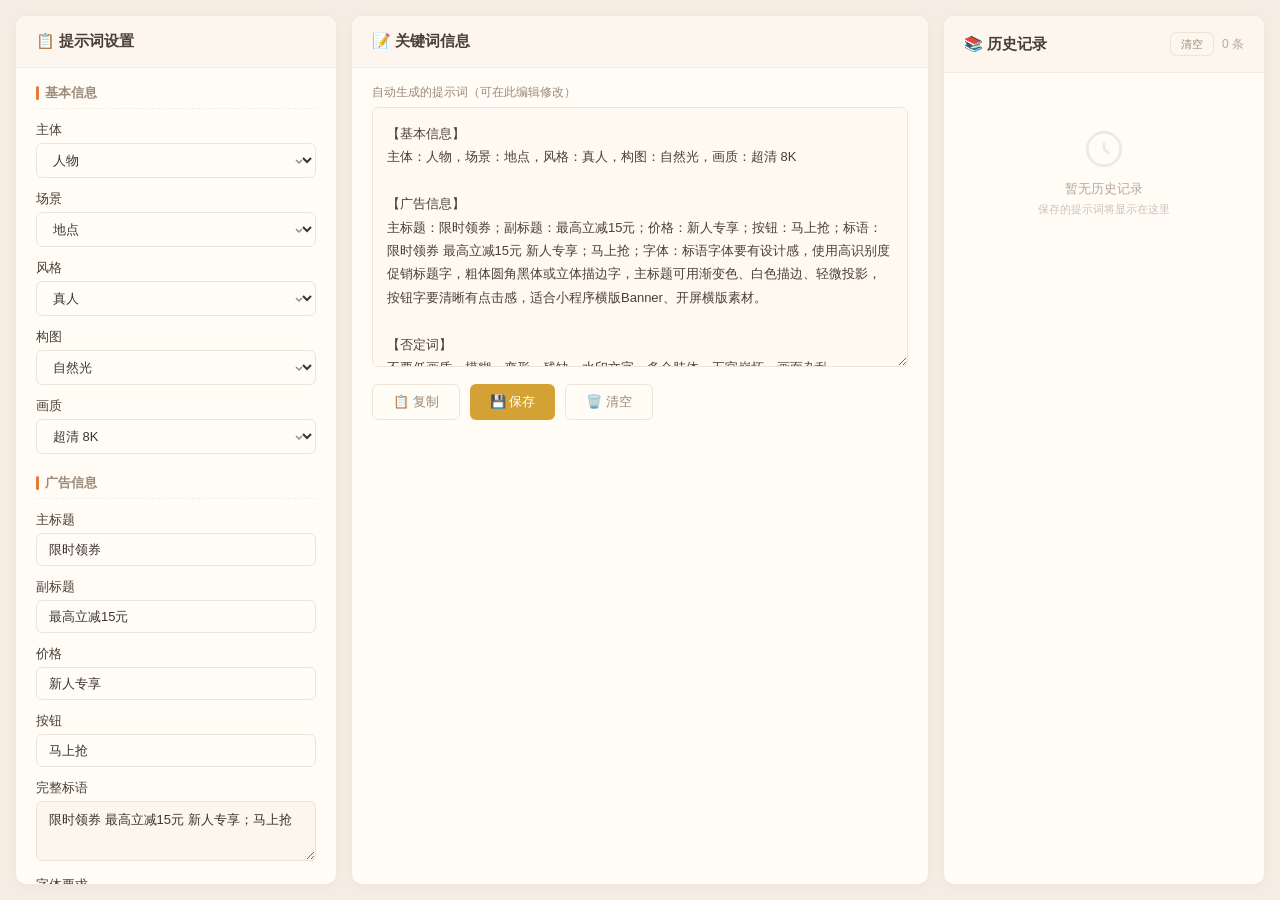
==== commit df93bed5: "Add files via upload" ====
--- a/index.html
+++ b/index.html
@@ -1,167 +1,168 @@
-<!DOCTYPE html>
-<html lang="zh-CN">
-<head>
-    <meta charset="UTF-8">
-    <meta name="viewport" content="width=device-width, initial-scale=1.0">
-    <title>批量提示词工具</title>
-    <link rel="stylesheet" href="style.css">
-</head>
-<body>
-
-<div class="toast-container" id="toastContainer"></div>
-
-<div class="app-container">
-
-    <!-- ==================== LEFT PANEL ==================== -->
-    <div class="panel panel-left">
-        <div class="panel-header">📋 提示词设置</div>
-        <div class="panel-body">
-
-            <!-- 基本信息 -->
-            <div class="section">
-                <div class="section-title">基本信息</div>
-
-                <div class="field-group">
-                    <label class="field-label">主体</label>
-                    <select id="subject">
-                        <option value="人物" selected>人物</option>
-                        <option value="物品">物品</option>
-                        <option value="动物">动物</option>
-                        <option value="风景">风景</option>
-                    </select>
-                </div>
-
-                <div class="field-group">
-                    <label class="field-label">场景</label>
-                    <select id="scene">
-                        <option value="地点" selected>地点</option>
-                        <option value="天气">天气</option>
-                        <option value="时间">时间</option>
-                        <option value="背景氛围">背景氛围</option>
-                    </select>
-                </div>
-
-                <div class="field-group">
-                    <label class="field-label">风格</label>
-                    <select id="style">
-                        <option value="真人" selected>真人</option>
-                        <option value="卡通">卡通</option>
-                        <option value="风景">风景</option>
-                    </select>
-                </div>
-
-                <div class="field-group">
-                    <label class="field-label">构图</label>
-                    <select id="composition">
-                        <option value="自然光" selected>自然光</option>
-                        <option value="柔光">柔光</option>
-                        <option value="逆光">逆光</option>
-                        <option value="全景">全景</option>
-                        <option value="特写">特写</option>
-                        <option value="景深">景深</option>
-                        <option value="视角">视角</option>
-                    </select>
-                </div>
-
-                <div class="field-group">
-                    <label class="field-label">画质</label>
-                    <select id="quality">
-                        <option value="超清 8K" selected>超清 8K</option>
-                        <option value="细节拉满">细节拉满</option>
-                        <option value="电影质感">电影质感</option>
-                    </select>
-                </div>
-            </div>
-
-            <!-- 广告信息 -->
-            <div class="section">
-                <div class="section-title">广告信息</div>
-
-                <div class="field-group">
-                    <label class="field-label">主标题</label>
-                    <input type="text" id="adMainTitle" value="限时领券" placeholder="输入主标题">
-                </div>
-
-                <div class="field-group">
-                    <label class="field-label">副标题</label>
-                    <input type="text" id="adSubtitle" value="最高立减15元" placeholder="输入副标题">
-                </div>
-
-                <div class="field-group">
-                    <label class="field-label">价格</label>
-                    <input type="text" id="adPrice" value="新人专享" placeholder="输入价格信息">
-                </div>
-
-                <div class="field-group">
-                    <label class="field-label">按钮</label>
-                    <input type="text" id="adButton" value="马上抢" placeholder="输入按钮文字">
-                </div>
-
-                <div class="field-group">
-                    <label class="field-label">完整标语</label>
-                    <textarea id="adSlogan" class="small" placeholder="自动生成标语" readonly></textarea>
-                </div>
-
-                <div class="field-group">
-                    <label class="field-label">字体要求</label>
-                    <textarea id="adFont" class="small" placeholder="字体设计说明">标语字体要有设计感，使用高识别度促销标题字，粗体圆角黑体或立体描边字，主标题可用渐变色、白色描边、轻微投影，按钮字要清晰有点击感，适合小程序横版Banner、开屏横版素材。</textarea>
-                </div>
-            </div>
-
-            <!-- 否定词 -->
-            <div class="section">
-                <div class="section-title">否定词</div>
-                <div class="field-group">
-                    <textarea id="negativeWords" class="medium" placeholder="输入否定词">不要低画质，模糊，变形，残缺，水印文字，多余肢体，五官崩坏，画面杂乱</textarea>
-                </div>
-                <button class="btn btn-primary btn-confirm" onclick="generatePrompt()">✓ 确认</button>
-            </div>
-
-        </div>
-    </div>
-
-    <!-- ==================== CENTER PANEL ==================== -->
-    <div class="panel panel-center">
-        <div class="panel-header">
-            <span>📝 关键词信息</span>
-        </div>
-        <div class="panel-body">
-            <div class="field-group">
-                <label class="field-label hint">
-                    自动生成的提示词（可在此编辑修改）
-                </label>
-                <textarea id="keywordOutput" class="keyword-output" placeholder="选择左侧选项后将自动生成提示词…"></textarea>
-            </div>
-            <div class="action-bar">
-                <button class="btn btn-primary" onclick="generatePrompt()">🔄 生成提示词</button>
-                <button class="btn btn-outline" onclick="copyPrompt()">📋 复制</button>
-                <button class="btn btn-success" onclick="saveToHistory()">💾 保存</button>
-                <button class="btn btn-outline" onclick="clearPrompt()">🗑️ 清空</button>
-            </div>
-        </div>
-    </div>
-
-    <!-- ==================== RIGHT PANEL ==================== -->
-    <div class="panel panel-right">
-        <div class="panel-header">
-            <span>📚 历史记录</span>
-            <span class="header-actions">
-                <button class="btn btn-clear-all" onclick="clearAllHistory()">清空</button>
-                <span class="header-count" id="historyCount">0 条</span>
-            </span>
-        </div>
-        <div class="panel-body" id="historyPanelBody">
-            <div class="history-empty" id="historyEmpty">
-                <svg width="40" height="40" viewBox="0 0 24 24" fill="none" stroke="#ccc" stroke-width="1.5"><path d="M12 8v4l3 3M12 2a10 10 0 1 0 0 20 10 10 0 0 0 0-20z"/></svg>
-                <div>暂无历史记录</div>
-                <div class="sub-text">保存的提示词将显示在这里</div>
-            </div>
-            <div class="history-list" id="historyList"></div>
-        </div>
-    </div>
-
-</div>
-
-<script src="app.js"></script>
-</body>
-</html>
+<!doctype html>
+<html lang="zh-CN">
+    <head>
+        <meta charset="UTF-8" />
+        <meta name="viewport" content="width=device-width, initial-scale=1.0" />
+        <title>批量提示词工具</title>
+        <link rel="stylesheet" href="style.css" />
+    </head>
+    <body>
+        <div class="toast-container" id="toastContainer"></div>
+
+        <div class="app-container">
+            <!-- ==================== LEFT PANEL ==================== -->
+            <div class="panel panel-left">
+                <div class="panel-header">📋 提示词设置</div>
+                <div class="panel-body">
+                    <!-- 基本信息 -->
+                    <div class="section">
+                        <div class="section-title">基本信息</div>
+
+                        <div class="field-group">
+                            <label class="field-label">主体</label>
+                            <select id="subject">
+                                <option value="人物" selected>人物</option>
+                                <option value="物品">物品</option>
+                                <option value="动物">动物</option>
+                                <option value="风景">风景</option>
+                            </select>
+                        </div>
+
+                        <div class="field-group">
+                            <label class="field-label">场景</label>
+                            <select id="scene">
+                                <option value="地点" selected>地点</option>
+                                <option value="天气">天气</option>
+                                <option value="时间">时间</option>
+                                <option value="背景氛围">背景氛围</option>
+                            </select>
+                        </div>
+
+                        <div class="field-group">
+                            <label class="field-label">风格</label>
+                            <select id="style">
+                                <option value="真人" selected>真人</option>
+                                <option value="卡通">卡通</option>
+                                <option value="风景">风景</option>
+                            </select>
+                        </div>
+
+                        <div class="field-group">
+                            <label class="field-label">构图</label>
+                            <select id="composition">
+                                <option value="自然光" selected>自然光</option>
+                                <option value="柔光">柔光</option>
+                                <option value="逆光">逆光</option>
+                                <option value="全景">全景</option>
+                                <option value="特写">特写</option>
+                                <option value="景深">景深</option>
+                                <option value="视角">视角</option>
+                            </select>
+                        </div>
+
+                        <div class="field-group">
+                            <label class="field-label">画质</label>
+                            <select id="quality">
+                                <option value="超清 8K" selected>超清 8K</option>
+                                <option value="细节拉满">细节拉满</option>
+                                <option value="电影质感">电影质感</option>
+                            </select>
+                        </div>
+                    </div>
+
+                    <!-- 广告信息 -->
+                    <div class="section">
+                        <div class="section-title">广告信息</div>
+
+                        <div class="field-group">
+                            <label class="field-label">主标题</label>
+                            <input type="text" id="adMainTitle" value="限时领券" placeholder="输入主标题" />
+                        </div>
+
+                        <div class="field-group">
+                            <label class="field-label">副标题</label>
+                            <input type="text" id="adSubtitle" value="最高立减15元" placeholder="输入副标题" />
+                        </div>
+
+                        <div class="field-group">
+                            <label class="field-label">价格</label>
+                            <input type="text" id="adPrice" value="新人专享" placeholder="输入价格信息" />
+                        </div>
+
+                        <div class="field-group">
+                            <label class="field-label">按钮</label>
+                            <input type="text" id="adButton" value="马上抢" placeholder="输入按钮文字" />
+                        </div>
+
+                        <div class="field-group">
+                            <label class="field-label">完整标语</label>
+                            <textarea id="adSlogan" class="small" placeholder="自动生成标语" readonly></textarea>
+                        </div>
+
+                        <div class="field-group">
+                            <label class="field-label">字体要求</label>
+                            <textarea id="adFont" class="small" placeholder="字体设计说明">
+标语字体要有设计感，使用高识别度促销标题字，粗体圆角黑体或立体描边字，主标题可用渐变色、白色描边、轻微投影，按钮字要清晰有点击感，适合小程序横版Banner、开屏横版素材。</textarea
+                            >
+                        </div>
+                    </div>
+
+                    <!-- 否定词 -->
+                    <div class="section">
+                        <div class="section-title">否定词</div>
+                        <div class="field-group">
+                            <textarea id="negativeWords" class="medium" placeholder="输入否定词">
+不要低画质，模糊，变形，残缺，水印文字，多余肢体，五官崩坏，画面杂乱</textarea
+                            >
+                        </div>
+                        <button class="btn btn-primary btn-confirm" onclick="generatePrompt()">🔄 生成提示词</button>
+                    </div>
+                </div>
+            </div>
+
+            <!-- ==================== CENTER PANEL ==================== -->
+            <div class="panel panel-center">
+                <div class="panel-header">
+                    <span>📝 关键词信息</span>
+                </div>
+                <div class="panel-body">
+                    <div class="field-group">
+                        <label class="field-label hint"> 自动生成的提示词（可在此编辑修改） </label>
+                        <textarea
+                            id="keywordOutput"
+                            class="keyword-output"
+                            placeholder="选择左侧选项后将自动生成提示词…"></textarea>
+                    </div>
+                    <div class="action-bar">
+                        <button class="btn btn-outline" onclick="copyPrompt()">📋 复制</button>
+                        <button class="btn btn-success" onclick="saveToHistory()">💾 保存</button>
+                        <button class="btn btn-outline" onclick="clearPrompt()">🗑️ 清空</button>
+                    </div>
+                </div>
+            </div>
+
+            <!-- ==================== RIGHT PANEL ==================== -->
+            <div class="panel panel-right">
+                <div class="panel-header">
+                    <span>📚 历史记录</span>
+                    <span class="header-actions">
+                        <button class="btn btn-clear-all" onclick="clearAllHistory()">清空</button>
+                        <span class="header-count" id="historyCount">0 条</span>
+                    </span>
+                </div>
+                <div class="panel-body" id="historyPanelBody">
+                    <div class="history-empty" id="historyEmpty">
+                        <svg width="40" height="40" viewBox="0 0 24 24" fill="none" stroke="#ccc" stroke-width="1.5">
+                            <path d="M12 8v4l3 3M12 2a10 10 0 1 0 0 20 10 10 0 0 0 0-20z" />
+                        </svg>
+                        <div>暂无历史记录</div>
+                        <div class="sub-text">保存的提示词将显示在这里</div>
+                    </div>
+                    <div class="history-list" id="historyList"></div>
+                </div>
+            </div>
+        </div>
+
+        <script src="app.js"></script>
+    </body>
+</html>
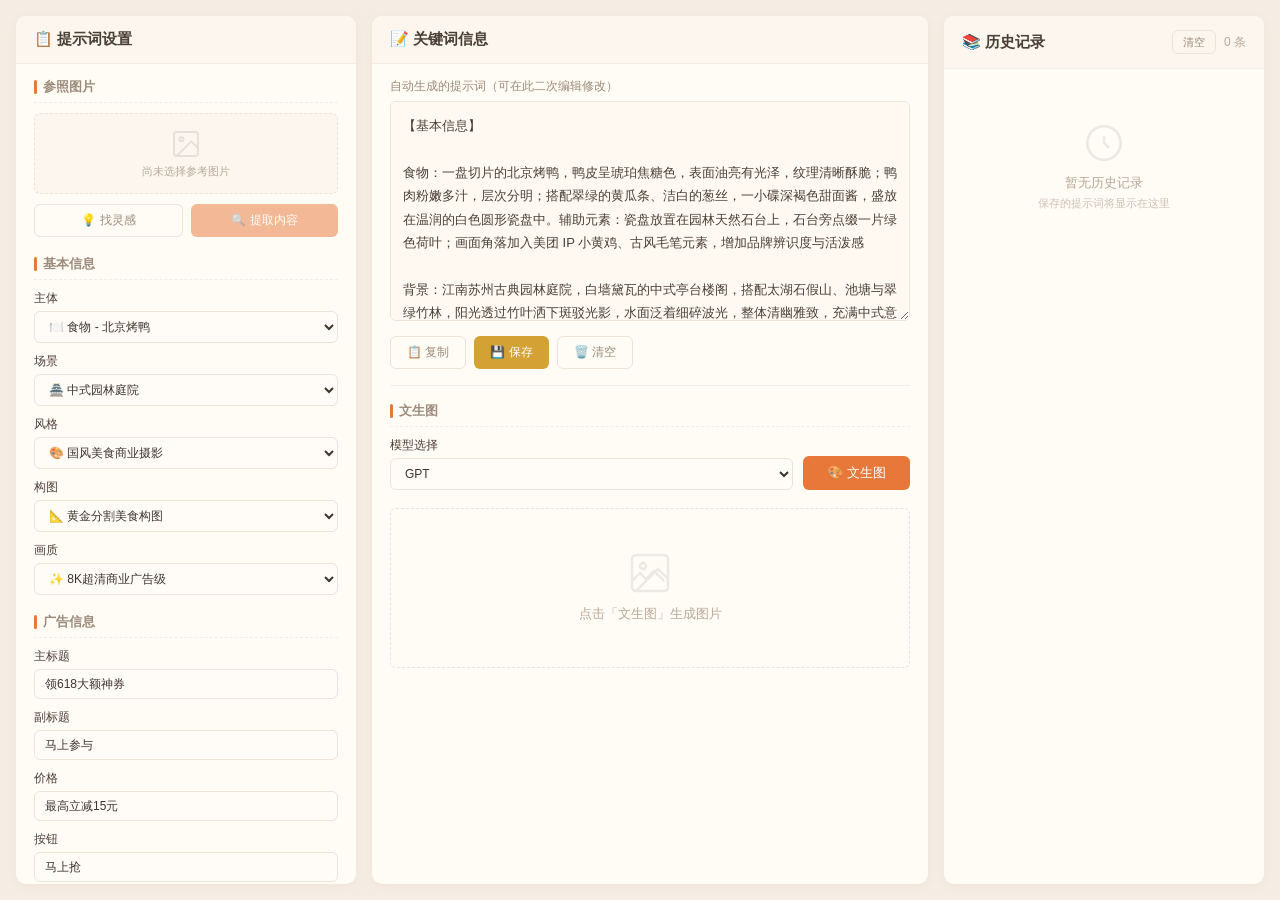
==== commit da68cd5a: "Add files via upload" ====
--- a/index.html
+++ b/index.html
@@ -9,11 +9,67 @@
     <body>
         <div class="toast-container" id="toastContainer"></div>
 
+        <!-- ==================== IMAGE SELECTION MODAL ==================== -->
+        <div class="modal-overlay" id="inspirationModal">
+            <div class="modal">
+                <div class="modal-header">
+                    <span>💡 选择参考图片</span>
+                    <button class="modal-close" onclick="closeInspirationModal()">&times;</button>
+                </div>
+                <div class="modal-body">
+                    <p class="modal-hint">点击选择一张图片作为参考，支持透视、构图、配色等视觉参考</p>
+                    <div class="image-grid" id="imageGrid"></div>
+                </div>
+                <div class="modal-footer">
+                    <div class="modal-footer-left">
+                        <span id="selectedImageInfo">尚未选择图片</span>
+                    </div>
+                    <div class="modal-footer-right">
+                        <button class="btn btn-outline" onclick="closeInspirationModal()">取消</button>
+                        <button class="btn btn-primary" onclick="confirmImageSelection()">确认选择</button>
+                    </div>
+                </div>
+            </div>
+        </div>
+
         <div class="app-container">
             <!-- ==================== LEFT PANEL ==================== -->
             <div class="panel panel-left">
-                <div class="panel-header">📋 提示词设置</div>
+                <div class="panel-header">&#128203; 提示词设置</div>
                 <div class="panel-body">
+                    <!-- 参照图片 -->
+                    <div class="section">
+                        <div class="section-title">参照图片</div>
+                        <div class="field-group">
+                            <div class="ref-image-preview" id="refImagePreview">
+                                <div class="ref-image-placeholder">
+                                    <svg
+                                        width="32"
+                                        height="32"
+                                        viewBox="0 0 24 24"
+                                        fill="none"
+                                        stroke="#ccc"
+                                        stroke-width="1.5">
+                                        <rect x="3" y="3" width="18" height="18" rx="2" />
+                                        <circle cx="8.5" cy="8.5" r="1.5" />
+                                        <path d="M21 15l-5-5L5 21" />
+                                    </svg>
+                                    <span>尚未选择参考图片</span>
+                                </div>
+                            </div>
+                        </div>
+                        <div class="field-group btn-row">
+                            <button class="btn btn-outline btn-flex" onclick="openInspirationModal()">💡 找灵感</button>
+                            <button
+                                class="btn btn-primary btn-flex"
+                                onclick="extractContent()"
+                                id="extractBtn"
+                                disabled>
+                                🔍 提取内容
+                            </button>
+                        </div>
+                    </div>
+
                     <!-- 基本信息 -->
                     <div class="section">
                         <div class="section-title">基本信息</div>
@@ -21,51 +77,140 @@
                         <div class="field-group">
                             <label class="field-label">主体</label>
                             <select id="subject">
-                                <option value="人物" selected>人物</option>
-                                <option value="物品">物品</option>
-                                <option value="动物">动物</option>
-                                <option value="风景">风景</option>
+                                <option
+                                    value="食物：一盘切片的北京烤鸭，鸭皮呈琥珀焦糖色，表面油亮有光泽，纹理清晰酥脆；鸭肉粉嫩多汁，层次分明；搭配翠绿的黄瓜条、洁白的葱丝，一小碟深褐色甜面酱，盛放在温润的白色圆形瓷盘中。辅助元素：瓷盘放置在园林天然石台上，石台旁点缀一片绿色荷叶；画面角落加入美团 IP 小黄鸡、古风毛笔元素，增加品牌辨识度与活泼感"
+                                    selected>
+                                    🍽️ 食物 - 北京烤鸭
+                                </option>
+                                <option
+                                    value="食物：一碗热气腾腾的重庆小面，红油汤底中浸润着筋道的面条，撒上翠绿的葱花、金黄的花生碎和深色的芽菜，顶部卧着一颗溏心煎蛋，蛋液缓缓流淌。辅助元素：竹编碗垫、木筷、蒸腾的热气丝">
+                                    🍜 食物 - 重庆小面
+                                </option>
+                                <option
+                                    value="食物：一份精致的日式寿司拼盘，三文鱼、金枪鱼、北极贝等新鲜刺身排列在深色木盘上，肉质纹理清晰可见，旁边配以芥末和姜片。辅助元素：竹帘、酱油碟、樱花点缀">
+                                    🍣 食物 - 日式寿司
+                                </option>
+                                <option
+                                    value="人物：一位身着水墨风格汉服的年轻女子，手持团扇，站在古典庭院中，长发飘逸，眼神温柔含蓄，衣袂随风轻扬">
+                                    👩 人物 - 古风女子
+                                </option>
+                                <option
+                                    value="动物：一只橘色虎斑猫慵懒地趴在窗台上，午后阳光透过百叶窗在它身上投下条纹光影，琥珀色的眼睛半睁半闭">
+                                    🐱 动物 - 午睡猫咪
+                                </option>
+                                <option
+                                    value="风景：清晨的黄山云海，日出的金色光芒洒在翻涌的云层上，奇松怪石在云雾中若隐若现，远处山峰如墨如黛">
+                                    🏔️ 风景 - 黄山云海
+                                </option>
+                                <option value="自定义主体">✏️ 自定义主体</option>
                             </select>
                         </div>
 
                         <div class="field-group">
                             <label class="field-label">场景</label>
                             <select id="scene">
-                                <option value="地点" selected>地点</option>
-                                <option value="天气">天气</option>
-                                <option value="时间">时间</option>
-                                <option value="背景氛围">背景氛围</option>
+                                <option
+                                    value="背景：江南苏州古典园林庭院，白墙黛瓦的中式亭台楼阁，搭配太湖石假山、池塘与翠绿竹林，阳光透过竹叶洒下斑驳光影，水面泛着细碎波光，整体清幽雅致，充满中式意境。前景：带青苔质感的粗糙天然石面，呼应园林场景，让画面更具真实感。"
+                                    selected>
+                                    🏯 中式园林庭院
+                                </option>
+                                <option
+                                    value="背景：现代都市天台餐厅，华灯初上的城市天际线，远处高楼林立灯火辉煌，近处摆放着精致的露天餐桌，暖色串灯在头顶闪烁。前景：深色木质餐桌，上面摆放着精致的餐具和酒杯">
+                                    🌃 都市天台夜景
+                                </option>
+                                <option
+                                    value="背景：日式居酒屋内部，暖黄色的灯笼发出柔和光芒，墙上贴着日文菜单和海报，木制吧台后摆满各式酒瓶，透过半开的门能看到街上行人。前景：吧台上的陶制酒壶和酒杯，冒着热气的小菜">
+                                    🏮 日式居酒屋
+                                </option>
+                                <option
+                                    value="背景：北欧极简风格的开放式厨房，纯白色橱柜搭配浅灰色大理石台面，绿植点缀其中，自然光从大窗户洒入，窗外是茂密的树林。前景：正在准备的食材和厨具">
+                                    🍳 北欧厨房
+                                </option>
+                                <option
+                                    value="背景：热带海岛沙滩，碧蓝的海水拍打着白色沙滩，远处椰树成林，天空呈现夕阳的橙紫渐变色调，海面泛着金色波光。前景：沙滩上的贝壳和细沙纹理">
+                                    🏖️ 热带海岛
+                                </option>
+                                <option value="场景自定义">✏️ 自定义场景</option>
                             </select>
                         </div>
 
                         <div class="field-group">
                             <label class="field-label">风格</label>
                             <select id="style">
-                                <option value="真人" selected>真人</option>
-                                <option value="卡通">卡通</option>
-                                <option value="风景">风景</option>
+                                <option
+                                    value="风格：商业美食摄影风，写实主义，高食欲感，明亮清新的国风商业广告风格，色彩鲜亮但不刺眼，契合外卖平台的活泼调性。色调：暖金色调为主，突出烤鸭的诱人色泽；背景的竹林绿与建筑白中和暖调，让画面平衡舒适。"
+                                    selected>
+                                    🎨 国风美食商业摄影
+                                </option>
+                                <option
+                                    value="风格：赛博朋克风，高对比度霓虹色调，以青蓝与洋红为主色，强烈的光影反差，充满未来科技感和都市活力。色调：冷紫色和青色基调，点缀霓虹粉和电光蓝">
+                                    🌆 赛博朋克
+                                </option>
+                                <option
+                                    value="风格：日系小清新风格，柔和的低饱和度色调，画面通透干净，带有淡淡的胶片感，注重生活气息和情感表达。色调：浅蓝、浅粉和白色为主的柔和调色板">
+                                    🌸 日系小清新
+                                </option>
+                                <option
+                                    value="风格：北欧极简风，干净利落的线条和几何构图，大面积留白，突出主体的质感和细节。色调：中性灰白基调，点缀低饱和莫兰迪色系">
+                                    ❄️ 北欧极简
+                                </option>
+                                <option
+                                    value="风格：复古胶片风，具有颗粒感和暖色偏色，模拟 Kodak Portra 胶片质感，光影过渡柔和自然，带有怀旧情绪。色调：暖黄和暗橙为主">
+                                    📷 复古胶片
+                                </option>
+                                <option value="风格自定义">✏️ 自定义风格</option>
                             </select>
                         </div>
 
                         <div class="field-group">
                             <label class="field-label">构图</label>
                             <select id="composition">
-                                <option value="自然光" selected>自然光</option>
-                                <option value="柔光">柔光</option>
-                                <option value="逆光">逆光</option>
-                                <option value="全景">全景</option>
-                                <option value="特写">特写</option>
-                                <option value="景深">景深</option>
-                                <option value="视角">视角</option>
+                                <option
+                                    value="光影：柔和的自然光，顺光+侧光结合，重点突出鸭皮的油亮高光；背景竹林加入丁达尔光效，营造午后庭院的温暖氛围，光影柔和不生硬。构图：烤鸭主体位于画面右侧黄金分割点，背景园林做浅景深虚化处理，突出前景食物；采用平视偏微俯视的美食摄影视角，完整呈现整盘烤鸭与配菜，同时带入环境氛围。"
+                                    selected>
+                                    📐 黄金分割美食构图
+                                </option>
+                                <option
+                                    value="光影：顶光配合侧逆光，营造戏剧性的明暗对比，高光集中在主体关键部位，阴影部分保留细节。构图：中心对称构图，主体严格居中，形成庄重稳定的画面结构，适合高端产品展示">
+                                    🎯 中心对称构图
+                                </option>
+                                <option
+                                    value="光影：柔和的散射光，没有强烈的阴影和反光，整体光线均匀柔和。构图：对角线构图，主体沿画面对角线排列，引导视线流动，适合展示系列产品或美食">
+                                    〰️ 对角线构图
+                                </option>
+                                <option
+                                    value="光影：强烈的侧光，从画面左侧打入，右侧形成深阴影，突出纹理和立体感。构图：极简留白构图，主体位于画面一角，大面积留白给文字和装饰元素空间">
+                                    ⬜ 留白构图
+                                </option>
+                                <option
+                                    value="光影：逆光拍摄，主体边缘形成金色轮廓光，营造梦幻氛围，前景适当补光。构图：三分法构图，主体位于下三分线附近，留出上三分给背景环境">
+                                    ☀️ 逆光轮廓构图
+                                </option>
+                                <option value="构图自定义">✏️ 自定义构图</option>
                             </select>
                         </div>
 
                         <div class="field-group">
                             <label class="field-label">画质</label>
                             <select id="quality">
-                                <option value="超清 8K" selected>超清 8K</option>
-                                <option value="细节拉满">细节拉满</option>
-                                <option value="电影质感">电影质感</option>
+                                <option
+                                    value="画质：8K超高清，商业广告级渲染，细节拉满，鸭皮的油光、葱丝的纹理、瓷盘的温润感、竹林叶片都清晰可见。质感：食物的酥脆/水润感、瓷盘的温润感、石头的粗糙感、竹林的清新感，所有材质表现真实自然。其他：画面干净无杂物，色彩通透，食欲感强"
+                                    selected>
+                                    ✨ 8K超清商业广告级
+                                </option>
+                                <option
+                                    value="画质：4K高清，电影级画面质感，带有自然的胶片颗粒感，画面层次丰富。质感：强调光影过渡的细腻和色彩的还原度，画面有呼吸感和故事感">
+                                    🎬 4K电影质感
+                                </option>
+                                <option
+                                    value="画质：高清写实，细节清晰但不极端锐化，更接近人眼自然观感。质感：自然真实的材质表现，不过度追求纹理细节而牺牲整体和谐">
+                                    🖼️ 高清自然写实
+                                </option>
+                                <option
+                                    value="画质：插画风格，矢量感线条和平涂色彩，清晰度适中，强调设计感和装饰性。质感：平面化的材质表现，不过多追求真实纹理">
+                                    🎨 插画风格
+                                </option>
+                                <option value="画质自定义">✏️ 自定义画质</option>
                             </select>
                         </div>
                     </div>
@@ -76,17 +221,17 @@
 
                         <div class="field-group">
                             <label class="field-label">主标题</label>
-                            <input type="text" id="adMainTitle" value="限时领券" placeholder="输入主标题" />
+                            <input type="text" id="adMainTitle" value="领618大额神券" placeholder="输入主标题" />
                         </div>
 
                         <div class="field-group">
                             <label class="field-label">副标题</label>
-                            <input type="text" id="adSubtitle" value="最高立减15元" placeholder="输入副标题" />
+                            <input type="text" id="adSubtitle" value="马上参与" placeholder="输入副标题" />
                         </div>
 
                         <div class="field-group">
                             <label class="field-label">价格</label>
-                            <input type="text" id="adPrice" value="新人专享" placeholder="输入价格信息" />
+                            <input type="text" id="adPrice" value="最高立减15元" placeholder="输入价格信息" />
                         </div>
 
                         <div class="field-group">
@@ -123,28 +268,78 @@
             <!-- ==================== CENTER PANEL ==================== -->
             <div class="panel panel-center">
                 <div class="panel-header">
-                    <span>📝 关键词信息</span>
+                    <span>&#128221; 关键词信息</span>
                 </div>
                 <div class="panel-body">
                     <div class="field-group">
-                        <label class="field-label hint"> 自动生成的提示词（可在此编辑修改） </label>
+                        <label class="field-label hint"> 自动生成的提示词（可在此二次编辑修改） </label>
                         <textarea
                             id="keywordOutput"
                             class="keyword-output"
                             placeholder="选择左侧选项后将自动生成提示词…"></textarea>
                     </div>
+
                     <div class="action-bar">
                         <button class="btn btn-outline" onclick="copyPrompt()">📋 复制</button>
                         <button class="btn btn-success" onclick="saveToHistory()">💾 保存</button>
                         <button class="btn btn-outline" onclick="clearPrompt()">🗑️ 清空</button>
                     </div>
+
+                    <!-- 文生图区域 -->
+                    <div class="section t2i-section">
+                        <div class="section-title">文生图</div>
+                        <div class="t2i-controls">
+                            <div class="t2i-model-select">
+                                <label class="field-label">模型选择</label>
+                                <select id="modelSelector">
+                                    <option value="GPT" selected>GPT</option>
+                                    <option value="豆包">豆包</option>
+                                    <option value="Nano">Nano</option>
+                                    <option value="品学兼优">品学兼优</option>
+                                </select>
+                            </div>
+                            <button class="btn btn-primary btn-generate" onclick="generateImage()">🎨 文生图</button>
+                        </div>
+                    </div>
+
+                    <!-- 图片展示区 -->
+                    <div class="image-display-area" id="imageDisplayArea">
+                        <div class="image-display-placeholder" id="imagePlaceholder">
+                            <svg
+                                width="48"
+                                height="48"
+                                viewBox="0 0 24 24"
+                                fill="none"
+                                stroke="#ccc"
+                                stroke-width="1.2">
+                                <rect x="3" y="3" width="18" height="18" rx="2" />
+                                <circle cx="8.5" cy="8.5" r="1.5" />
+                                <path d="M21 15l-5-5L5 21" />
+                                <path d="M3 16l4-4 3 3 4-4 5 5" />
+                            </svg>
+                            <span>点击「文生图」生成图片</span>
+                        </div>
+                        <div class="image-display-result" id="imageResult" style="display:none;">
+                            <div class="image-result-header">
+                                <span class="image-result-model" id="imageResultModel">GPT</span>
+                                <button class="btn btn-outline btn-sm" onclick="downloadImage()">⬇ 下载</button>
+                            </div>
+                            <div class="image-result-wrapper" id="imageResultWrapper">
+                                <img id="generatedImage" src="" alt="生成的图片" />
+                            </div>
+                        </div>
+                        <div class="image-loading" id="imageLoading" style="display:none;">
+                            <div class="loading-spinner"></div>
+                            <span>正在生成图片...</span>
+                        </div>
+                    </div>
                 </div>
             </div>
 
             <!-- ==================== RIGHT PANEL ==================== -->
             <div class="panel panel-right">
                 <div class="panel-header">
-                    <span>📚 历史记录</span>
+                    <span>&#128218; 历史记录</span>
                     <span class="header-actions">
                         <button class="btn btn-clear-all" onclick="clearAllHistory()">清空</button>
                         <span class="header-count" id="historyCount">0 条</span>
--- a/style.css
+++ b/style.css
@@ -1,405 +1,743 @@
-/* =====================================================================
-   批量提示词工具 — 暖色调主题
-   ===================================================================== */
-
-/* ===================== CSS Variables (Warm Palette) ===================== */
-:root {
-    --color-bg:           #F5EDE4;
-    --color-surface:      #FFFBF5;
-    --color-panel-header: #FDF6EE;
-
-    --color-primary:      #E8783A;
-    --color-primary-hover: #D4652A;
-    --color-primary-light: rgba(232, 120, 58, 0.12);
-
-    --color-success:      #D4A234;
-    --color-success-hover:#BF8F2A;
-    --color-danger:       #D44A4A;
-    --color-danger-hover: #C03939;
-
-    --color-text:         #4A3F35;
-    --color-text-secondary: #9C8B7A;
-    --color-text-muted:   #B8A99A;
-    --color-border:       #EDE4D8;
-    --color-border-light: #F5EDE4;
-
-    --color-section-accent: #E8783A;
-    --color-scrollbar:    #DBCFC1;
-    --color-input-bg:     #FFFCF8;
-    --color-output-bg:    #FFF9F2;
-
-    --radius:             10px;
-    --radius-sm:          6px;
-    --shadow:             0 2px 12px rgba(160, 120, 80, 0.08);
-    --shadow-hover:       0 4px 16px rgba(160, 120, 80, 0.14);
-    --transition:         0.2s ease;
-}
-
-/* ===================== Reset & Base ===================== */
-*, *::before, *::after { box-sizing: border-box; margin: 0; padding: 0; }
-html { font-size: 14px; }
-body {
-    font-family: -apple-system, BlinkMacSystemFont, "Segoe UI", "PingFang SC",
-                 "Microsoft YaHei", "Noto Sans SC", sans-serif;
-    background: var(--color-bg);
-    color: var(--color-text);
-    height: 100vh;
-    display: flex;
-    align-items: center;
-    justify-content: center;
-    padding: 16px;
-    color-scheme: light;
-    -webkit-font-smoothing: antialiased;
-}
-
-/* ===================== Main Container ===================== */
-.app-container {
-    width: 100%;
-    max-width: 1440px;
-    height: calc(100vh - 32px);
-    display: flex;
-    gap: 16px;
-}
-
-/* ===================== Panel ===================== */
-.panel {
-    background: var(--color-surface);
-    border-radius: var(--radius);
-    box-shadow: var(--shadow);
-    display: flex;
-    flex-direction: column;
-    overflow: hidden;
-    transition: box-shadow var(--transition);
-}
-.panel:hover {
-    box-shadow: var(--shadow-hover);
-}
-.panel-header {
-    padding: 16px 20px;
-    font-size: 15px;
-    font-weight: 600;
-    border-bottom: 1px solid var(--color-border-light);
-    display: flex;
-    align-items: center;
-    justify-content: space-between;
-    flex-shrink: 0;
-    background: var(--color-panel-header);
-}
-.panel-body {
-    padding: 16px 20px;
-    flex: 1;
-    overflow-y: auto;
-}
-.panel-body::-webkit-scrollbar { width: 4px; }
-.panel-body::-webkit-scrollbar-thumb {
-    background: var(--color-scrollbar);
-    border-radius: 4px;
-}
-.panel-body::-webkit-scrollbar-track { background: transparent; }
-
-/* ===================== Panel Sizes ===================== */
-.panel-left  { width: 320px; flex-shrink: 0; }
-.panel-center { flex: 1; min-width: 0; }
-.panel-right { width: 320px; flex-shrink: 0; }
-
-/* ===================== Section ===================== */
-.section { margin-bottom: 20px; }
-.section:last-child { margin-bottom: 0; }
-.section-title {
-    font-size: 13px;
-    font-weight: 600;
-    color: var(--color-text-secondary);
-    margin-bottom: 12px;
-    padding-bottom: 6px;
-    border-bottom: 1px dashed var(--color-border-light);
-    display: flex;
-    align-items: center;
-    gap: 6px;
-}
-.section-title::before {
-    content: '';
-    width: 3px;
-    height: 14px;
-    background: var(--color-section-accent);
-    border-radius: 2px;
-}
-
-/* ===================== Form Fields ===================== */
-.field-group { margin-bottom: 12px; }
-.field-group:last-child { margin-bottom: 0; }
-.field-label {
-    display: block;
-    font-size: 13px;
-    font-weight: 500;
-    color: var(--color-text);
-    margin-bottom: 4px;
-}
-.field-label.hint {
-    font-size: 12px;
-    color: var(--color-text-secondary);
-    margin-bottom: 6px;
-    font-weight: 400;
-}
-select, input[type="text"], input:not([type]), textarea {
-    width: 100%;
-    padding: 8px 12px;
-    border: 1px solid var(--color-border);
-    border-radius: var(--radius-sm);
-    font-size: 13px;
-    font-family: inherit;
-    color: #3D352C;
-    background: var(--color-input-bg);
-    transition: border-color var(--transition), box-shadow var(--transition);
-    outline: none;
-}
-select:focus, input[type="text"]:focus, textarea:focus {
-    border-color: var(--color-primary);
-    box-shadow: 0 0 0 2px var(--color-primary-light);
-}
-select {
-    appearance: auto;
-    cursor: pointer;
-    background-image: url("data:image/svg+xml,%3Csvg xmlns='http://www.w3.org/2000/svg' width='12' height='12' viewBox='0 0 12 12'%3E%3Cpath d='M3 5l3 3 3-3' stroke='%239C8B7A' stroke-width='1.5' fill='none'/%3E%3C/svg%3E");
-    background-repeat: no-repeat;
-    background-position: right 10px center;
-    padding-right: 28px;
-}
-textarea {
-    resize: vertical;
-    min-height: 56px;
-    line-height: 1.6;
-}
-textarea.small { min-height: 48px; }
-textarea.medium { min-height: 80px; }
-textarea[readonly] {
-    background: var(--color-panel-header);
-    cursor: default;
-}
-
-/* ===================== Center: Keyword Output ===================== */
-.keyword-output {
-    width: 100%;
-    min-height: 260px;
-    padding: 14px;
-    border: 1px solid var(--color-border);
-    border-radius: var(--radius-sm);
-    font-size: 13px;
-    font-family: inherit;
-    line-height: 1.8;
-    resize: vertical;
-    background: var(--color-output-bg);
-    color: var(--color-text);
-    outline: none;
-    transition: border-color var(--transition), box-shadow var(--transition), background var(--transition);
-}
-.keyword-output:focus {
-    border-color: var(--color-primary);
-    box-shadow: 0 0 0 2px var(--color-primary-light);
-    background: var(--color-surface);
-}
-
-.action-bar {
-    display: flex;
-    gap: 10px;
-    margin-top: 14px;
-    flex-wrap: wrap;
-}
-
-/* ===================== Buttons ===================== */
-.btn {
-    padding: 8px 20px;
-    border: none;
-    border-radius: var(--radius-sm);
-    font-size: 13px;
-    font-weight: 500;
-    cursor: pointer;
-    transition: all var(--transition);
-    display: inline-flex;
-    align-items: center;
-    gap: 6px;
-    font-family: inherit;
-    white-space: nowrap;
-}
-.btn:active { transform: scale(0.97); }
-
-.btn-primary {
-    background: var(--color-primary);
-    color: #fff;
-}
-.btn-primary:hover { background: var(--color-primary-hover); }
-
-.btn-success {
-    background: var(--color-success);
-    color: #fff;
-}
-.btn-success:hover { background: var(--color-success-hover); }
-
-.btn-outline {
-    background: var(--color-surface);
-    color: var(--color-text-secondary);
-    border: 1px solid var(--color-border);
-}
-.btn-outline:hover {
-    border-color: var(--color-primary);
-    color: var(--color-primary);
-}
-
-.btn-clear-all {
-    background: none;
-    border: 1px solid var(--color-border);
-    color: var(--color-text-secondary);
-    font-size: 11px;
-    padding: 2px 10px;
-    height: 24px;
-    border-radius: var(--radius-sm);
-    cursor: pointer;
-    transition: all var(--transition);
-    font-family: inherit;
-}
-.btn-clear-all:hover {
-    border-color: var(--color-danger);
-    color: var(--color-danger);
-}
-
-/* ===================== Confirm Button ===================== */
-.btn-confirm {
-    width: 100%;
-    justify-content: center;
-    margin-top: 4px;
-    padding: 9px 20px;
-    font-size: 14px;
-}
-
-/* ===================== Right Panel: History ===================== */
-.history-empty {
-    text-align: center;
-    color: var(--color-text-muted);
-    padding: 40px 0;
-    font-size: 13px;
-}
-.history-empty svg { margin-bottom: 8px; opacity: 0.4; }
-.history-empty .sub-text {
-    font-size: 11px;
-    color: var(--color-text-muted);
-    margin-top: 4px;
-    opacity: 0.7;
-}
-
-.history-list { display: flex; flex-direction: column; gap: 10px; }
-.history-item {
-    background: var(--color-panel-header);
-    border: 1px solid var(--color-border-light);
-    border-radius: var(--radius-sm);
-    padding: 12px 14px;
-    transition: border-color var(--transition), box-shadow var(--transition);
-}
-.history-item:hover {
-    border-color: var(--color-border);
-    box-shadow: 0 1px 4px rgba(160, 120, 80, 0.06);
-}
-.history-item .time {
-    font-size: 11px;
-    color: var(--color-text-secondary);
-    margin-bottom: 6px;
-    display: flex;
-    align-items: center;
-    gap: 4px;
-}
-.history-item .content {
-    font-size: 12px;
-    color: var(--color-text);
-    line-height: 1.7;
-    display: -webkit-box;
-    -webkit-line-clamp: 6;
-    -webkit-box-orient: vertical;
-    overflow: hidden;
-    word-break: break-all;
-}
-.history-item .content.expanded {
-    -webkit-line-clamp: unset;
-}
-.history-item .item-actions {
-    margin-top: 8px;
-    display: flex;
-    gap: 6px;
-}
-.history-item .item-actions .btn {
-    font-size: 11px;
-    padding: 3px 10px;
-}
-.history-item .btn-expand {
-    font-size: 11px;
-    color: var(--color-primary);
-    cursor: pointer;
-    background: none;
-    border: none;
-    padding: 2px 0;
-    margin-top: 4px;
-    font-family: inherit;
-}
-.history-item .btn-expand:hover { text-decoration: underline; }
-
-.header-actions {
-    display: flex;
-    align-items: center;
-    gap: 8px;
-}
-.header-count {
-    font-size: 12px;
-    font-weight: 400;
-    color: var(--color-text-muted);
-}
-
-/* ===================== Toast ===================== */
-.toast-container {
-    position: fixed;
-    top: 20px;
-    right: 20px;
-    z-index: 9999;
-    display: flex;
-    flex-direction: column;
-    gap: 8px;
-    pointer-events: none;
-}
-.toast {
-    background: var(--color-surface);
-    padding: 12px 20px;
-    border-radius: var(--radius-sm);
-    box-shadow: 0 4px 20px rgba(120, 80, 40, 0.12);
-    font-size: 13px;
-    color: var(--color-text);
-    display: flex;
-    align-items: center;
-    gap: 8px;
-    animation: toast-in 0.3s ease;
-    border-left: 4px solid var(--color-success);
-    min-width: 200px;
-    pointer-events: auto;
-}
-.toast.error { border-left-color: var(--color-danger); }
-.toast.info { border-left-color: var(--color-primary); }
-.toast-out { animation: toast-out 0.3s ease forwards; }
-
-@keyframes toast-in {
-    from { opacity: 0; transform: translateX(40px); }
-    to   { opacity: 1; transform: translateX(0); }
-}
-@keyframes toast-out {
-    from { opacity: 1; transform: translateX(0); }
-    to   { opacity: 0; transform: translateX(40px); }
-}
-
-/* ===================== Responsive ===================== */
-@media (max-width: 1100px) {
-    .app-container {
-        flex-direction: column;
-        height: auto;
-    }
-    .panel-left,
-    .panel-center,
-    .panel-right { width: 100%; }
-    .panel { max-height: none; }
-    body { padding: 12px; align-items: flex-start; }
-    .panel-body { max-height: 400px; }
-    .panel-right .panel-body { max-height: 300px; }
-}
+/* =====================================================================
+   批量提示词工具 — 暖色调主题 (优化版)
+   ===================================================================== */
+
+/* ===================== CSS Variables ===================== */
+:root {
+    --color-bg:           #F5EDE4;
+    --color-surface:      #FFFBF5;
+    --color-panel-header: #FDF6EE;
+
+    --color-primary:      #E8783A;
+    --color-primary-hover: #D4652A;
+    --color-primary-light: rgba(232, 120, 58, 0.12);
+
+    --color-success:      #D4A234;
+    --color-success-hover:#BF8F2A;
+    --color-danger:       #D44A4A;
+    --color-danger-hover: #C03939;
+
+    --color-text:         #4A3F35;
+    --color-text-secondary: #9C8B7A;
+    --color-text-muted:   #B8A99A;
+    --color-border:       #EDE4D8;
+    --color-border-light: #F5EDE4;
+
+    --color-section-accent: #E8783A;
+    --color-scrollbar:    #DBCFC1;
+    --color-input-bg:     #FFFCF8;
+    --color-output-bg:    #FFF9F2;
+
+    --radius:             10px;
+    --radius-sm:          6px;
+    --shadow:             0 2px 12px rgba(160, 120, 80, 0.08);
+    --shadow-hover:       0 4px 16px rgba(160, 120, 80, 0.14);
+    --transition:         0.2s ease;
+}
+
+/* ===================== Reset & Base ===================== */
+*, *::before, *::after { box-sizing: border-box; margin: 0; padding: 0; }
+html { font-size: 14px; }
+body {
+    font-family: -apple-system, BlinkMacSystemFont, "Segoe UI", "PingFang SC",
+                 "Microsoft YaHei", "Noto Sans SC", sans-serif;
+    background: var(--color-bg);
+    color: var(--color-text);
+    height: 100vh;
+    display: flex;
+    align-items: center;
+    justify-content: center;
+    padding: 16px;
+    color-scheme: light;
+    -webkit-font-smoothing: antialiased;
+}
+
+/* ===================== Main Container ===================== */
+.app-container {
+    width: 100%;
+    max-width: 1440px;
+    height: calc(100vh - 32px);
+    display: flex;
+    gap: 16px;
+}
+
+/* ===================== Panel ===================== */
+.panel {
+    background: var(--color-surface);
+    border-radius: var(--radius);
+    box-shadow: var(--shadow);
+    display: flex;
+    flex-direction: column;
+    overflow: hidden;
+    transition: box-shadow var(--transition);
+}
+.panel:hover {
+    box-shadow: var(--shadow-hover);
+}
+.panel-header {
+    padding: 14px 18px;
+    font-size: 15px;
+    font-weight: 600;
+    border-bottom: 1px solid var(--color-border-light);
+    display: flex;
+    align-items: center;
+    justify-content: space-between;
+    flex-shrink: 0;
+    background: var(--color-panel-header);
+}
+.panel-body {
+    padding: 14px 18px;
+    flex: 1;
+    overflow-y: auto;
+}
+.panel-body::-webkit-scrollbar { width: 4px; }
+.panel-body::-webkit-scrollbar-thumb {
+    background: var(--color-scrollbar);
+    border-radius: 4px;
+}
+.panel-body::-webkit-scrollbar-track { background: transparent; }
+
+/* ===================== Panel Sizes ===================== */
+.panel-left  { width: 340px; flex-shrink: 0; }
+.panel-center { flex: 1; min-width: 0; }
+.panel-right { width: 320px; flex-shrink: 0; }
+
+/* ===================== Section ===================== */
+.section { margin-bottom: 18px; }
+.section:last-child { margin-bottom: 0; }
+.section-title {
+    font-size: 13px;
+    font-weight: 600;
+    color: var(--color-text-secondary);
+    margin-bottom: 10px;
+    padding-bottom: 6px;
+    border-bottom: 1px dashed var(--color-border-light);
+    display: flex;
+    align-items: center;
+    gap: 6px;
+}
+.section-title::before {
+    content: '';
+    width: 3px;
+    height: 14px;
+    background: var(--color-section-accent);
+    border-radius: 2px;
+    flex-shrink: 0;
+}
+
+/* ===================== Form Fields ===================== */
+.field-group { margin-bottom: 10px; }
+.field-group:last-child { margin-bottom: 0; }
+.field-label {
+    display: block;
+    font-size: 12px;
+    font-weight: 500;
+    color: var(--color-text);
+    margin-bottom: 4px;
+}
+.field-label.hint {
+    font-size: 12px;
+    color: var(--color-text-secondary);
+    margin-bottom: 6px;
+    font-weight: 400;
+}
+select, input[type="text"], input:not([type]), textarea {
+    width: 100%;
+    padding: 7px 10px;
+    border: 1px solid var(--color-border);
+    border-radius: var(--radius-sm);
+    font-size: 12px;
+    font-family: inherit;
+    color: #3D352C;
+    background: var(--color-input-bg);
+    transition: border-color var(--transition), box-shadow var(--transition);
+    outline: none;
+}
+select:focus, input[type="text"]:focus, textarea:focus {
+    border-color: var(--color-primary);
+    box-shadow: 0 0 0 2px var(--color-primary-light);
+}
+select {
+    appearance: auto;
+    cursor: pointer;
+}
+textarea {
+    resize: vertical;
+    min-height: 50px;
+    line-height: 1.6;
+}
+textarea.small { min-height: 42px; }
+textarea.medium { min-height: 70px; }
+textarea[readonly] {
+    background: var(--color-panel-header);
+    cursor: default;
+}
+
+/* ===================== Reference Image Section ===================== */
+.ref-image-preview {
+    border: 1px dashed var(--color-border);
+    border-radius: var(--radius-sm);
+    padding: 6px;
+    background: var(--color-panel-header);
+    min-height: 70px;
+    display: flex;
+    align-items: center;
+    justify-content: center;
+    transition: border-color var(--transition);
+}
+.ref-image-preview.has-image {
+    border-style: solid;
+    border-color: var(--color-primary);
+    padding: 4px;
+}
+.ref-image-placeholder {
+    display: flex;
+    flex-direction: column;
+    align-items: center;
+    gap: 4px;
+    color: var(--color-text-muted);
+    font-size: 11px;
+    padding: 8px 0;
+}
+.ref-image-placeholder svg { opacity: 0.5; }
+
+.ref-image-preview img {
+    width: 100%;
+    height: 100%;
+    object-fit: cover;
+    border-radius: 4px;
+    display: block;
+    max-height: 120px;
+}
+
+/* Button row for 找灵感 + 提取内容 */
+.btn-row {
+    display: flex;
+    gap: 8px;
+    margin-top: 6px;
+}
+.btn-flex {
+    flex: 1;
+    justify-content: center;
+}
+.btn-flex:disabled {
+    opacity: 0.5;
+    cursor: not-allowed;
+}
+
+/* ===================== Center: Keyword Output ===================== */
+.keyword-output {
+    width: 100%;
+    min-height: 220px;
+    padding: 12px;
+    border: 1px solid var(--color-border);
+    border-radius: var(--radius-sm);
+    font-size: 13px;
+    font-family: inherit;
+    line-height: 1.8;
+    resize: vertical;
+    background: var(--color-output-bg);
+    color: var(--color-text);
+    outline: none;
+    transition: border-color var(--transition), box-shadow var(--transition), background var(--transition);
+}
+.keyword-output:focus {
+    border-color: var(--color-primary);
+    box-shadow: 0 0 0 2px var(--color-primary-light);
+    background: var(--color-surface);
+}
+
+.action-bar {
+    display: flex;
+    gap: 8px;
+    margin-top: 12px;
+    flex-wrap: wrap;
+}
+
+/* ===================== Buttons ===================== */
+.btn {
+    padding: 7px 16px;
+    border: none;
+    border-radius: var(--radius-sm);
+    font-size: 12px;
+    font-weight: 500;
+    cursor: pointer;
+    transition: all var(--transition);
+    display: inline-flex;
+    align-items: center;
+    gap: 5px;
+    font-family: inherit;
+    white-space: nowrap;
+}
+.btn:active { transform: scale(0.97); }
+
+.btn-primary {
+    background: var(--color-primary);
+    color: #fff;
+}
+.btn-primary:hover { background: var(--color-primary-hover); }
+
+.btn-success {
+    background: var(--color-success);
+    color: #fff;
+}
+.btn-success:hover { background: var(--color-success-hover); }
+
+.btn-outline {
+    background: var(--color-surface);
+    color: var(--color-text-secondary);
+    border: 1px solid var(--color-border);
+}
+.btn-outline:hover {
+    border-color: var(--color-primary);
+    color: var(--color-primary);
+}
+
+.btn-sm {
+    padding: 4px 10px;
+    font-size: 11px;
+}
+
+.btn-clear-all {
+    background: none;
+    border: 1px solid var(--color-border);
+    color: var(--color-text-secondary);
+    font-size: 11px;
+    padding: 2px 10px;
+    height: 24px;
+    border-radius: var(--radius-sm);
+    cursor: pointer;
+    transition: all var(--transition);
+    font-family: inherit;
+}
+.btn-clear-all:hover {
+    border-color: var(--color-danger);
+    color: var(--color-danger);
+}
+
+/* ===================== Confirm Button ===================== */
+.btn-confirm {
+    width: 100%;
+    justify-content: center;
+    margin-top: 4px;
+    padding: 8px 20px;
+    font-size: 13px;
+}
+
+/* ===================== T2I Section (文生图) ===================== */
+.t2i-section {
+    margin-top: 16px;
+    padding-top: 16px;
+    border-top: 1px solid var(--color-border-light);
+}
+.t2i-controls {
+    display: flex;
+    gap: 10px;
+    align-items: flex-end;
+}
+.t2i-model-select {
+    flex: 1;
+    min-width: 0;
+}
+.t2i-model-select select {
+    padding: 7px 10px;
+}
+.btn-generate {
+    flex-shrink: 0;
+    padding: 7px 24px;
+    font-size: 13px;
+    height: 34px;
+}
+
+/* ===================== Image Display Area ===================== */
+.image-display-area {
+    margin-top: 12px;
+    border: 1px dashed var(--color-border);
+    border-radius: var(--radius-sm);
+    overflow: hidden;
+    min-height: 160px;
+    position: relative;
+    transition: border-color var(--transition);
+}
+.image-display-area.has-image {
+    border-style: solid;
+    border-color: var(--color-border);
+}
+
+.image-display-placeholder {
+    display: flex;
+    flex-direction: column;
+    align-items: center;
+    justify-content: center;
+    gap: 8px;
+    padding: 40px 20px;
+    color: var(--color-text-muted);
+    font-size: 13px;
+}
+.image-display-placeholder svg { opacity: 0.4; }
+
+.image-display-result {
+    padding: 8px;
+}
+.image-result-header {
+    display: flex;
+    align-items: center;
+    justify-content: space-between;
+    margin-bottom: 8px;
+    padding-bottom: 6px;
+    border-bottom: 1px solid var(--color-border-light);
+}
+.image-result-model {
+    font-size: 11px;
+    color: var(--color-text-secondary);
+    background: var(--color-panel-header);
+    padding: 2px 8px;
+    border-radius: 4px;
+    font-weight: 500;
+}
+.image-result-wrapper {
+    border-radius: var(--radius-sm);
+    overflow: hidden;
+    background: #fafafa;
+}
+.image-result-wrapper img {
+    width: 100%;
+    display: block;
+    border-radius: var(--radius-sm);
+}
+
+.image-loading {
+    display: flex;
+    flex-direction: column;
+    align-items: center;
+    justify-content: center;
+    gap: 12px;
+    padding: 40px 20px;
+    color: var(--color-text-secondary);
+    font-size: 13px;
+}
+.loading-spinner {
+    width: 32px;
+    height: 32px;
+    border: 3px solid var(--color-border);
+    border-top-color: var(--color-primary);
+    border-radius: 50%;
+    animation: spin 0.8s linear infinite;
+}
+@keyframes spin {
+    to { transform: rotate(360deg); }
+}
+
+/* ===================== Modal ===================== */
+.modal-overlay {
+    display: none;
+    position: fixed;
+    inset: 0;
+    background: rgba(60, 50, 40, 0.5);
+    z-index: 10000;
+    align-items: center;
+    justify-content: center;
+    padding: 24px;
+    animation: modal-fade-in 0.2s ease;
+}
+.modal-overlay.active {
+    display: flex;
+}
+@keyframes modal-fade-in {
+    from { opacity: 0; }
+    to { opacity: 1; }
+}
+
+.modal {
+    background: var(--color-surface);
+    border-radius: var(--radius);
+    box-shadow: 0 8px 40px rgba(60, 50, 40, 0.2);
+    width: 100%;
+    max-width: 720px;
+    max-height: calc(100vh - 48px);
+    display: flex;
+    flex-direction: column;
+    animation: modal-slide-in 0.25s ease;
+}
+@keyframes modal-slide-in {
+    from { transform: translateY(20px); opacity: 0; }
+    to { transform: translateY(0); opacity: 1; }
+}
+
+.modal-header {
+    display: flex;
+    align-items: center;
+    justify-content: space-between;
+    padding: 16px 20px;
+    border-bottom: 1px solid var(--color-border-light);
+    font-size: 15px;
+    font-weight: 600;
+    flex-shrink: 0;
+}
+.modal-close {
+    background: none;
+    border: none;
+    font-size: 22px;
+    color: var(--color-text-muted);
+    cursor: pointer;
+    padding: 0 4px;
+    line-height: 1;
+    transition: color var(--transition);
+}
+.modal-close:hover { color: var(--color-text); }
+
+.modal-body {
+    padding: 16px 20px;
+    overflow-y: auto;
+    flex: 1;
+}
+.modal-body::-webkit-scrollbar { width: 4px; }
+.modal-body::-webkit-scrollbar-thumb {
+    background: var(--color-scrollbar);
+    border-radius: 4px;
+}
+.modal-hint {
+    font-size: 12px;
+    color: var(--color-text-secondary);
+    margin-bottom: 12px;
+}
+
+.modal-footer {
+    display: flex;
+    align-items: center;
+    justify-content: space-between;
+    padding: 12px 20px;
+    border-top: 1px solid var(--color-border-light);
+    flex-shrink: 0;
+    gap: 12px;
+}
+.modal-footer-left {
+    font-size: 12px;
+    color: var(--color-text-secondary);
+    flex: 1;
+    min-width: 0;
+    white-space: nowrap;
+    overflow: hidden;
+    text-overflow: ellipsis;
+}
+.modal-footer-right {
+    display: flex;
+    gap: 8px;
+    flex-shrink: 0;
+}
+
+/* ===================== Image Grid ===================== */
+.image-grid {
+    display: grid;
+    grid-template-columns: repeat(3, 1fr);
+    gap: 12px;
+}
+.image-grid-item {
+    border: 2px solid var(--color-border-light);
+    border-radius: var(--radius-sm);
+    overflow: hidden;
+    cursor: pointer;
+    transition: all var(--transition);
+    aspect-ratio: 4 / 3;
+    position: relative;
+    background: var(--color-panel-header);
+}
+.image-grid-item:hover {
+    border-color: var(--color-primary);
+    box-shadow: 0 2px 8px rgba(232, 120, 58, 0.15);
+    transform: translateY(-1px);
+}
+.image-grid-item.selected {
+    border-color: var(--color-primary);
+    box-shadow: 0 0 0 3px var(--color-primary-light);
+}
+.image-grid-item img {
+    width: 100%;
+    height: 100%;
+    object-fit: cover;
+    display: block;
+}
+.image-grid-item .item-label {
+    position: absolute;
+    bottom: 0;
+    left: 0;
+    right: 0;
+    padding: 6px 8px;
+    background: linear-gradient(transparent, rgba(0,0,0,0.6));
+    color: #fff;
+    font-size: 11px;
+    font-weight: 500;
+    text-shadow: 0 1px 2px rgba(0,0,0,0.3);
+}
+.image-grid-item .check-mark {
+    position: absolute;
+    top: 6px;
+    right: 6px;
+    width: 22px;
+    height: 22px;
+    border-radius: 50%;
+    background: var(--color-primary);
+    color: #fff;
+    display: flex;
+    align-items: center;
+    justify-content: center;
+    font-size: 12px;
+    opacity: 0;
+    transform: scale(0.5);
+    transition: all var(--transition);
+}
+.image-grid-item.selected .check-mark {
+    opacity: 1;
+    transform: scale(1);
+}
+
+/* ===================== Right Panel: History ===================== */
+.history-empty {
+    text-align: center;
+    color: var(--color-text-muted);
+    padding: 40px 0;
+    font-size: 13px;
+}
+.history-empty svg { margin-bottom: 8px; opacity: 0.4; }
+.history-empty .sub-text {
+    font-size: 11px;
+    color: var(--color-text-muted);
+    margin-top: 4px;
+    opacity: 0.7;
+}
+
+.history-list { display: flex; flex-direction: column; gap: 8px; }
+.history-item {
+    background: var(--color-panel-header);
+    border: 1px solid var(--color-border-light);
+    border-radius: var(--radius-sm);
+    padding: 10px 12px;
+    transition: border-color var(--transition), box-shadow var(--transition);
+}
+.history-item:hover {
+    border-color: var(--color-border);
+    box-shadow: 0 1px 4px rgba(160, 120, 80, 0.06);
+}
+.history-item .time {
+    font-size: 11px;
+    color: var(--color-text-secondary);
+    margin-bottom: 5px;
+    display: flex;
+    align-items: center;
+    gap: 4px;
+}
+.history-item .content {
+    font-size: 12px;
+    color: var(--color-text);
+    line-height: 1.7;
+    display: -webkit-box;
+    -webkit-line-clamp: 5;
+    -webkit-box-orient: vertical;
+    overflow: hidden;
+    word-break: break-all;
+}
+.history-item .content.expanded {
+    -webkit-line-clamp: unset;
+}
+.history-item .item-actions {
+    margin-top: 6px;
+    display: flex;
+    gap: 6px;
+}
+.history-item .item-actions .btn {
+    font-size: 11px;
+    padding: 3px 8px;
+}
+.history-item .btn-expand {
+    font-size: 11px;
+    color: var(--color-primary);
+    cursor: pointer;
+    background: none;
+    border: none;
+    padding: 2px 0;
+    margin-top: 3px;
+    font-family: inherit;
+}
+.history-item .btn-expand:hover { text-decoration: underline; }
+
+.header-actions {
+    display: flex;
+    align-items: center;
+    gap: 8px;
+}
+.header-count {
+    font-size: 12px;
+    font-weight: 400;
+    color: var(--color-text-muted);
+}
+
+/* ===================== Toast ===================== */
+.toast-container {
+    position: fixed;
+    top: 20px;
+    right: 20px;
+    z-index: 99999;
+    display: flex;
+    flex-direction: column;
+    gap: 8px;
+    pointer-events: none;
+}
+.toast {
+    background: var(--color-surface);
+    padding: 10px 18px;
+    border-radius: var(--radius-sm);
+    box-shadow: 0 4px 20px rgba(120, 80, 40, 0.12);
+    font-size: 13px;
+    color: var(--color-text);
+    display: flex;
+    align-items: center;
+    gap: 8px;
+    animation: toast-in 0.3s ease;
+    border-left: 4px solid var(--color-success);
+    min-width: 180px;
+    pointer-events: auto;
+}
+.toast.error { border-left-color: var(--color-danger); }
+.toast.info { border-left-color: var(--color-primary); }
+.toast-out { animation: toast-out 0.3s ease forwards; }
+
+@keyframes toast-in {
+    from { opacity: 0; transform: translateX(40px); }
+    to   { opacity: 1; transform: translateX(0); }
+}
+@keyframes toast-out {
+    from { opacity: 1; transform: translateX(0); }
+    to   { opacity: 0; transform: translateX(40px); }
+}
+
+/* ===================== Responsive ===================== */
+@media (max-width: 1100px) {
+    .app-container {
+        flex-direction: column;
+        height: auto;
+    }
+    .panel-left,
+    .panel-center,
+    .panel-right { width: 100%; }
+    .panel { max-height: none; }
+    body { padding: 12px; align-items: flex-start; }
+    .panel-body { max-height: 400px; }
+    .panel-right .panel-body { max-height: 300px; }
+
+    .image-grid {
+        grid-template-columns: repeat(2, 1fr);
+    }
+}
+
+@media (max-width: 600px) {
+    .image-grid {
+        grid-template-columns: 1fr;
+    }
+    .t2i-controls {
+        flex-direction: column;
+        align-items: stretch;
+    }
+    .btn-generate {
+        width: 100%;
+    }
+}
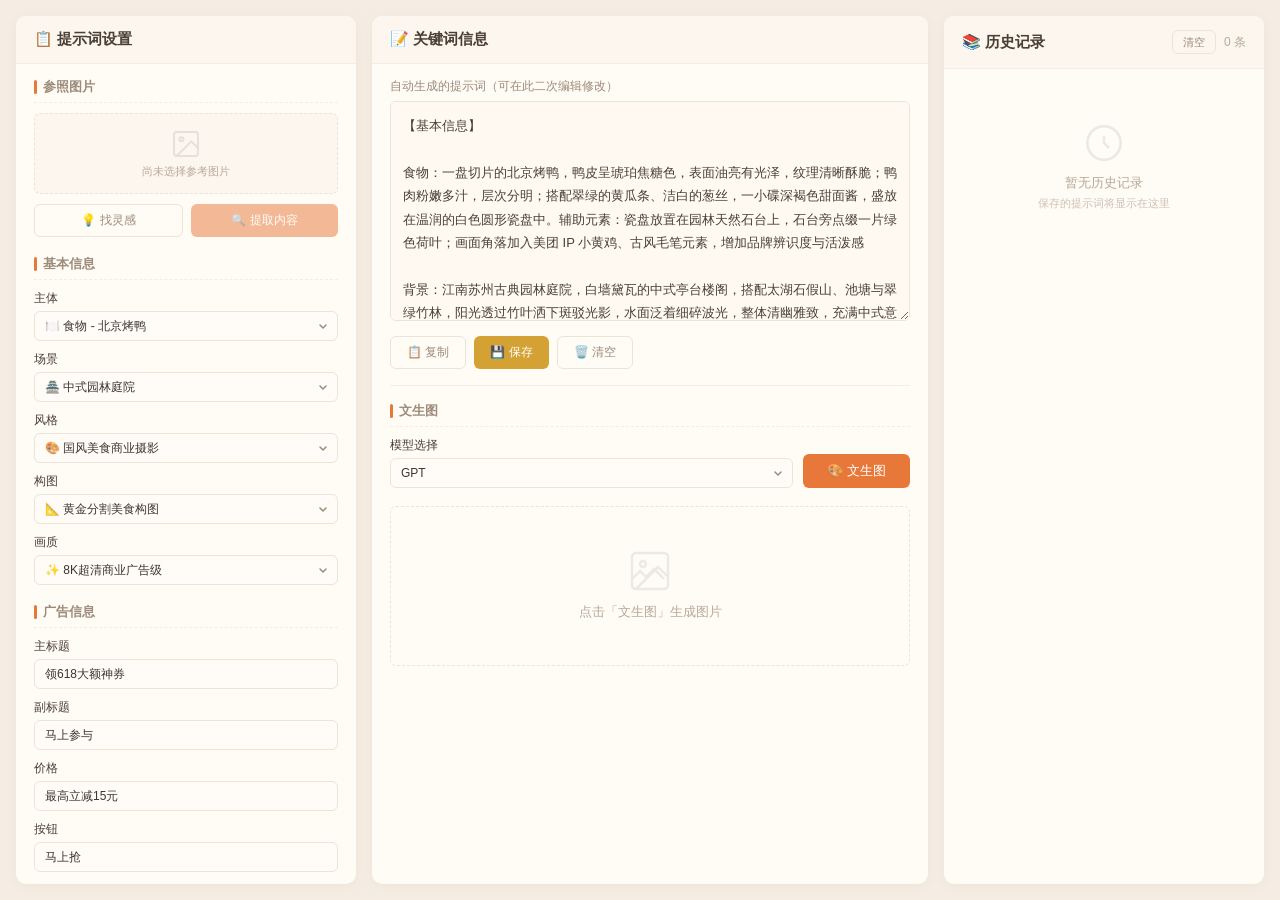
==== commit 59f0f712: "Add files via upload" ====
--- a/index.html
+++ b/index.html
@@ -76,7 +76,7 @@
 
                         <div class="field-group">
                             <label class="field-label">主体</label>
-                            <select id="subject">
+                            <div class="select-wrapper"><select id="subject">
                                 <option
                                     value="食物：一盘切片的北京烤鸭，鸭皮呈琥珀焦糖色，表面油亮有光泽，纹理清晰酥脆；鸭肉粉嫩多汁，层次分明；搭配翠绿的黄瓜条、洁白的葱丝，一小碟深褐色甜面酱，盛放在温润的白色圆形瓷盘中。辅助元素：瓷盘放置在园林天然石台上，石台旁点缀一片绿色荷叶；画面角落加入美团 IP 小黄鸡、古风毛笔元素，增加品牌辨识度与活泼感"
                                     selected>
@@ -103,12 +103,12 @@
                                     🏔️ 风景 - 黄山云海
                                 </option>
                                 <option value="自定义主体">✏️ 自定义主体</option>
-                            </select>
+                            </select></div>
                         </div>
 
                         <div class="field-group">
                             <label class="field-label">场景</label>
-                            <select id="scene">
+                            <div class="select-wrapper"><select id="scene">
                                 <option
                                     value="背景：江南苏州古典园林庭院，白墙黛瓦的中式亭台楼阁，搭配太湖石假山、池塘与翠绿竹林，阳光透过竹叶洒下斑驳光影，水面泛着细碎波光，整体清幽雅致，充满中式意境。前景：带青苔质感的粗糙天然石面，呼应园林场景，让画面更具真实感。"
                                     selected>
@@ -131,12 +131,12 @@
                                     🏖️ 热带海岛
                                 </option>
                                 <option value="场景自定义">✏️ 自定义场景</option>
-                            </select>
+                            </select></div>
                         </div>
 
                         <div class="field-group">
                             <label class="field-label">风格</label>
-                            <select id="style">
+                            <div class="select-wrapper"><select id="style">
                                 <option
                                     value="风格：商业美食摄影风，写实主义，高食欲感，明亮清新的国风商业广告风格，色彩鲜亮但不刺眼，契合外卖平台的活泼调性。色调：暖金色调为主，突出烤鸭的诱人色泽；背景的竹林绿与建筑白中和暖调，让画面平衡舒适。"
                                     selected>
@@ -159,12 +159,12 @@
                                     📷 复古胶片
                                 </option>
                                 <option value="风格自定义">✏️ 自定义风格</option>
-                            </select>
+                            </select></div>
                         </div>
 
                         <div class="field-group">
                             <label class="field-label">构图</label>
-                            <select id="composition">
+                            <div class="select-wrapper"><select id="composition">
                                 <option
                                     value="光影：柔和的自然光，顺光+侧光结合，重点突出鸭皮的油亮高光；背景竹林加入丁达尔光效，营造午后庭院的温暖氛围，光影柔和不生硬。构图：烤鸭主体位于画面右侧黄金分割点，背景园林做浅景深虚化处理，突出前景食物；采用平视偏微俯视的美食摄影视角，完整呈现整盘烤鸭与配菜，同时带入环境氛围。"
                                     selected>
@@ -187,12 +187,12 @@
                                     ☀️ 逆光轮廓构图
                                 </option>
                                 <option value="构图自定义">✏️ 自定义构图</option>
-                            </select>
+                            </select></div>
                         </div>
 
                         <div class="field-group">
                             <label class="field-label">画质</label>
-                            <select id="quality">
+                            <div class="select-wrapper"><select id="quality">
                                 <option
                                     value="画质：8K超高清，商业广告级渲染，细节拉满，鸭皮的油光、葱丝的纹理、瓷盘的温润感、竹林叶片都清晰可见。质感：食物的酥脆/水润感、瓷盘的温润感、石头的粗糙感、竹林的清新感，所有材质表现真实自然。其他：画面干净无杂物，色彩通透，食欲感强"
                                     selected>
@@ -211,7 +211,7 @@
                                     🎨 插画风格
                                 </option>
                                 <option value="画质自定义">✏️ 自定义画质</option>
-                            </select>
+                            </select></div>
                         </div>
                     </div>
 
@@ -291,12 +291,12 @@
                         <div class="t2i-controls">
                             <div class="t2i-model-select">
                                 <label class="field-label">模型选择</label>
-                                <select id="modelSelector">
+                                <div class="select-wrapper"><select id="modelSelector">
                                     <option value="GPT" selected>GPT</option>
                                     <option value="豆包">豆包</option>
                                     <option value="Nano">Nano</option>
                                     <option value="品学兼优">品学兼优</option>
-                                </select>
+                                </select></div>
                             </div>
                             <button class="btn btn-primary btn-generate" onclick="generateImage()">🎨 文生图</button>
                         </div>
@@ -319,15 +319,29 @@
                             </svg>
                             <span>点击「文生图」生成图片</span>
                         </div>
-                        <div class="image-display-result" id="imageResult" style="display:none;">
-                            <div class="image-result-header">
-                                <span class="image-result-model" id="imageResultModel">GPT</span>
-                                <button class="btn btn-outline btn-sm" onclick="downloadImage()">⬇ 下载</button>
+
+                        <!-- 双栏展示区：参考图 + 生成结果 -->
+                        <div class="image-display-dual" id="imageDual" style="display:none;">
+                            <div class="dual-panel dual-ref" id="dualRef" style="display:none;">
+                                <div class="dual-label">📷 参考图片</div>
+                                <div class="dual-image-wrapper">
+                                    <img id="refDisplayImage" src="" alt="参考图片" />
+                                </div>
                             </div>
-                            <div class="image-result-wrapper" id="imageResultWrapper">
-                                <img id="generatedImage" src="" alt="生成的图片" />
+                            <div class="dual-panel dual-gen" id="dualGen">
+                                <div class="dual-label">
+                                    <span>🎨 生成结果</span>
+                                    <span class="image-result-model" id="imageResultModel">GPT</span>
+                                </div>
+                                <div class="dual-image-wrapper">
+                                    <img id="generatedImage" src="" alt="生成的图片" />
+                                </div>
+                                <div class="dual-actions">
+                                    <button class="btn btn-outline btn-sm" onclick="downloadImage()">⬇ 下载</button>
+                                </div>
                             </div>
                         </div>
+
                         <div class="image-loading" id="imageLoading" style="display:none;">
                             <div class="loading-spinner"></div>
                             <span>正在生成图片...</span>
--- a/style.css
+++ b/style.css
@@ -141,7 +141,7 @@
     margin-bottom: 6px;
     font-weight: 400;
 }
-select, input[type="text"], input:not([type]), textarea {
+input[type="text"], input:not([type]), textarea {
     width: 100%;
     padding: 7px 10px;
     border: 1px solid var(--color-border);
@@ -153,13 +153,46 @@
     transition: border-color var(--transition), box-shadow var(--transition);
     outline: none;
 }
-select:focus, input[type="text"]:focus, textarea:focus {
+input[type="text"]:focus, textarea:focus {
     border-color: var(--color-primary);
     box-shadow: 0 0 0 2px var(--color-primary-light);
 }
 select {
-    appearance: auto;
+    appearance: none;
+    -webkit-appearance: none;
+    -moz-appearance: none;
     cursor: pointer;
+    width: 100%;
+    padding: 7px 28px 7px 10px;
+    border: 1px solid var(--color-border);
+    border-radius: var(--radius-sm);
+    font-size: 12px;
+    font-family: inherit;
+    color: #3D352C;
+    background: var(--color-input-bg);
+    outline: none;
+    transition: border-color var(--transition), box-shadow var(--transition);
+}
+select:focus {
+    border-color: var(--color-primary);
+    box-shadow: 0 0 0 2px var(--color-primary-light);
+}
+
+/* Select wrapper — provides the custom arrow via pseudo-element */
+.select-wrapper {
+    position: relative;
+    display: block;
+}
+.select-wrapper::after {
+    content: '';
+    position: absolute;
+    top: 50%;
+    right: 10px;
+    width: 10px;
+    height: 10px;
+    transform: translateY(-50%);
+    background: url("data:image/svg+xml,%3Csvg xmlns='http://www.w3.org/2000/svg' width='10' height='10' viewBox='0 0 10 10'%3E%3Cpath d='M2 4l3 3 3-3' stroke='%239C8B7A' stroke-width='1.5' fill='none' stroke-linecap='round' stroke-linejoin='round'/%3E%3C/svg%3E") no-repeat center;
+    pointer-events: none;
 }
 textarea {
     resize: vertical;
@@ -376,17 +409,44 @@
 }
 .image-display-placeholder svg { opacity: 0.4; }
 
-.image-display-result {
+/* ===================== Dual Panel (参考图 + 生成结果) ===================== */
+.image-display-dual {
+    display: flex;
+    gap: 8px;
     padding: 8px;
 }
-.image-result-header {
+.dual-panel {
+    flex: 1;
+    min-width: 0;
+    display: flex;
+    flex-direction: column;
+    gap: 6px;
+}
+.dual-label {
+    font-size: 11px;
+    color: var(--color-text-secondary);
     display: flex;
     align-items: center;
     justify-content: space-between;
-    margin-bottom: 8px;
-    padding-bottom: 6px;
-    border-bottom: 1px solid var(--color-border-light);
-}
+    gap: 8px;
+}
+.dual-image-wrapper {
+    border-radius: var(--radius-sm);
+    overflow: hidden;
+    background: var(--color-panel-header);
+    border: 1px solid var(--color-border-light);
+}
+.dual-image-wrapper img {
+    width: 100%;
+    display: block;
+    border-radius: var(--radius-sm);
+}
+.dual-actions {
+    display: flex;
+    gap: 6px;
+    justify-content: flex-end;
+}
+
 .image-result-model {
     font-size: 11px;
     color: var(--color-text-secondary);
@@ -394,16 +454,7 @@
     padding: 2px 8px;
     border-radius: 4px;
     font-weight: 500;
-}
-.image-result-wrapper {
-    border-radius: var(--radius-sm);
-    overflow: hidden;
-    background: #fafafa;
-}
-.image-result-wrapper img {
-    width: 100%;
-    display: block;
-    border-radius: var(--radius-sm);
+    flex-shrink: 0;
 }
 
 .image-loading {
@@ -426,6 +477,13 @@
 }
 @keyframes spin {
     to { transform: rotate(360deg); }
+}
+
+/* Dual panel responsive */
+@media (max-width: 1100px) {
+    .image-display-dual {
+        flex-direction: column;
+    }
 }
 
 /* ===================== Modal ===================== */
